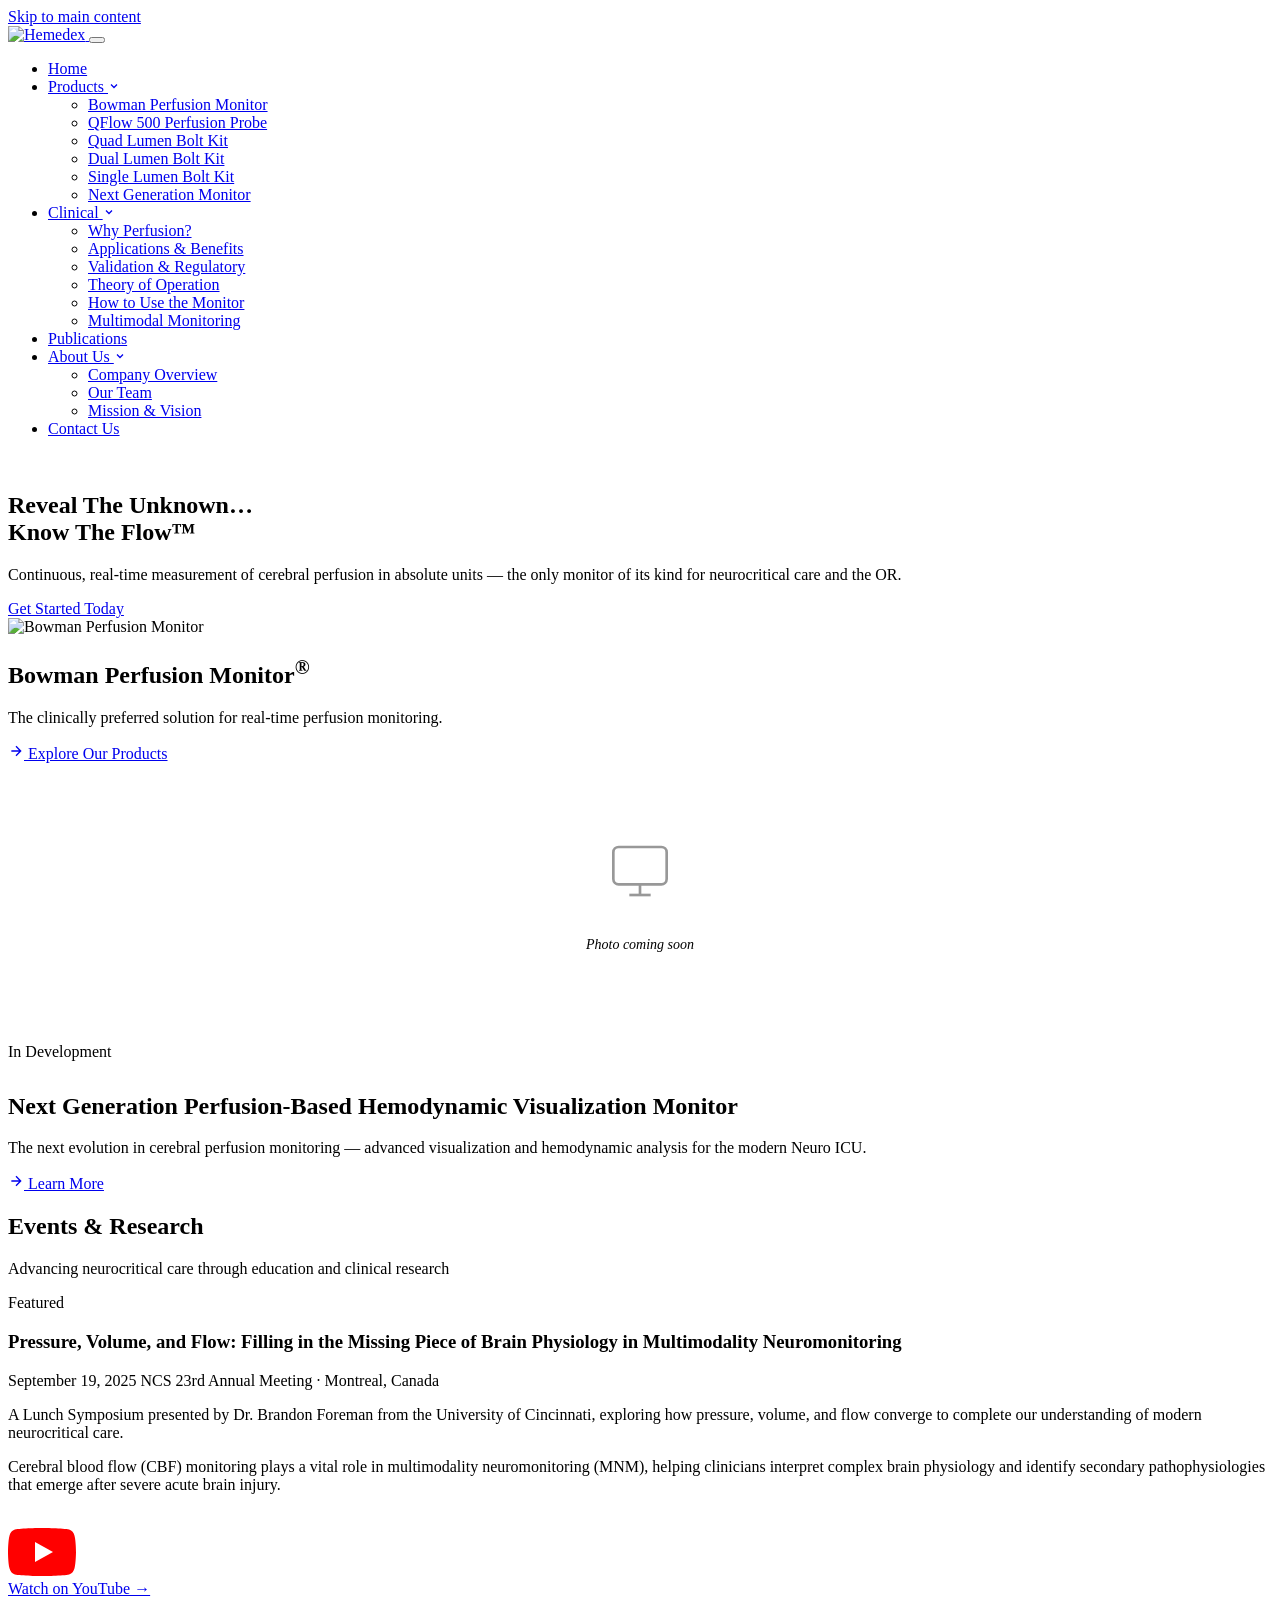
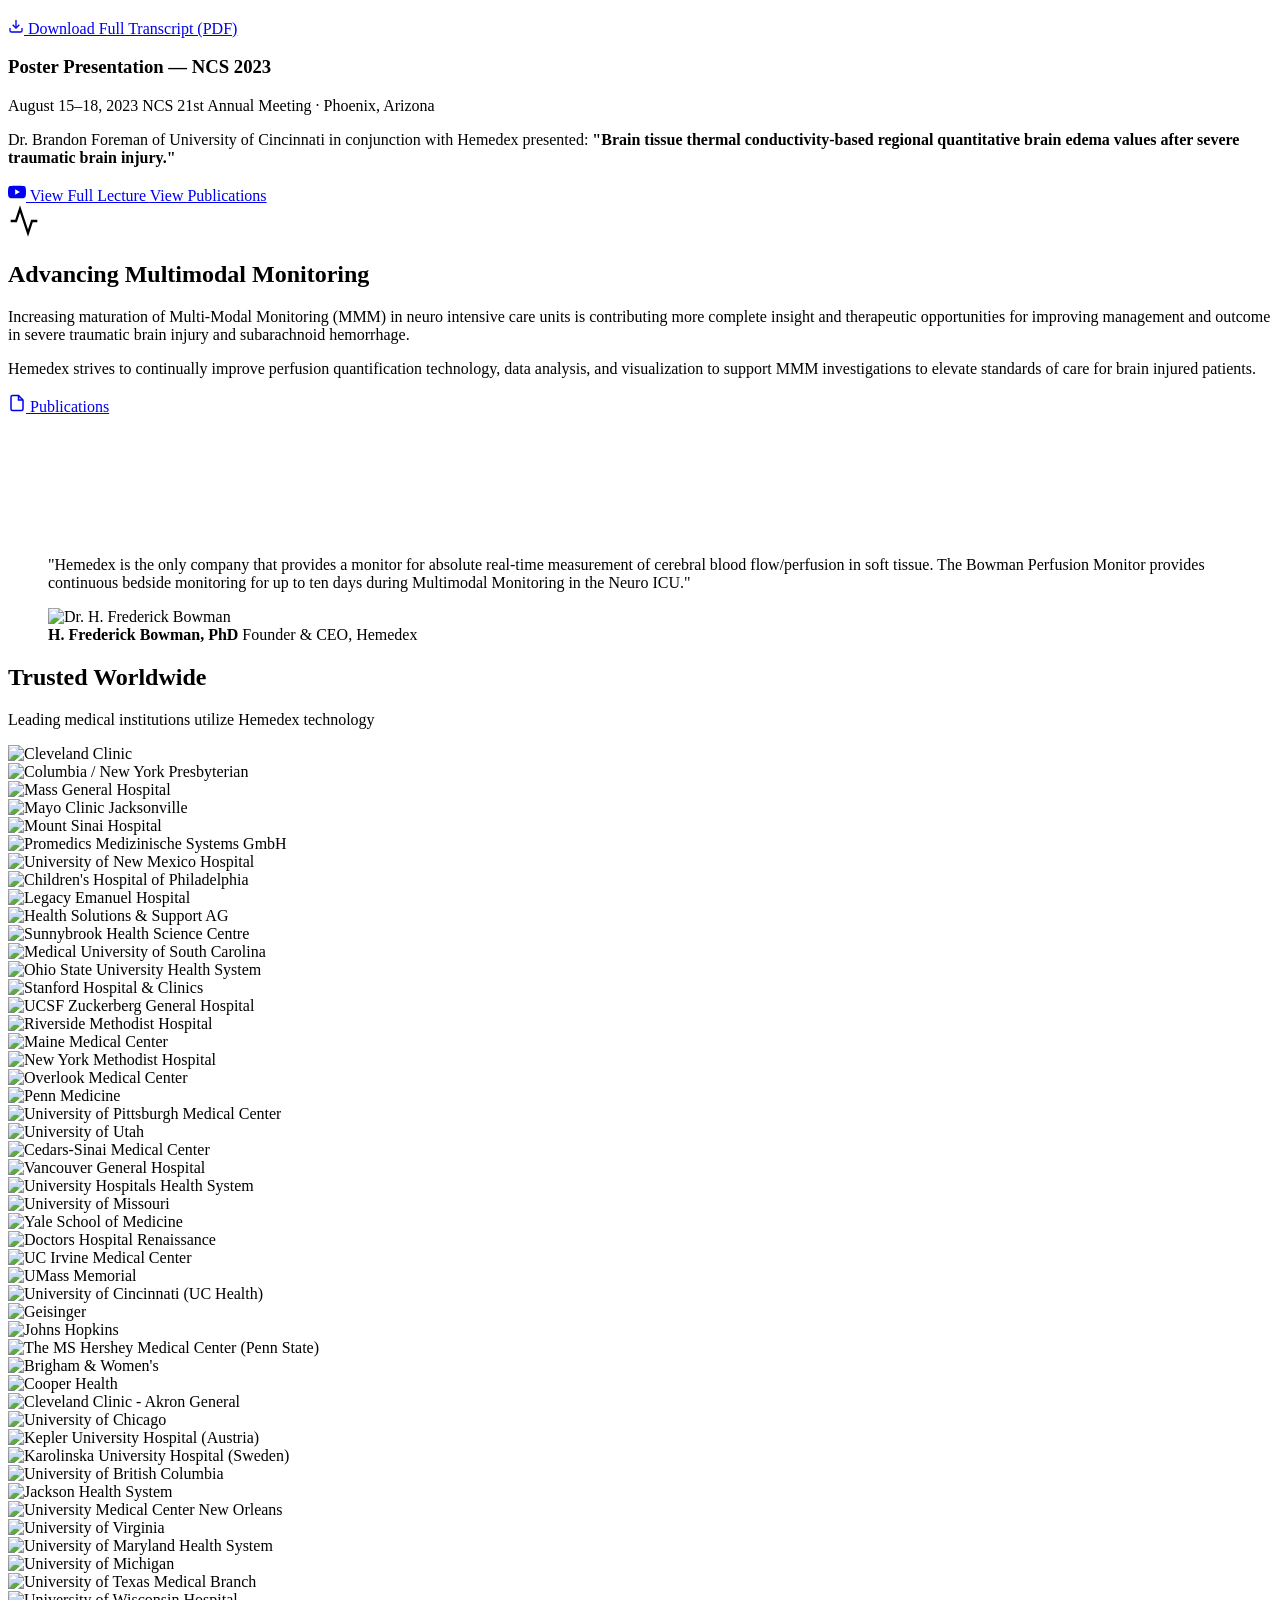
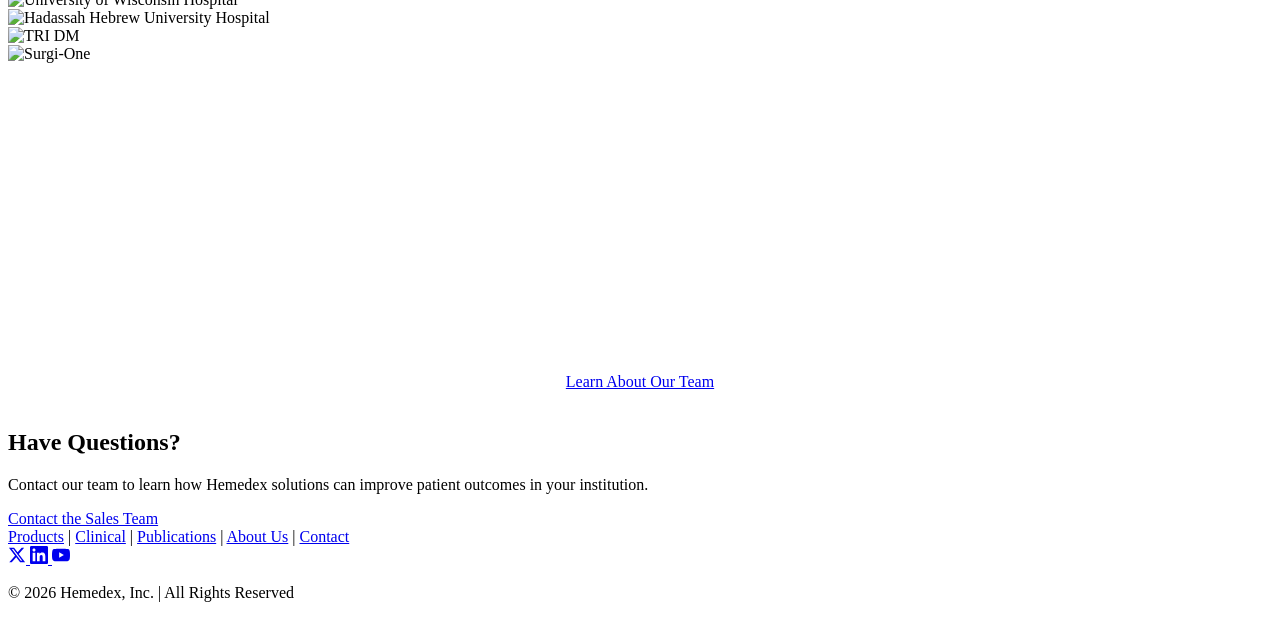
==== index.html @ 2c5766c0 "Add files via upload" ====
<!DOCTYPE html>
<html lang="en">
<head>
    <meta charset="UTF-8">
    <meta name="viewport" content="width=device-width, initial-scale=1.0">
    <meta http-equiv="X-UA-Compatible" content="IE=edge">
    <title>Hemedex — Continuous Cerebral Perfusion Monitoring | Know The Flow™</title>
    <meta name="description" content="The only monitor that continuously measures tissue perfusion in absolute units. Bowman Perfusion Monitor for neurocritical care and multimodal monitoring.">

    <!-- Canonical + social cards (added in v622) -->
    <link rel="canonical" href="https://hemedex.com/index.html">
    <meta name="theme-color" content="#384794">
    <meta property="og:type" content="website">
    <meta property="og:site_name" content="Hemedex">
    <meta property="og:title" content="Hemedex — Continuous Cerebral Perfusion Monitoring | Know The Flow™">
    <meta property="og:description" content="The only monitor that continuously measures tissue perfusion in absolute units. Bowman Perfusion Monitor for neurocritical care and multimodal monitoring.">
    <meta property="og:url" content="https://hemedex.com/index.html">
    <meta property="og:image" content="https://hemedex.com/images/og/hemedex-og.jpg">
    <meta property="og:image:width" content="1200">
    <meta property="og:image:height" content="630">
    <meta name="twitter:card" content="summary_large_image">
    <meta name="twitter:site" content="@HemedexInc">
    <meta name="twitter:title" content="Hemedex — Continuous Cerebral Perfusion Monitoring">
    <meta name="twitter:description" content="The only monitor that continuously measures tissue perfusion in absolute units.">
    <meta name="twitter:image" content="https://hemedex.com/images/og/hemedex-og.jpg">

    <link rel="preconnect" href="https://fonts.googleapis.com">
    <link rel="preconnect" href="https://fonts.gstatic.com" crossorigin>
    <link href="https://fonts.googleapis.com/css2?family=DM+Serif+Display:ital@0;1&family=DM+Sans:ital,opsz,wght@0,9..40,300;0,9..40,400;0,9..40,500;0,9..40,600;0,9..40,700;1,9..40,400&display=swap" rel="stylesheet">
    <link rel="stylesheet" href="styles.css">
    <link rel="icon" type="image/x-icon" href="images/favicon.ico">

    <!-- Organization structured data (AI/Knowledge-Graph keystone) -->
    <script type="application/ld+json">
    {
      "@context": "https://schema.org",
      "@type": "MedicalBusiness",
      "name": "Hemedex, Inc.",
      "url": "https://hemedex.com",
      "logo": "https://hemedex.com/images/logo.jpg",
      "image": "https://hemedex.com/images/og/hemedex-og.jpg",
      "description": "Hemedex manufactures continuous cerebral blood flow (perfusion) monitoring technology for neurocritical care, including the Bowman Perfusion Monitor and QFlow 500 Perfusion Probe.",
      "foundingDate": "2000",
      "slogan": "Know The Flow",
      "address": {
        "@type": "PostalAddress",
        "streetAddress": "564 Main St",
        "addressLocality": "Waltham",
        "addressRegion": "MA",
        "postalCode": "02452",
        "addressCountry": "US"
      },
      "telephone": "+1-617-577-1759",
      "sameAs": [
        "https://www.linkedin.com/company/hemedex-inc./",
        "https://twitter.com/HemedexInc",
        "https://www.youtube.com/channel/UCDMZ3P6b3M8cCwWg7AHebag"
      ]
    }
    </script>
</head>
<body>
    <a href="#main-content" class="skip-link">Skip to main content</a>

    <header class="site-header">
        <div class="container">
            <div class="header-content">
                <a href="index.html" class="logo" aria-label="Hemedex Home">
                    <img src="images/logo.jpg" alt="Hemedex" class="logo-img">
                </a>
                <button class="mobile-menu-toggle" aria-label="Toggle navigation menu" aria-expanded="false">
                    <span></span><span></span><span></span>
                </button>
                                <nav class="main-nav" role="navigation" aria-label="Main navigation">
                    <ul class="nav-list">
                    <li><a href="index.html" class="nav-link active" aria-current="page">Home</a></li>
                    <li class="has-dropdown">
                        <a href="products.html" class="nav-link" aria-haspopup="true" aria-expanded="false">
                            Products
                            <svg class="nav-caret" width="12" height="12" viewBox="0 0 24 24" fill="none" stroke="currentColor" stroke-width="2.5" aria-hidden="true"><polyline points="6 9 12 15 18 9"/></svg>
                        </a>
                        <ul class="nav-dropdown">
                            <li><a href="products.html#bowman-monitor" class="nav-dropdown-link">Bowman Perfusion Monitor</a></li>
                            <li><a href="products.html#qflow-probe" class="nav-dropdown-link">QFlow 500 Perfusion Probe</a></li>
                            <li><a href="products.html#quad-bolt" class="nav-dropdown-link">Quad Lumen Bolt Kit</a></li>
                            <li><a href="products.html#dual-bolt" class="nav-dropdown-link">Dual Lumen Bolt Kit</a></li>
                            <li><a href="products.html#single-bolt" class="nav-dropdown-link">Single Lumen Bolt Kit</a></li>
                            <li><a href="products.html#next-gen-monitor" class="nav-dropdown-link">Next Generation Monitor</a></li>
                        </ul>
                    
                    </li>
                    <li class="has-dropdown">
                        <a href="clinical.html" class="nav-link" aria-haspopup="true" aria-expanded="false">
                            Clinical
                            <svg class="nav-caret" width="12" height="12" viewBox="0 0 24 24" fill="none" stroke="currentColor" stroke-width="2.5" aria-hidden="true"><polyline points="6 9 12 15 18 9"/></svg>
                        </a>
                        <ul class="nav-dropdown">
                            <li><a href="clinical.html#why-perfusion" class="nav-dropdown-link">Why Perfusion?</a></li>
                            <li><a href="clinical.html#applications" class="nav-dropdown-link">Applications & Benefits</a></li>
                            <li><a href="clinical.html#validation" class="nav-dropdown-link">Validation & Regulatory</a></li>
                            <li><a href="clinical.html#theory" class="nav-dropdown-link">Theory of Operation</a></li>
                            <li><a href="clinical.html#how-to-use" class="nav-dropdown-link">How to Use the Monitor</a></li>
                            <li><a href="clinical.html#multimodal" class="nav-dropdown-link">Multimodal Monitoring</a></li>
                        </ul>
                    
                    </li>
                    <li><a href="publications.html" class="nav-link">Publications</a></li>
                    <li class="has-dropdown">
                        <a href="about.html" class="nav-link" aria-haspopup="true" aria-expanded="false">
                            About Us
                            <svg class="nav-caret" width="12" height="12" viewBox="0 0 24 24" fill="none" stroke="currentColor" stroke-width="2.5" aria-hidden="true"><polyline points="6 9 12 15 18 9"/></svg>
                        </a>
                        <ul class="nav-dropdown">
                            <li><a href="about.html#about-overview" class="nav-dropdown-link">Company Overview</a></li>
                            <li><a href="about.html#team" class="nav-dropdown-link">Our Team</a></li>
                            <li><a href="about.html#mission-vision" class="nav-dropdown-link">Mission & Vision</a></li>
                           <!-- <li><a href="about.html#global-reach" class="nav-dropdown-link">Partner Institutions</a></li> -->
                        </ul>
                    
                    </li>
                    <li><a href="contact.html" class="btn btn-nav">Contact Us</a></li>
                </ul>
                </nav>
            </div>
        </div>
    </header>

    <main id="main-content">

        <!-- Hero -->
        <section class="hero" role="banner">
            <div class="hero-background">
                <img src="images/backgrounds/shutterstock_294471983.jpg" alt="" class="hero-bg-img" aria-hidden="true">
            </div>
            <div class="container">
                <div class="hero-content">
                    <h1 class="hero-title">Reveal The Unknown…<br><span class="gradient-text">Know The Flow™</span></h1>
                    <p class="hero-subtitle">Continuous, real-time measurement of cerebral perfusion in absolute units — the only monitor of its kind for neurocritical care and the OR.</p>
                    <a href="contact.html" class="btn btn-hero">Get Started Today</a>
                </div>
            </div>
        </section>

        <!-- Product Showcase -->
        <section class="product-showcase section-padding bg-light">
            <div class="container">
                <div class="showcase-grid">
                    <div class="showcase-image">
                        <img src="images/products/high-res-new-monitor.jpg" alt="Bowman Perfusion Monitor" loading="lazy">
                    </div>
                    <div class="showcase-content">
                        <h2 class="showcase-title">Bowman Perfusion Monitor<sup>®</sup></h2>
                        <p class="showcase-desc">The clinically preferred solution for real-time perfusion monitoring.</p>
                        <a href="products.html" class="btn btn-primary">
                            <svg width="16" height="16" viewBox="0 0 24 24" fill="none" stroke="currentColor" stroke-width="2" class="btn-icon" aria-hidden="true"><path d="M5 12h14M12 5l7 7-7 7"/></svg>
                            Explore Our Products
                        </a>
                    </div>
                </div>
            </div>
        </section>

        <!-- Next Generation Monitor Showcase -->
        <section class="product-showcase section-padding">
            <div class="container">
                <div class="showcase-grid">
                    <div class="showcase-image" style="background:var(--bg-light);border-radius:var(--r-xl);display:flex;align-items:center;justify-content:center;min-height:280px;">
                        <div style="text-align:center;color:var(--text-muted);padding:2rem;">
                            <svg width="64" height="64" viewBox="0 0 24 24" fill="none" stroke="currentColor" stroke-width="1" style="opacity:0.4;margin-bottom:1rem;" aria-hidden="true"><rect x="2" y="3" width="20" height="14" rx="2"/><line x1="8" y1="21" x2="16" y2="21"/><line x1="12" y1="17" x2="12" y2="21"/></svg>
                            <p style="font-size:0.875rem;font-style:italic;">Photo coming soon</p>
                        </div>
                    </div>
                    <div class="showcase-content">
                        <span class="badge badge-dev" style="margin-bottom:0.75rem;display:inline-block;">In Development</span>
                        <h2 class="showcase-title">Next Generation Perfusion-Based Hemodynamic Visualization Monitor</h2>
                        <p class="showcase-desc">The next evolution in cerebral perfusion monitoring — advanced visualization and hemodynamic analysis for the modern Neuro ICU.</p>
                        <a href="products.html#next-gen-monitor" class="btn btn-primary">
                            <svg width="16" height="16" viewBox="0 0 24 24" fill="none" stroke="currentColor" stroke-width="2" class="btn-icon" aria-hidden="true"><path d="M5 12h14M12 5l7 7-7 7"/></svg>
                            Learn More
                        </a>
                    </div>
                </div>
            </div>
        </section>

        <!-- Events -->
        <section class="events-section section-padding">
            <div class="container">
                <h2 class="section-title">Events &amp; Research</h2>
                <p class="section-subtitle">Advancing neurocritical care through education and clinical research</p>

                <article class="event-card featured-event">
                    <span class="event-badge">Featured</span>
                    <h3 class="event-title">Pressure, Volume, and Flow: Filling in the Missing Piece of Brain Physiology in Multimodality Neuromonitoring</h3>
                    <div class="event-meta">
                        <span class="event-date">September 19, 2025</span>
                        <span class="event-location">NCS 23rd Annual Meeting · Montreal, Canada</span>
                    </div>
                    <p class="event-description">A Lunch Symposium presented by Dr. Brandon Foreman from the University of Cincinnati, exploring how pressure, volume, and flow converge to complete our understanding of modern neurocritical care.</p>
                    <p class="event-description">Cerebral blood flow (CBF) monitoring plays a vital role in multimodality neuromonitoring (MNM), helping clinicians interpret complex brain physiology and identify secondary pathophysiologies that emerge after severe acute brain injury.</p>
                    <!-- YouTube lite embed — loads thumbnail instantly, iframe only on click -->
                    <div class="yt-facade" data-videoid="-s-1-FEaRVo" role="button" tabindex="0"
                         aria-label="Play: Pressure, Volume, and Flow — NCS 2025 Symposium, Dr. Brandon Foreman">
                        <img
                            src="https://i.ytimg.com/vi/-s-1-FEaRVo/maxresdefault.jpg"
                            onerror="this.src='https://i.ytimg.com/vi/-s-1-FEaRVo/hqdefault.jpg'"
                            alt="NCS 2025 Symposium thumbnail"
                            loading="lazy">
                        <div class="yt-play-btn" aria-hidden="true">
                            <svg viewBox="0 0 68 48" width="68" height="48">
                                <path d="M66.52 7.74c-.78-2.93-2.49-5.41-5.42-6.19C55.79.13 34 0 34 0S12.21.13 6.9 1.55c-2.93.78-4.63 3.26-5.42 6.19C.06 13.05 0 24 0 24s.06 10.95 1.48 16.26c.78 2.93 2.49 5.41 5.42 6.19C12.21 47.87 34 48 34 48s21.79-.13 27.1-1.55c2.93-.78 4.64-3.26 5.42-6.19C67.94 34.95 68 24 68 24s-.06-10.95-1.48-16.26z" fill="#f00"/>
                                <path d="M45 24L27 14v20" fill="#fff"/>
                            </svg>
                        </div>
                        <div class="yt-fallback-link">
                            <a href="https://www.youtube.com/watch?v=-s-1-FEaRVo" target="_blank" rel="noopener noreferrer">
                                Watch on YouTube →
                            </a>
                        </div>
                    </div>
                    <div class="event-actions" style="margin-top: 1.25rem;">
                        <a href="documents/NCS-2025-Foreman-Transcript.pdf" class="btn btn-secondary" target="_blank" rel="noopener noreferrer">
                            <svg width="16" height="16" viewBox="0 0 24 24" fill="none" stroke="currentColor" stroke-width="2" class="btn-icon" aria-hidden="true"><path d="M21 15v4a2 2 0 01-2 2H5a2 2 0 01-2-2v-4"/><polyline points="7 10 12 15 17 10"/><line x1="12" y1="15" x2="12" y2="3"/></svg>
                            Download Full Transcript (PDF)
                        </a>
                    </div>
                </article>

                <div class="divider-line"></div>

                <article class="event-card">
                    <h3 class="event-title">Poster Presentation — NCS 2023</h3>
                    <div class="event-meta">
                        <span class="event-date">August 15–18, 2023</span>
                        <span class="event-location">NCS 21st Annual Meeting · Phoenix, Arizona</span>
                    </div>
                    <p class="event-description">Dr. Brandon Foreman of University of Cincinnati in conjunction with Hemedex presented: <strong>"Brain tissue thermal conductivity-based regional quantitative brain edema values after severe traumatic brain injury."</strong></p>
                    <div class="event-actions">
                        <a href="https://www.youtube.com/watch?v=FHCCoUPbTdE" class="btn btn-secondary" target="_blank" rel="noopener noreferrer">
                            <svg width="18" height="18" viewBox="0 0 24 24" fill="currentColor" class="btn-icon" aria-hidden="true"><path d="M23.498 6.186a3.016 3.016 0 0 0-2.122-2.136C19.505 3.545 12 3.545 12 3.545s-7.505 0-9.377.505A3.017 3.017 0 0 0 .502 6.186C0 8.07 0 12 0 12s0 3.93.502 5.814a3.016 3.016 0 0 0 2.122 2.136c1.871.505 9.376.505 9.376.505s7.505 0 9.377-.505a3.015 3.015 0 0 0 2.122-2.136C24 15.93 24 12 24 12s0-3.93-.502-5.814zM9.545 15.568V8.432L15.818 12l-6.273 3.568z"/></svg>
                            View Full Lecture
                        </a>
                        <a href="publications.html" class="btn btn-tertiary">View Publications</a>
                    </div>
                </article>
            </div>
        </section>

        <!-- Value Proposition -->
        <section class="value-prop section-padding bg-light">
            <div class="container">
                <div class="value-content">
                    <div class="value-icon" aria-hidden="true">
                        <svg width="32" height="32" viewBox="0 0 24 24" fill="none" stroke="currentColor" stroke-width="1.75"><path d="M22 12h-4l-3 9L9 3l-3 9H2"/></svg>
                    </div>
                    <h2 class="value-title">Advancing Multimodal Monitoring</h2>
                    <p class="lead-text">Increasing maturation of Multi-Modal Monitoring (MMM) in neuro intensive care units is contributing more complete insight and therapeutic opportunities for improving management and outcome in severe traumatic brain injury and subarachnoid hemorrhage.</p>
                    <p class="lead-text">Hemedex strives to continually improve perfusion quantification technology, data analysis, and visualization to support MMM investigations to elevate standards of care for brain injured patients.</p>
                    <a href="publications.html" class="btn btn-primary btn-large">
                        <svg width="18" height="18" viewBox="0 0 24 24" fill="none" stroke="currentColor" stroke-width="2" class="btn-icon" aria-hidden="true"><path d="M14 2H6a2 2 0 00-2 2v16a2 2 0 002 2h12a2 2 0 002-2V8l-6-6z"/><polyline points="14 2 14 8 20 8"/></svg>
                        Publications
                    </a>
                </div>
            </div>
        </section>

        <!-- Testimonial -->
        <section class="testimonial-section section-padding">
            <div class="container">
                <div class="testimonial-wrapper">
                    <div class="quote-icon" aria-hidden="true">
                        <svg width="120" height="120" viewBox="0 0 24 24" fill="white"><path d="M6 17h3l2-4V7H5v6h3zm8 0h3l2-4V7h-6v6h3z"/></svg>
                    </div>
                    <blockquote class="testimonial">
                        <p class="testimonial-text">"Hemedex is the only company that provides a monitor for absolute real-time measurement of cerebral blood flow/perfusion in soft tissue. The Bowman Perfusion Monitor provides continuous bedside monitoring for up to ten days during Multimodal Monitoring in the Neuro ICU."</p>
                        <footer class="testimonial-author">
                            <div class="author-avatar">
                                <img src="images/team/bowman.jpg" alt="Dr. H. Frederick Bowman" loading="lazy">
                            </div>
                            <div class="author-info">
                                <strong>H. Frederick Bowman, PhD</strong>
                                <span>Founder &amp; CEO, Hemedex</span>
                            </div>
                        </footer>
                    </blockquote>
                </div>
            </div>
        </section>

        <!-- Partners Carousel -->
        <section class="partners-section-carousel section-padding bg-light">
            <div class="container">
                <h2 class="section-title">Trusted Worldwide</h2>
                <p class="section-subtitle">Leading medical institutions utilize Hemedex technology</p>

                <div class="carousel-container" aria-label="Partner institutions" role="region">
                    <div class="carousel-track">
                        <!-- Original set — all 48 customer institutions -->
                        <div class="carousel-slide"><img src="images/partners/cleveland-clinic.jpg" alt="Cleveland Clinic"></div>
                        <div class="carousel-slide"><img src="images/partners/nyph.png" alt="Columbia / New York Presbyterian"></div>
                        <div class="carousel-slide"><img src="images/partners/mass-general.png" alt="Mass General Hospital"></div>
                        <div class="carousel-slide"><img src="images/partners/mayo.png" alt="Mayo Clinic Jacksonville"></div>
                        <div class="carousel-slide"><img src="images/partners/mount-sinai.png" alt="Mount Sinai Hospital"></div>
                        <div class="carousel-slide"><img src="images/partners/promedics.png" alt="Promedics Medizinische Systems GmbH"></div>
                        <div class="carousel-slide"><img src="images/partners/unm.png" alt="University of New Mexico Hospital"></div>
                        <div class="carousel-slide"><img src="images/partners/boston-childrens.png" alt="Children's Hospital of Philadelphia"></div>
                        <div class="carousel-slide"><img src="images/partners/legacy-emanuel.png" alt="Legacy Emanuel Hospital"></div>
                        <div class="carousel-slide"><img src="images/partners/Health-Solutions-and-Support-AG.png" alt="Health Solutions & Support AG"></div>
                        <div class="carousel-slide"><img src="images/partners/sunnybrook.png" alt="Sunnybrook Health Science Centre"></div>
                        <div class="carousel-slide"><img src="images/partners/musc.png" alt="Medical University of South Carolina"></div>
                        <div class="carousel-slide"><img src="images/partners/ohio-state.png" alt="Ohio State University Health System"></div>
                        <div class="carousel-slide"><img src="images/partners/stanford.jpeg" alt="Stanford Hospital & Clinics"></div>
                        <div class="carousel-slide"><img src="images/partners/ucsf.jpg" alt="UCSF Zuckerberg General Hospital"></div>
                        <div class="carousel-slide"><img src="images/partners/riverside-methodist.png" alt="Riverside Methodist Hospital"></div>
                        <div class="carousel-slide"><img src="images/partners/maine-medical.png" alt="Maine Medical Center"></div>
                        <div class="carousel-slide"><img src="images/partners/ny-methodist.png" alt="New York Methodist Hospital"></div>
                        <div class="carousel-slide"><img src="images/partners/overlook.jpg" alt="Overlook Medical Center"></div>
                        <div class="carousel-slide"><img src="images/partners/upenn.png" alt="Penn Medicine"></div>
                        <div class="carousel-slide"><img src="images/partners/upmc.png" alt="University of Pittsburgh Medical Center"></div>
                        <div class="carousel-slide"><img src="images/partners/utah.png" alt="University of Utah"></div>
                        <div class="carousel-slide"><img src="images/partners/cedars-sinai.png" alt="Cedars-Sinai Medical Center"></div>
                        <div class="carousel-slide"><img src="images/partners/vancouver-general.png" alt="Vancouver General Hospital"></div>
                        <div class="carousel-slide"><img src="images/partners/uh-health.png" alt="University Hospitals Health System"></div>
                        <div class="carousel-slide"><img src="images/partners/missouri.jpg" alt="University of Missouri"></div>
                        <div class="carousel-slide"><img src="images/partners/yale.jpeg" alt="Yale School of Medicine"></div>
                        <div class="carousel-slide"><img src="images/partners/doctors-renaissance.png" alt="Doctors Hospital Renaissance"></div>
                        <div class="carousel-slide"><img src="images/partners/uc-irvine.png" alt="UC Irvine Medical Center"></div>
                        <div class="carousel-slide"><img src="images/partners/umass.png" alt="UMass Memorial"></div>
                        <div class="carousel-slide"><img src="images/partners/cincinatti.gif" alt="University of Cincinnati (UC Health)"></div>
                        <div class="carousel-slide"><img src="images/partners/geisinger.png" alt="Geisinger"></div>
                        <div class="carousel-slide"><img src="images/partners/johns-hopkins.jpg" alt="Johns Hopkins"></div>
                        <div class="carousel-slide"><img src="images/partners/penn-state.png" alt="The MS Hershey Medical Center (Penn State)"></div>
                        <div class="carousel-slide"><img src="images/partners/brigham.jpg" alt="Brigham & Women's"></div>
                        <div class="carousel-slide"><img src="images/partners/cooper-health.png" alt="Cooper Health"></div>
                        <div class="carousel-slide"><img src="images/partners/cleveland-clinic-akron.jpg" alt="Cleveland Clinic - Akron General"></div>
                        <div class="carousel-slide"><img src="images/partners/u-chicago.png" alt="University of Chicago"></div>
                        <div class="carousel-slide"><img src="images/partners/kepler-austria.png" alt="Kepler University Hospital (Austria)"></div>
                        <div class="carousel-slide"><img src="images/partners/karolinksa-sweden.png" alt="Karolinska University Hospital (Sweden)"></div>
                        <div class="carousel-slide"><img src="images/partners/ubc.jpg" alt="University of British Columbia"></div>
                        <div class="carousel-slide"><img src="images/partners/jackson-health.png" alt="Jackson Health System"></div>
                        <div class="carousel-slide"><img src="images/partners/umcno.png" alt="University Medical Center New Orleans"></div>
                        <div class="carousel-slide"><img src="images/partners/uva.png" alt="University of Virginia"></div>
                        <div class="carousel-slide"><img src="images/partners/maryland.png" alt="University of Maryland Health System"></div>
                        <div class="carousel-slide"><img src="images/partners/michigan.png" alt="University of Michigan"></div>
                        <div class="carousel-slide"><img src="images/partners/utmb.png" alt="University of Texas Medical Branch"></div>
                        <div class="carousel-slide"><img src="images/partners/wisconsin.png" alt="University of Wisconsin Hospital"></div>
                        <div class="carousel-slide"><img src="images/partners/hadassah.png" alt="Hadassah Hebrew University Hospital"></div>
                        <div class="carousel-slide"><img src="images/partners/tri-dm.png" alt="TRI DM"></div>
                        <div class="carousel-slide"><img src="images/partners/surgi-one.jpg" alt="Surgi-One"></div>
                        <!-- Duplicate first 15 for seamless loop -->
                        <div class="carousel-slide" aria-hidden="true"><img src="images/partners/cleveland-clinic.jpg" alt=""></div>
                        <div class="carousel-slide" aria-hidden="true"><img src="images/partners/nyph.png" alt=""></div>
                        <div class="carousel-slide" aria-hidden="true"><img src="images/partners/mass-general.png" alt=""></div>
                        <div class="carousel-slide" aria-hidden="true"><img src="images/partners/mayo.png" alt=""></div>
                        <div class="carousel-slide" aria-hidden="true"><img src="images/partners/mount-sinai.png" alt=""></div>
                        <div class="carousel-slide" aria-hidden="true"><img src="images/partners/promedics.png" alt=""></div>
                        <div class="carousel-slide" aria-hidden="true"><img src="images/partners/unm.png" alt=""></div>
                        <div class="carousel-slide" aria-hidden="true"><img src="images/partners/boston-childrens.png" alt=""></div>
                        <div class="carousel-slide" aria-hidden="true"><img src="images/partners/legacy-emanuel.png" alt=""></div>
                        <div class="carousel-slide" aria-hidden="true"><img src="images/partners/Health-Solutions-and-Support-AG.png" alt=""></div>
                        <div class="carousel-slide" aria-hidden="true"><img src="images/partners/sunnybrook.png" alt=""></div>
                        <div class="carousel-slide" aria-hidden="true"><img src="images/partners/musc.png" alt=""></div>
                        <div class="carousel-slide" aria-hidden="true"><img src="images/partners/ohio-state.png" alt=""></div>
                        <div class="carousel-slide" aria-hidden="true"><img src="images/partners/stanford.jpeg" alt=""></div>
                        <div class="carousel-slide" aria-hidden="true"><img src="images/partners/ucsf.jpg" alt=""></div>
                    </div>
                </div>
                
                <div style="text-align:center; margin-top: 2.5rem; display: flex; justify-content: center; gap: 1rem; flex-wrap: wrap;">
                    <!--<a href="about.html#global-reach" class="btn btn-tertiary">View Partner Institutions →</a>-->
                    <a href="about.html" class="btn btn-tertiary">Learn About Our Team</a>
                </div>
                
            </div>
        </section>

        <!-- CTA -->
        <section class="cta-section-final section-padding">
            <div class="cta-background">
                <img src="images/backgrounds/Webp.net-resizeimage-2-1.jpg" alt="" class="cta-bg-img" aria-hidden="true">
            </div>
            <div class="container">
                <div class="cta-content">
                    <h2 class="cta-title-white">Have Questions?</h2>
                    <p class="cta-text-white">Contact our team to learn how Hemedex solutions can improve patient outcomes in your institution.</p>
                    <a href="contact.html" class="btn btn-outline-white">Contact the Sales Team</a>
                </div>
            </div>
        </section>

    </main>

    <footer class="site-footer">
        <div class="container">
            <div class="footer-content">
                <div class="footer-links">
                    <a href="products.html">Products</a>
                    <span class="footer-separator">|</span>
                    <a href="clinical.html">Clinical</a>
                    <span class="footer-separator">|</span>
                    <a href="publications.html">Publications</a>
                    <span class="footer-separator">|</span>
                    <a href="about.html">About Us</a>
                    <span class="footer-separator">|</span>
                    <a href="contact.html">Contact</a>
                </div>
                <div class="footer-social">
                    <a href="https://twitter.com/HemedexInc" target="_blank" rel="noopener noreferrer" aria-label="Twitter / X" class="social-link">
                        <svg width="18" height="18" viewBox="0 0 24 24" fill="currentColor" aria-hidden="true"><path d="M18.244 2.25h3.308l-7.227 8.26 8.502 11.24H16.17l-5.214-6.817L4.99 21.75H1.68l7.73-8.835L1.254 2.25H8.08l4.713 6.231zm-1.161 17.52h1.833L7.084 4.126H5.117z"/></svg>
                    </a>
                    <a href="https://www.linkedin.com/company/hemedex-inc./" target="_blank" rel="noopener noreferrer" aria-label="LinkedIn" class="social-link">
                        <svg width="18" height="18" viewBox="0 0 24 24" fill="currentColor" aria-hidden="true"><path d="M20.447 20.452h-3.554v-5.569c0-1.328-.027-3.037-1.852-3.037-1.853 0-2.136 1.445-2.136 2.939v5.667H9.351V9h3.414v1.561h.046c.477-.9 1.637-1.85 3.37-1.85 3.601 0 4.267 2.37 4.267 5.455v6.286zM5.337 7.433c-1.144 0-2.063-.926-2.063-2.065 0-1.138.92-2.063 2.063-2.063 1.14 0 2.064.925 2.064 2.063 0 1.139-.925 2.065-2.064 2.065zm1.782 13.019H3.555V9h3.564v11.452zM22.225 0H1.771C.792 0 0 .774 0 1.729v20.542C0 23.227.792 24 1.771 24h20.451C23.2 24 24 23.227 24 22.271V1.729C24 .774 23.2 0 22.222 0h.003z"/></svg>
                    </a>
                    <a href="https://www.youtube.com/channel/UCDMZ3P6b3M8cCwWg7AHebag" target="_blank" rel="noopener noreferrer" aria-label="YouTube" class="social-link">
                        <svg width="18" height="18" viewBox="0 0 24 24" fill="currentColor" aria-hidden="true"><path d="M23.498 6.186a3.016 3.016 0 0 0-2.122-2.136C19.505 3.545 12 3.545 12 3.545s-7.505 0-9.377.505A3.017 3.017 0 0 0 .502 6.186C0 8.07 0 12 0 12s0 3.93.502 5.814a3.016 3.016 0 0 0 2.122 2.136c1.871.505 9.376.505 9.376.505s7.505 0 9.377-.505a3.015 3.015 0 0 0 2.122-2.136C24 15.93 24 12 24 12s0-3.93-.502-5.814zM9.545 15.568V8.432L15.818 12l-6.273 3.568z"/></svg>
                    </a>
                </div>
            </div>
            <div class="footer-bottom">
                <p>&copy; 2026 Hemedex, Inc. | All Rights Reserved</p>
            </div>
        </div>
    </footer>

    <script src="main.js"></script>
</body>
</html>
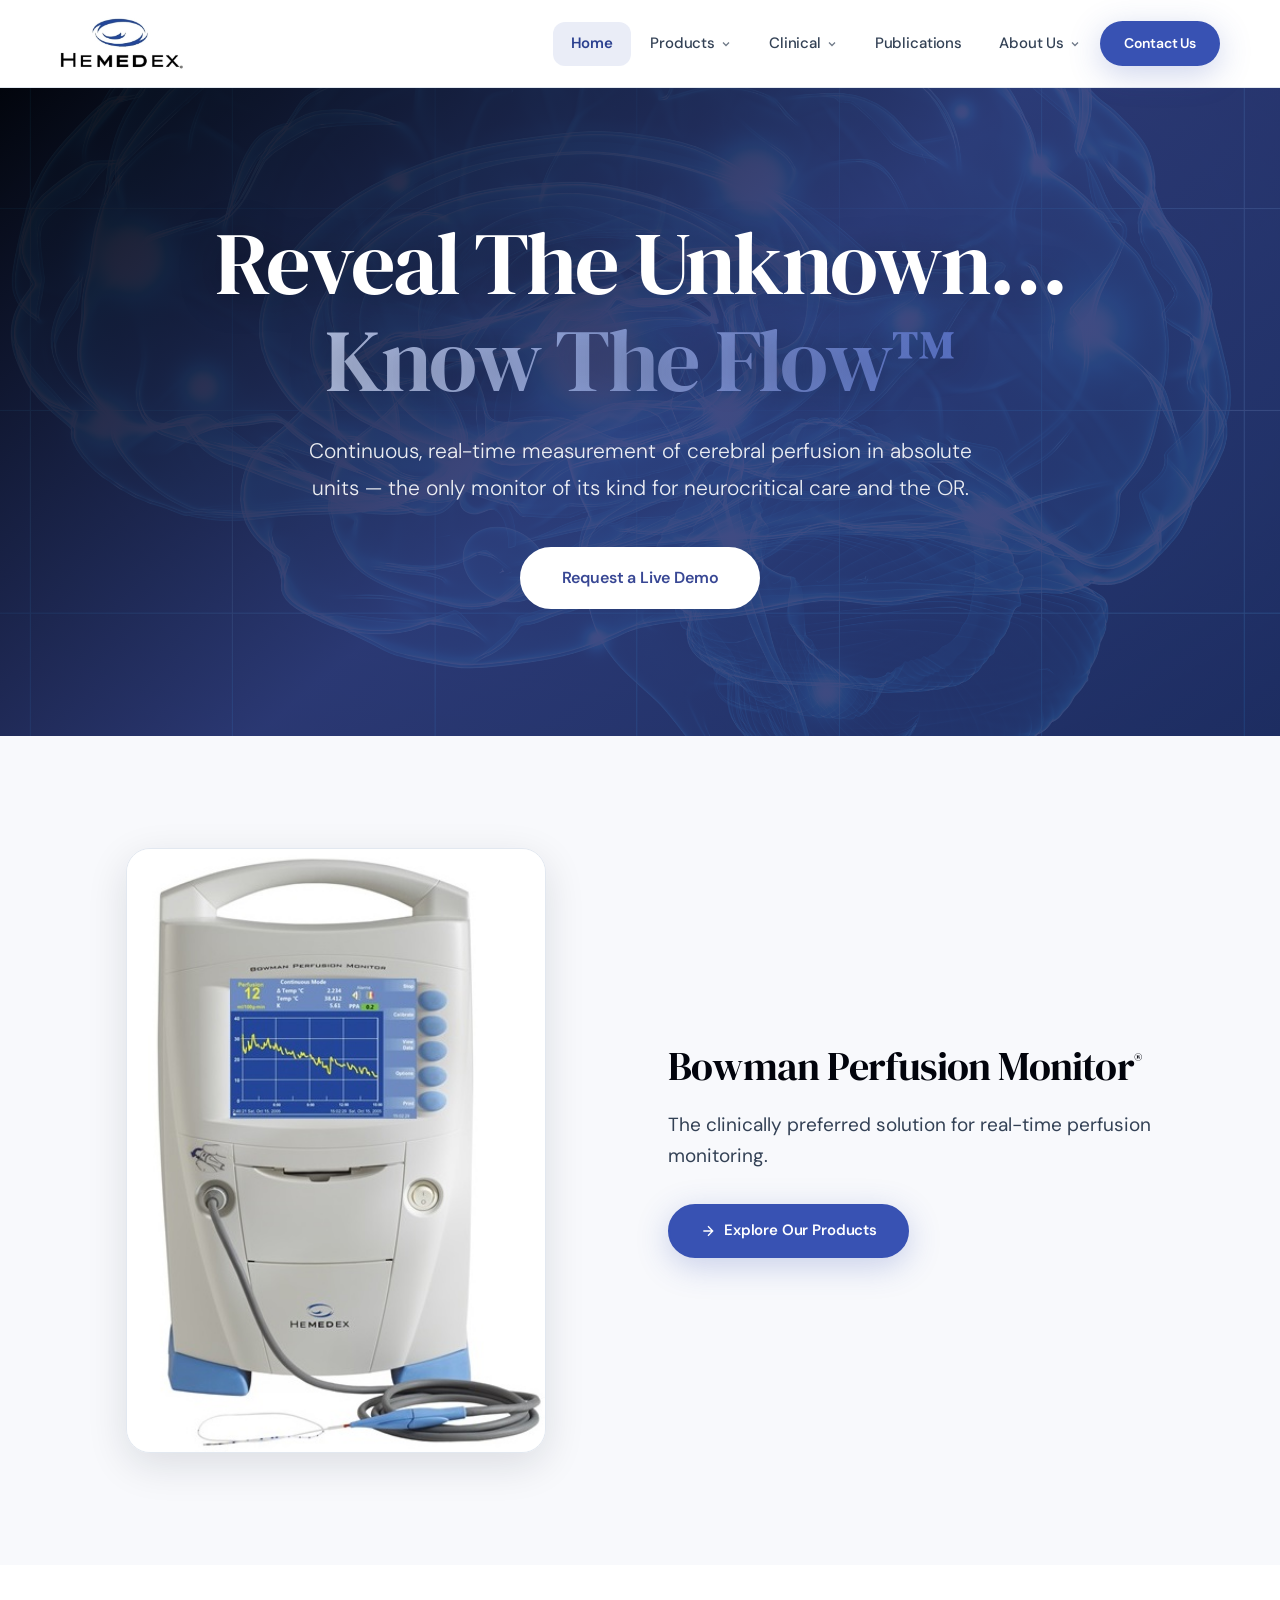
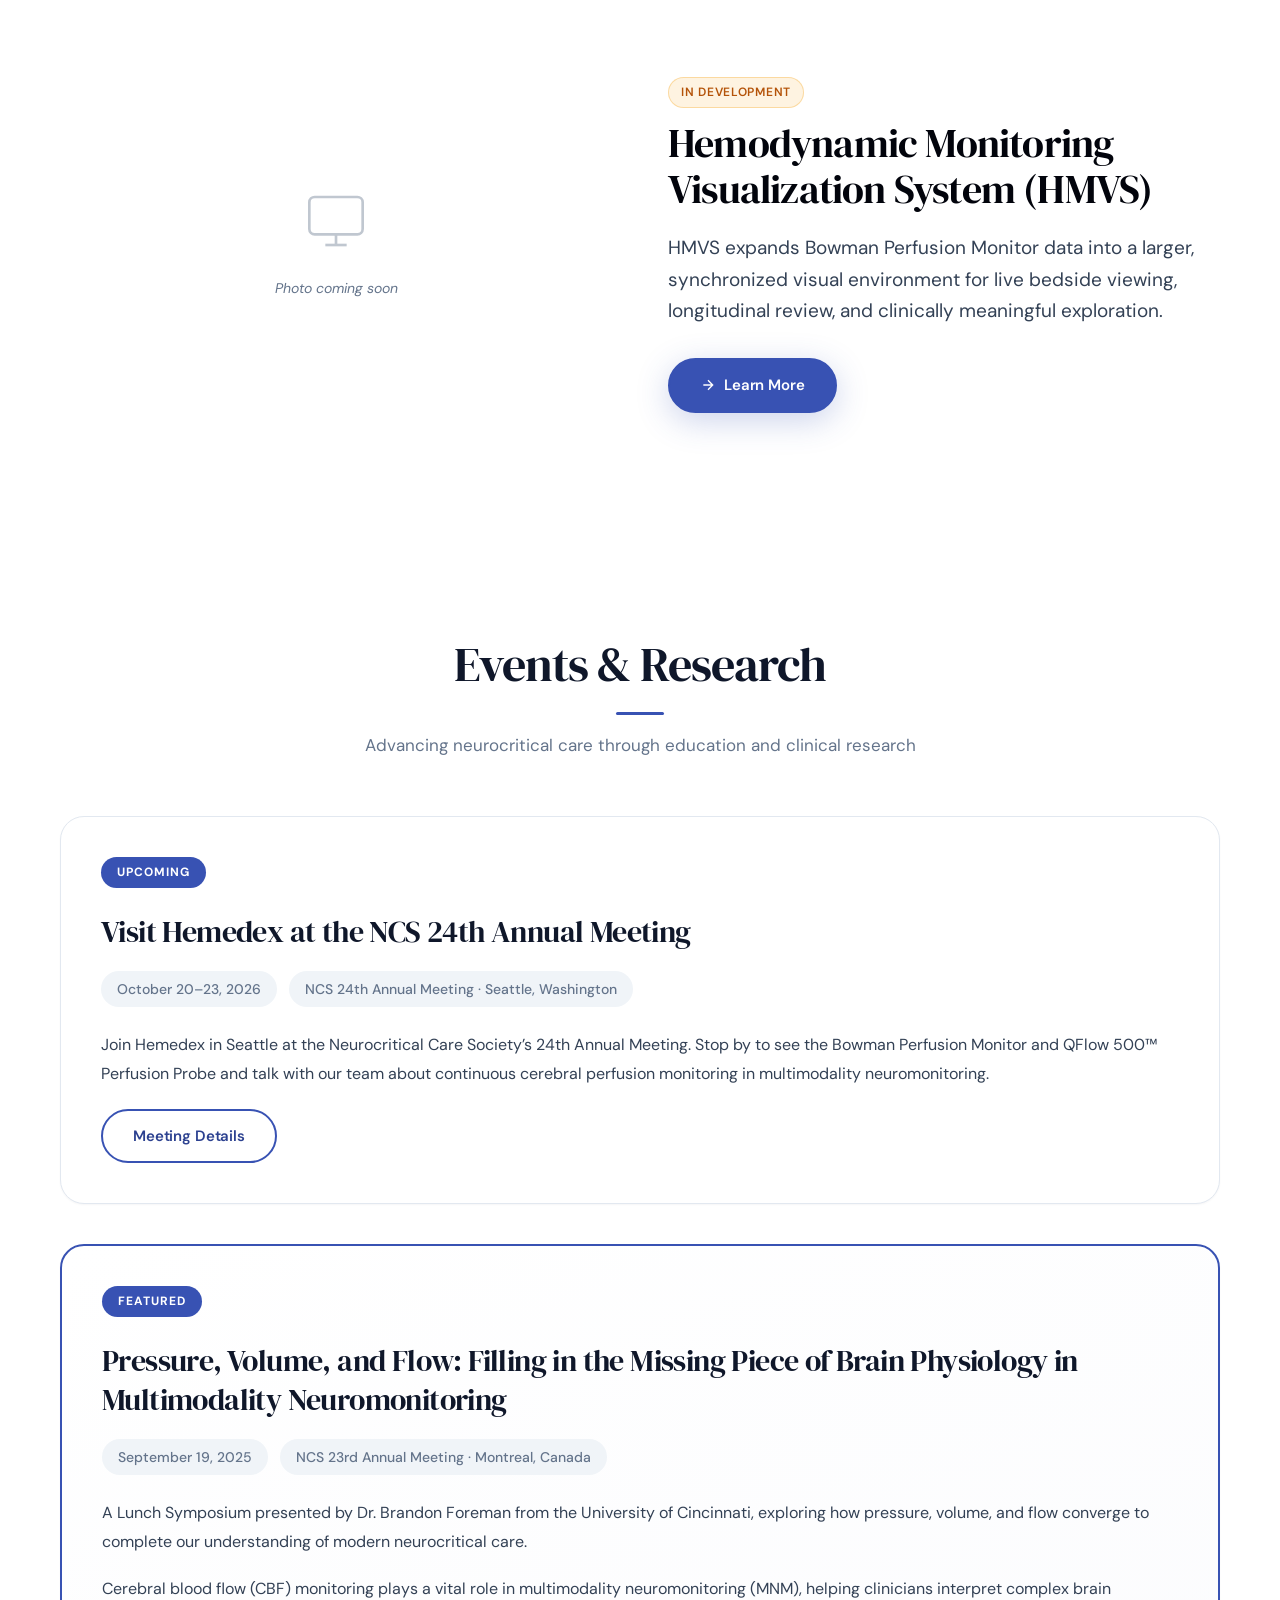
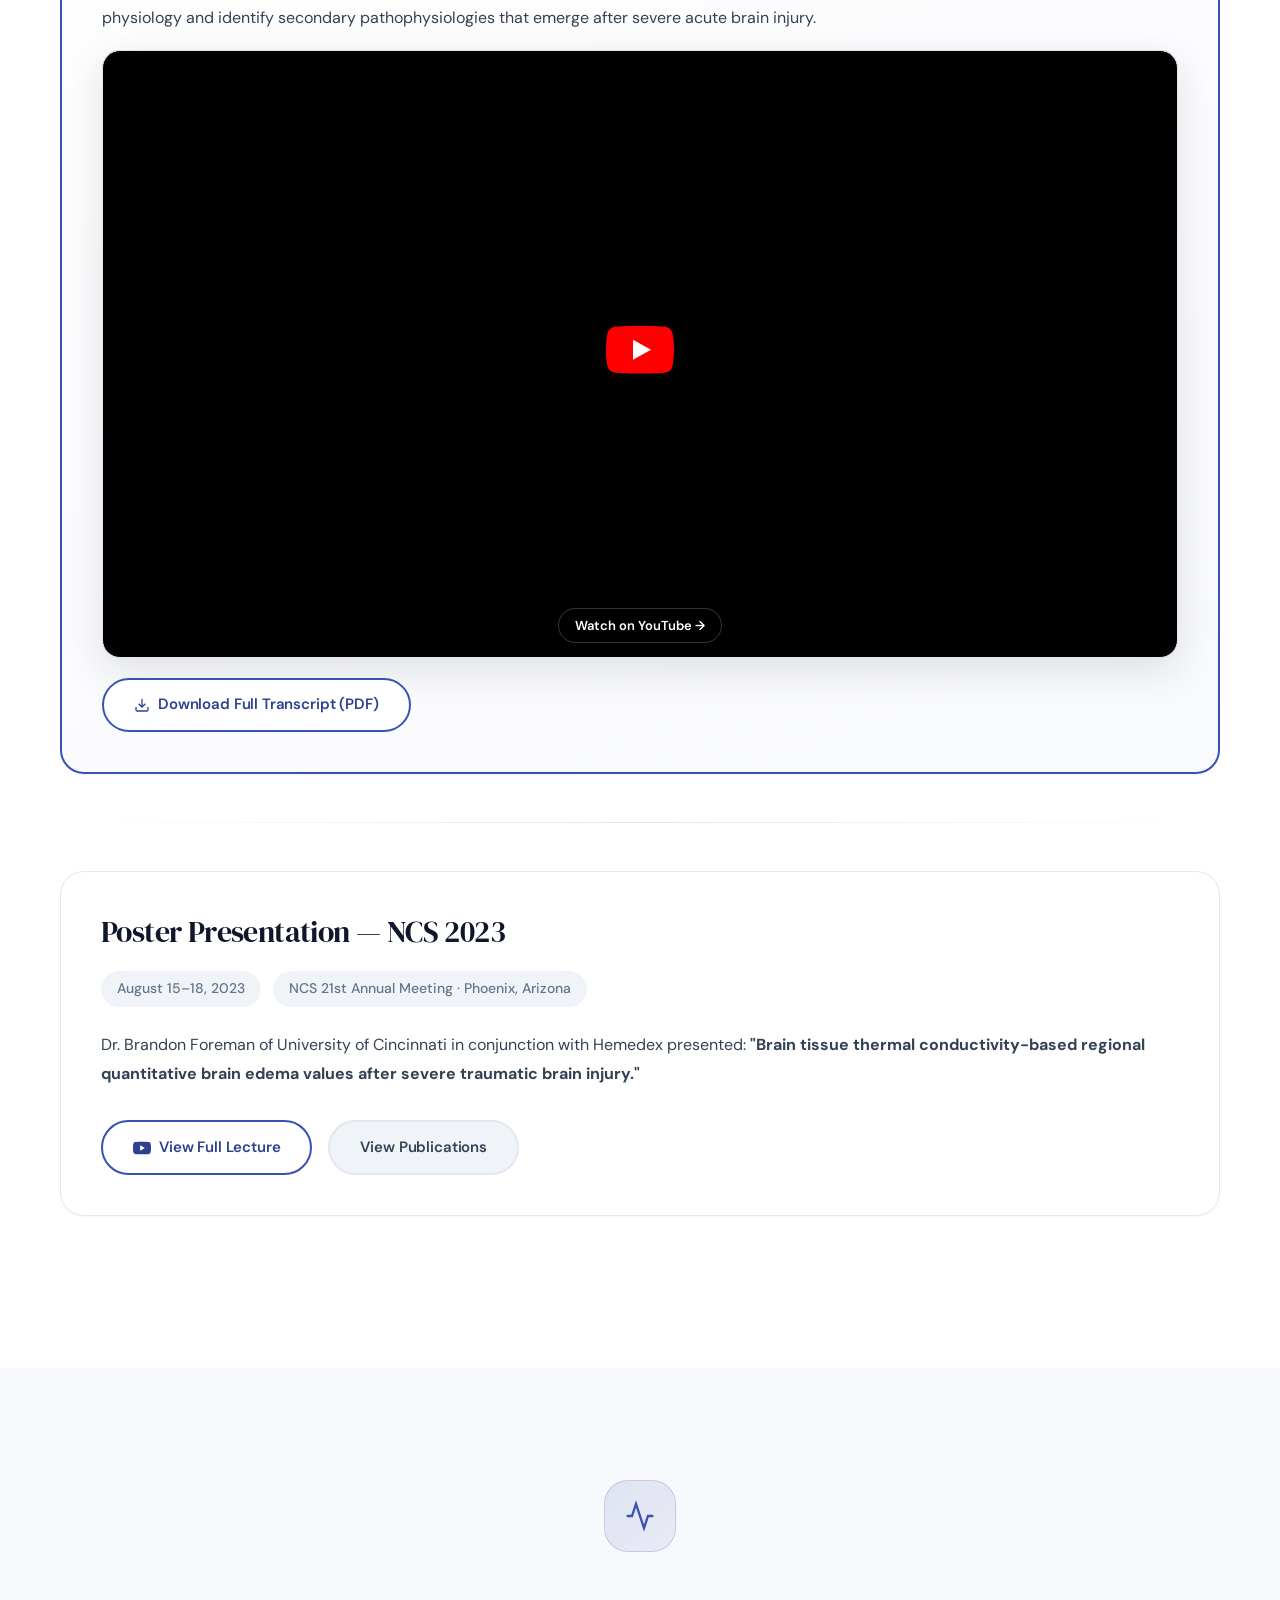
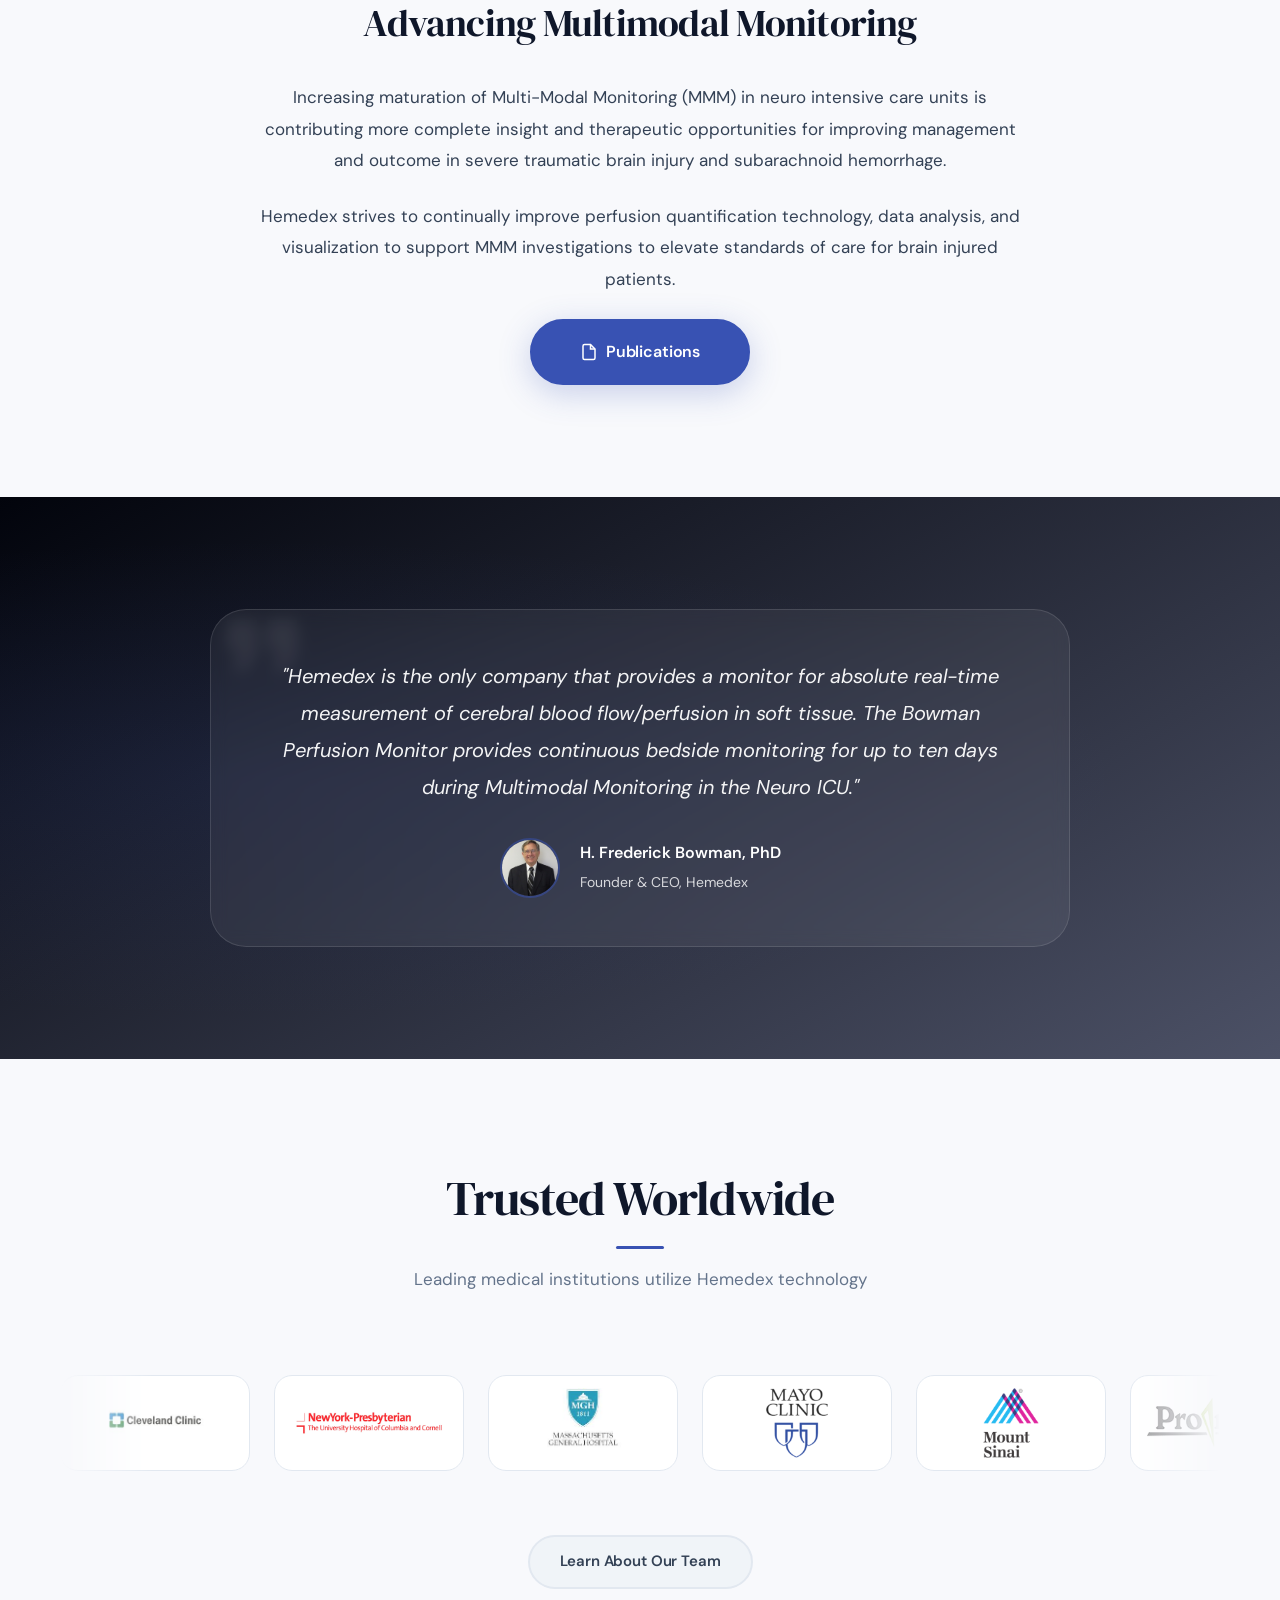
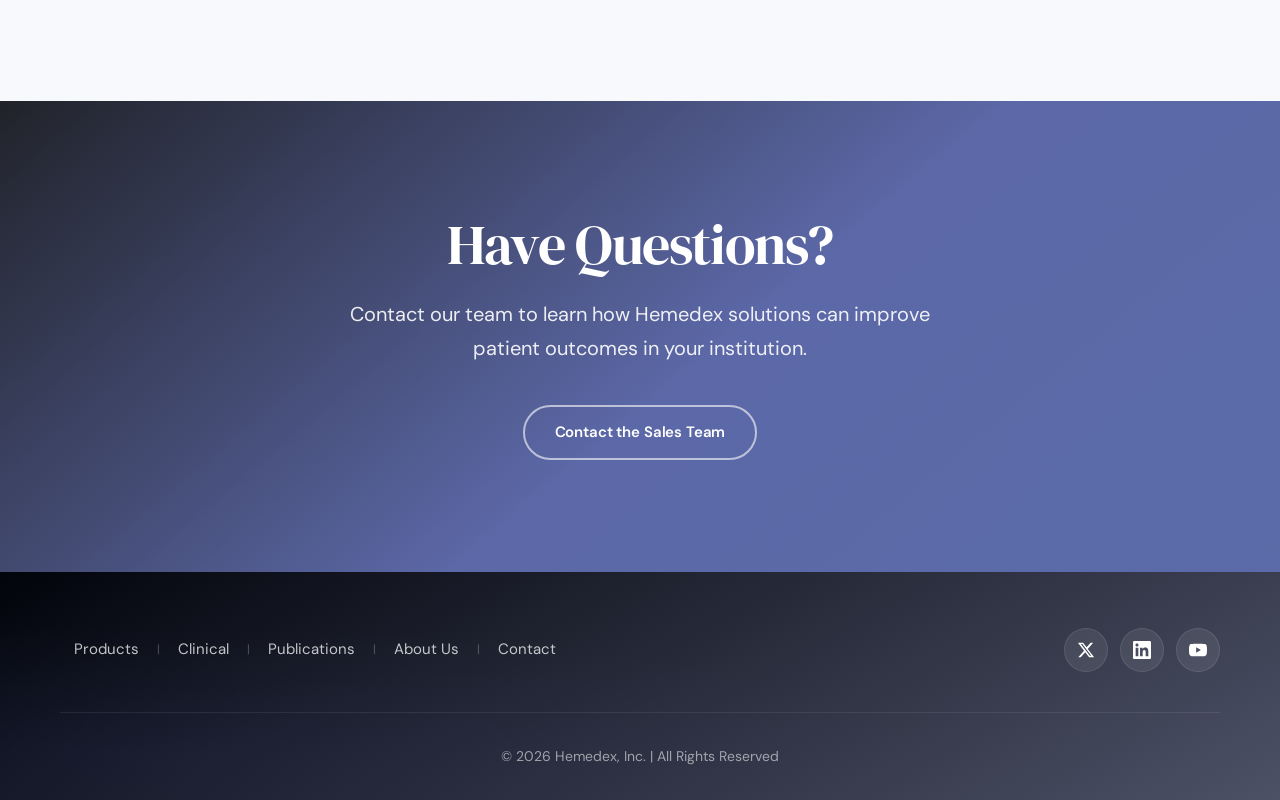
==== commit c5cb47d3: "Apply review corrections from Stefanie + add bolt configurator concept page Corrections (per 8/18 em" ====
--- a/index.html
+++ b/index.html
@@ -136,7 +136,7 @@
                 <div class="hero-content">
                     <h1 class="hero-title">Reveal The Unknown…<br><span class="gradient-text">Know The Flow™</span></h1>
                     <p class="hero-subtitle">Continuous, real-time measurement of cerebral perfusion in absolute units — the only monitor of its kind for neurocritical care and the OR.</p>
-                    <a href="contact.html" class="btn btn-hero">Get Started Today</a>
+                    <a href="contact.html" class="btn btn-hero">Request a Live Demo</a>
                 </div>
             </div>
         </section>
@@ -172,8 +172,8 @@
                     </div>
                     <div class="showcase-content">
                         <span class="badge badge-dev" style="margin-bottom:0.75rem;display:inline-block;">In Development</span>
-                        <h2 class="showcase-title">Next Generation Perfusion-Based Hemodynamic Visualization Monitor</h2>
-                        <p class="showcase-desc">The next evolution in cerebral perfusion monitoring — advanced visualization and hemodynamic analysis for the modern Neuro ICU.</p>
+                        <h2 class="showcase-title">Hemodynamic Monitoring Visualization System (HMVS)</h2>
+                        <p class="showcase-desc">HMVS expands Bowman Perfusion Monitor data into a larger, synchronized visual environment for live bedside viewing, longitudinal review, and clinically meaningful exploration.</p>
                         <a href="products.html#next-gen-monitor" class="btn btn-primary">
                             <svg width="16" height="16" viewBox="0 0 24 24" fill="none" stroke="currentColor" stroke-width="2" class="btn-icon" aria-hidden="true"><path d="M5 12h14M12 5l7 7-7 7"/></svg>
                             Learn More
@@ -188,6 +188,19 @@
             <div class="container">
                 <h2 class="section-title">Events &amp; Research</h2>
                 <p class="section-subtitle">Advancing neurocritical care through education and clinical research</p>
+
+                <article class="event-card">
+                    <span class="event-badge">Upcoming</span>
+                    <h3 class="event-title">Visit Hemedex at the NCS 24th Annual Meeting</h3>
+                    <div class="event-meta">
+                        <span class="event-date">October 20–23, 2026</span>
+                        <span class="event-location">NCS 24th Annual Meeting · Seattle, Washington</span>
+                    </div>
+                    <p class="event-description">Join Hemedex in Seattle at the Neurocritical Care Society’s 24th Annual Meeting. Stop by to see the Bowman Perfusion Monitor and QFlow 500™ Perfusion Probe and talk with our team about continuous cerebral perfusion monitoring in multimodality neuromonitoring.</p>
+                    <div class="event-actions" style="margin-top: 1.25rem;">
+                        <a href="https://www.neurocriticalcare.org/Events/Event-Calendar/Event-Details/ncs-24th-annual-meeting-2026" class="btn btn-secondary" target="_blank" rel="noopener noreferrer">Meeting Details</a>
+                    </div>
+                </article>
 
                 <article class="event-card featured-event">
                     <span class="event-badge">Featured</span>
--- a/styles.css
+++ b/styles.css
@@ -0,0 +1,2959 @@
+/* ========================================
+   HEMEDEX — DESIGN SYSTEM 2025
+   Clinical Precision. Human Care.
+   ======================================== */
+
+@import url('https://fonts.googleapis.com/css2?family=DM+Serif+Display:ital@0;1&family=DM+Sans:ital,opsz,wght@0,9..40,300;0,9..40,400;0,9..40,500;0,9..40,600;0,9..40,700;1,9..40,400&display=swap');
+
+/* ========================================
+   CSS VARIABLES
+   ======================================== */
+:root {
+    /* Brand Colors */
+    --primary:       #3852b3;
+    --primary-light: #5a73c7;
+    --primary-dark:  #2c4190;
+    --navy:          #384794;
+    --navy-deep:     #02040c;
+    --accent-light:  #adbadc;
+    --slate:         #4c5166;
+    --slate-light:   #6b7280;
+
+    /* Surface Colors */
+    --bg-white:      #ffffff;
+    --bg-off:        #f8f9fc;
+    --bg-subtle:     #f0f4f8;
+    --border:        #e2e8f0;
+    --border-light:  #f1f5f9;
+
+    /* Text */
+    --text-heading:  #0f172a;
+    --text-body:     #334155;
+    --text-muted:    #64748b;
+    --text-light:    #94a3b8;
+
+    /* Feedback */
+    --success: #059669;
+    --error:   #dc2626;
+
+    /* Shadows */
+    --shadow-xs:  0 1px 2px rgba(15,23,42,0.04);
+    --shadow-sm:  0 2px 8px rgba(15,23,42,0.07);
+    --shadow-md:  0 4px 20px rgba(15,23,42,0.09);
+    --shadow-lg:  0 12px 40px rgba(15,23,42,0.12);
+    --shadow-xl:  0 24px 64px rgba(15,23,42,0.15);
+    --shadow-teal: 0 8px 32px rgba(56,82,179,0.25);
+
+    /* Layout */
+    --max-w:       1240px;
+    --max-w-prose: 780px;
+
+    /* Typography */
+    --font-display: 'DM Serif Display', Georgia, serif;
+    --font-body:    'DM Sans', system-ui, sans-serif;
+
+    /* Transitions */
+    --ease-out: cubic-bezier(0.16, 1, 0.3, 1);
+    --ease-in:  cubic-bezier(0.4, 0, 1, 1);
+    --t-fast:   0.15s var(--ease-out);
+    --t-base:   0.3s var(--ease-out);
+    --t-slow:   0.55s var(--ease-out);
+
+    /* Radii */
+    --r-sm:   6px;
+    --r-md:   12px;
+    --r-lg:   18px;
+    --r-xl:   24px;
+    --r-2xl:  36px;
+    --r-full: 9999px;
+}
+
+/* ========================================
+   RESET
+   ======================================== */
+*, *::before, *::after { margin: 0; padding: 0; box-sizing: border-box; }
+html { scroll-behavior: smooth; -webkit-font-smoothing: antialiased; text-rendering: optimizeLegibility; }
+body { font-family: var(--font-body); font-size: 16px; line-height: 1.65; color: var(--text-body); background: var(--bg-white); overflow-x: hidden; }
+img { max-width: 100%; height: auto; display: block; }
+a { text-decoration: none; color: inherit; }
+ul { list-style: none; }
+button { font-family: inherit; cursor: pointer; border: none; background: none; }
+input, select, textarea { font-family: inherit; }
+
+/* ========================================
+   ACCESSIBILITY
+   ======================================== */
+.skip-link {
+    position: absolute;
+    top: -100px;
+    left: 1rem;
+    background: var(--navy);
+    color: white;
+    padding: 0.75rem 1.5rem;
+    border-radius: var(--r-md);
+    font-weight: 600;
+    z-index: 10000;
+    transition: top var(--t-fast);
+}
+.skip-link:focus { top: 1rem; outline: 3px solid var(--primary); outline-offset: 2px; }
+
+/* ========================================
+   LAYOUT
+   ======================================== */
+.container {
+    max-width: var(--max-w);
+    margin: 0 auto;
+    padding: 0 clamp(1.25rem, 4vw, 2.5rem);
+}
+.section-padding { padding: clamp(4rem, 9vw, 7rem) 0; }
+.section-padding-sm { padding: clamp(2.5rem, 5vw, 4rem) 0; }
+.bg-light { background: var(--bg-off); }
+
+/* ========================================
+   HEADER
+   ======================================== */
+.site-header {
+    position: sticky;
+    top: 0;
+    z-index: 1000;
+    background: rgba(255,255,255,0.92);
+    backdrop-filter: blur(16px);
+    -webkit-backdrop-filter: blur(16px);
+    border-bottom: 1px solid var(--border);
+    transition: box-shadow var(--t-base), background var(--t-base);
+}
+.site-header.scrolled {
+    background: rgba(255,255,255,0.98);
+    box-shadow: var(--shadow-md);
+}
+
+.header-content {
+    display: flex;
+    align-items: center;
+    justify-content: space-between;
+    padding: 1.1rem 0;
+    transition: padding var(--t-base);
+}
+.site-header.scrolled .header-content { padding: 0.8rem 0; }
+
+.logo { display: inline-block; transition: opacity var(--t-fast); }
+.logo:hover { opacity: 0.85; }
+.logo-img { height: 52px; width: auto; }
+
+/* Nav */
+.nav-list { display: flex; align-items: center; gap: 0.125rem; }
+
+.nav-link {
+    display: block;
+    padding: 0.6rem 1.1rem;
+    border-radius: var(--r-md);
+    font-size: 0.9375rem;
+    font-weight: 500;
+    color: var(--text-body);
+    transition: color var(--t-fast), background var(--t-fast);
+    letter-spacing: -0.01em;
+}
+.nav-link:hover { color: var(--primary-dark); background: rgba(56,82,179,0.07); }
+.nav-link.active { color: var(--primary-dark); font-weight: 600; background: rgba(56,82,179,0.1); }
+
+/* Mobile toggle */
+.mobile-menu-toggle {
+    display: none;
+    flex-direction: column;
+    gap: 5px;
+    padding: 0.5rem;
+    border-radius: var(--r-sm);
+    transition: background var(--t-fast);
+}
+.mobile-menu-toggle:hover { background: var(--bg-subtle); }
+.mobile-menu-toggle span {
+    display: block;
+    width: 22px;
+    height: 2px;
+    background: var(--text-heading);
+    border-radius: 2px;
+    transition: transform var(--t-slow), opacity var(--t-fast);
+}
+.mobile-menu-toggle.active span:nth-child(1) { transform: rotate(45deg) translate(5px, 5px); }
+.mobile-menu-toggle.active span:nth-child(2) { opacity: 0; transform: scaleX(0); }
+.mobile-menu-toggle.active span:nth-child(3) { transform: rotate(-45deg) translate(5px, -5px); }
+
+/* ========================================
+   NAV DROPDOWN (section jump menus)
+   ======================================== */
+.has-dropdown { position: relative; }
+
+/* Top-level link in a dropdown item: align caret with label */
+.has-dropdown > .nav-link {
+    display: inline-flex;
+    align-items: center;
+    gap: 0.3rem;
+}
+.nav-caret {
+    flex-shrink: 0;
+    margin-top: 1px;
+    transition: transform var(--t-base);
+    opacity: 0.7;
+}
+
+/* The dropdown panel */
+.nav-dropdown {
+    position: absolute;
+    top: calc(100% + 0.5rem);
+    left: 50%;
+    transform: translateX(-50%) translateY(8px);
+    min-width: 248px;
+    background: rgba(255,255,255,0.98);
+    backdrop-filter: blur(16px);
+    -webkit-backdrop-filter: blur(16px);
+    border: 1px solid var(--border);
+    border-radius: var(--r-lg);
+    box-shadow: var(--shadow-lg);
+    padding: 0.5rem;
+    opacity: 0;
+    visibility: hidden;
+    pointer-events: none;
+    transition: opacity var(--t-base), transform var(--t-base), visibility var(--t-base);
+    z-index: 1001;
+}
+/* Hover bridge so the menu doesn't close when crossing the gap */
+.nav-dropdown::before {
+    content: '';
+    position: absolute;
+    top: -0.75rem;
+    left: 0;
+    right: 0;
+    height: 0.75rem;
+}
+/* Little pointer arrow */
+.nav-dropdown::after {
+    content: '';
+    position: absolute;
+    top: -6px;
+    left: 50%;
+    transform: translateX(-50%) rotate(45deg);
+    width: 12px;
+    height: 12px;
+    background: rgba(255,255,255,0.98);
+    border-left: 1px solid var(--border);
+    border-top: 1px solid var(--border);
+    border-radius: 2px 0 0 0;
+}
+
+/* Open states: hover, focus-within (keyboard), or JS-set .open */
+.has-dropdown:hover > .nav-dropdown,
+.has-dropdown:focus-within > .nav-dropdown,
+.has-dropdown.open > .nav-dropdown {
+    opacity: 1;
+    visibility: visible;
+    pointer-events: auto;
+    transform: translateX(-50%) translateY(0);
+}
+.has-dropdown:hover > .nav-link .nav-caret,
+.has-dropdown:focus-within > .nav-link .nav-caret,
+.has-dropdown.open > .nav-link .nav-caret {
+    transform: rotate(180deg);
+    opacity: 1;
+}
+
+.nav-dropdown-link {
+    display: block;
+    padding: 0.6rem 0.875rem;
+    border-radius: var(--r-md);
+    font-size: 0.875rem;
+    font-weight: 500;
+    color: var(--text-body);
+    line-height: 1.35;
+    transition: color var(--t-fast), background var(--t-fast), padding-left var(--t-fast);
+}
+.nav-dropdown-link:hover,
+.nav-dropdown-link:focus-visible {
+    color: var(--primary-dark);
+    background: rgba(56,82,179,0.08);
+    padding-left: 1.125rem;
+    outline: none;
+}
+
+/* ========================================
+   BUTTONS
+   ======================================== */
+.btn {
+    display: inline-flex;
+    align-items: center;
+    justify-content: center;
+    gap: 0.5rem;
+    padding: 0.8rem 1.875rem;
+    border-radius: var(--r-full);
+    font-family: var(--font-body);
+    font-weight: 600;
+    font-size: 0.9375rem;
+    letter-spacing: -0.01em;
+    cursor: pointer;
+    border: 2px solid transparent;
+    transition: all var(--t-base);
+    position: relative;
+    overflow: hidden;
+    white-space: nowrap;
+}
+
+.btn-primary {
+    background: var(--primary);
+    color: white;
+    border-color: var(--primary);
+    box-shadow: var(--shadow-teal);
+}
+.btn-primary:hover {
+    background: var(--primary-dark);
+    border-color: var(--primary-dark);
+    transform: translateY(-2px);
+    box-shadow: 0 12px 40px rgba(56,82,179,0.35);
+}
+
+.btn-secondary {
+    background: white;
+    color: var(--primary-dark);
+    border-color: var(--primary);
+}
+.btn-secondary:hover {
+    background: var(--primary);
+    color: white;
+    transform: translateY(-2px);
+    box-shadow: var(--shadow-teal);
+}
+
+.btn-tertiary {
+    background: var(--bg-subtle);
+    color: var(--text-body);
+    border-color: var(--border);
+}
+.btn-tertiary:hover {
+    background: white;
+    color: var(--primary-dark);
+    border-color: var(--primary);
+    transform: translateY(-1px);
+    box-shadow: var(--shadow-sm);
+}
+
+.btn-nav {
+    background: var(--primary) !important;
+    color: white !important;
+    padding: 0.55rem 1.375rem !important;
+    font-size: 0.875rem !important;
+    box-shadow: var(--shadow-teal);
+}
+.btn-nav:hover {
+    background: var(--primary-dark) !important;
+    transform: translateY(-1px) !important;
+}
+
+.btn-hero {
+    background: white;
+    color: var(--navy);
+    border-color: white;
+    padding: 1rem 2.5rem;
+    font-size: 1rem;
+}
+.btn-hero:hover {
+    background: transparent;
+    color: white;
+    transform: translateY(-2px);
+    box-shadow: 0 8px 30px rgba(255,255,255,0.2);
+}
+
+.btn-outline-white {
+    background: transparent;
+    color: white;
+    border-color: rgba(255,255,255,0.6);
+}
+.btn-outline-white:hover {
+    background: white;
+    color: var(--navy);
+    transform: translateY(-2px);
+}
+
+.btn-large { padding: 1.1rem 3rem; font-size: 1rem; }
+.btn-full-width { width: 100%; }
+.btn-icon { flex-shrink: 0; }
+
+/* ========================================
+   TYPOGRAPHY — HEADINGS
+   ======================================== */
+.section-title {
+    font-family: var(--font-display);
+    font-size: clamp(2rem, 4.5vw, 3rem);
+    font-weight: 400;
+    color: var(--text-heading);
+    text-align: center;
+    margin-bottom: 1rem;
+    line-height: 1.15;
+    letter-spacing: -0.02em;
+}
+.section-title::after {
+    content: '';
+    display: block;
+    width: 48px;
+    height: 3px;
+    background: var(--primary);
+    border-radius: var(--r-full);
+    margin: 1.25rem auto 0;
+}
+
+.section-subtitle {
+    font-size: 1.0625rem;
+    color: var(--text-muted);
+    text-align: center;
+    max-width: 600px;
+    margin: 0 auto 3.5rem;
+    line-height: 1.75;
+}
+
+.lead-text {
+    font-size: 1.0625rem;
+    line-height: 1.85;
+    color: var(--text-body);
+    margin-bottom: 1.5rem;
+}
+
+/* ========================================
+   PAGE HEADER
+   ======================================== */
+.page-header {
+    background: linear-gradient(140deg, var(--navy-deep) 0%, var(--navy) 45%, var(--primary-dark) 100%);
+    color: white;
+    padding: clamp(3.5rem, 8vw, 6rem) 0;
+    text-align: center;
+    position: relative;
+    overflow: hidden;
+}
+.page-header::before {
+    content: '';
+    position: absolute;
+    inset: 0;
+    background-image: radial-gradient(circle at 15% 50%, rgba(56,82,179,0.18) 0%, transparent 55%),
+                      radial-gradient(circle at 85% 20%, rgba(255,255,255,0.05) 0%, transparent 45%);
+    pointer-events: none;
+}
+.page-header .container { position: relative; z-index: 1; }
+.page-header h1 {
+    font-family: var(--font-display);
+    font-size: clamp(2.5rem, 6vw, 4.5rem);
+    font-weight: 400;
+    letter-spacing: -0.03em;
+    margin-bottom: 0.875rem;
+    line-height: 1.1;
+}
+.page-subtitle {
+    font-size: clamp(1rem, 2vw, 1.25rem);
+    opacity: 0.85;
+    max-width: 600px;
+    margin: 0 auto;
+    line-height: 1.7;
+}
+
+/* ========================================
+   HERO
+   ======================================== */
+.hero {
+    position: relative;
+    min-height: clamp(520px, 72vh, 740px);
+    display: flex;
+    align-items: center;
+    text-align: center;
+    color: white;
+    overflow: hidden;
+}
+.hero-background { position: absolute; inset: 0; }
+.hero-bg-img { width: 100%; height: 100%; object-fit: cover; filter: brightness(0.35); }
+.hero::before {
+    content: '';
+    position: absolute;
+    inset: 0;
+    background: linear-gradient(140deg, rgba(2,4,12,0.85) 0%, rgba(56,71,148,0.75) 50%, rgba(44,65,144,0.65) 100%);
+    z-index: 1;
+}
+.hero .container { position: relative; z-index: 2; }
+.hero-content { animation: fadeUp 0.9s var(--ease-out) both; }
+
+.hero-title {
+    font-family: var(--font-display);
+    font-size: clamp(2.75rem, 7vw, 5.5rem);
+    font-weight: 400;
+    line-height: 1.1;
+    letter-spacing: -0.03em;
+    margin-bottom: 1.5rem;
+    text-shadow: 0 2px 40px rgba(0,0,0,0.3);
+}
+.gradient-text {
+    background: linear-gradient(90deg, #adbadc 0%, var(--primary-light) 50%, #ffffff 100%);
+    background-size: 200% auto;
+    -webkit-background-clip: text;
+    -webkit-text-fill-color: transparent;
+    background-clip: text;
+    animation: shimmer 4s linear infinite;
+}
+@keyframes shimmer { 0% { background-position: 0% center; } 100% { background-position: 200% center; } }
+
+.hero-subtitle {
+    font-size: clamp(1.0625rem, 2.5vw, 1.3125rem);
+    opacity: 0.9;
+    max-width: 680px;
+    margin: 0 auto 2.5rem;
+    line-height: 1.75;
+    font-weight: 300;
+}
+
+/* ========================================
+   ANIMATIONS
+   ======================================== */
+@keyframes fadeUp {
+    from { opacity: 0; transform: translateY(32px); }
+    to   { opacity: 1; transform: translateY(0); }
+}
+@keyframes fadeIn {
+    from { opacity: 0; }
+    to   { opacity: 1; }
+}
+
+/* ========================================
+   EVENTS SECTION
+   ======================================== */
+.event-card {
+    background: white;
+    border: 1px solid var(--border);
+    border-radius: var(--r-xl);
+    padding: 2.5rem;
+    margin-bottom: 2.5rem;
+    box-shadow: var(--shadow-xs);
+    transition: box-shadow var(--t-base);
+}
+.event-card:hover { box-shadow: var(--shadow-md); }
+
+.featured-event {
+    border-color: var(--primary);
+    border-width: 2px;
+    background: linear-gradient(160deg, #ffffff 0%, rgba(56,82,179,0.03) 100%);
+}
+
+.event-badge {
+    display: inline-flex;
+    align-items: center;
+    gap: 0.375rem;
+    background: var(--primary);
+    color: white;
+    padding: 0.35rem 1rem;
+    border-radius: var(--r-full);
+    font-size: 0.75rem;
+    font-weight: 700;
+    text-transform: uppercase;
+    letter-spacing: 0.08em;
+    margin-bottom: 1.5rem;
+}
+
+.event-title {
+    font-family: var(--font-display);
+    font-size: clamp(1.375rem, 3vw, 1.875rem);
+    font-weight: 400;
+    color: var(--text-heading);
+    margin-bottom: 1.25rem;
+    line-height: 1.3;
+    letter-spacing: -0.02em;
+}
+
+.event-meta {
+    display: flex;
+    flex-wrap: wrap;
+    gap: 0.75rem;
+    margin-bottom: 1.5rem;
+}
+.event-date, .event-location {
+    display: inline-flex;
+    align-items: center;
+    gap: 0.375rem;
+    padding: 0.4rem 1rem;
+    background: var(--bg-subtle);
+    border-radius: var(--r-full);
+    font-size: 0.875rem;
+    font-weight: 500;
+    color: var(--text-muted);
+}
+
+.event-description { margin-bottom: 1.125rem; line-height: 1.8; }
+.event-actions { display: flex; gap: 1rem; flex-wrap: wrap; margin-top: 2rem; }
+
+.divider-line {
+    border: none;
+    height: 1px;
+    background: linear-gradient(90deg, transparent, var(--border), transparent);
+    margin: 3rem 0;
+}
+
+/* ========================================
+   VALUE PROPOSITION
+   ======================================== */
+/* Product Showcase (Home) */
+.showcase-grid {
+    display: flex;
+    align-items: center;
+    gap: 3.5rem;
+}
+.showcase-image {
+    flex: 1;
+    min-width: 0;
+    display: flex;
+    justify-content: center;
+}
+.showcase-image img {
+    width: 100%;
+    max-width: 420px;
+    border-radius: var(--r-xl);
+    box-shadow: var(--shadow-lg);
+    border: 1px solid var(--border);
+}
+.showcase-content {
+    flex: 1;
+    min-width: 0;
+}
+.showcase-title {
+    font-family: var(--font-display);
+    font-size: 2.5rem;
+    font-weight: 400;
+    color: var(--navy-deep);
+    line-height: 1.15;
+    letter-spacing: -0.02em;
+    margin-bottom: 1.25rem;
+}
+.showcase-title sup {
+    font-size: 0.45em;
+    vertical-align: super;
+}
+.showcase-desc {
+    font-size: 1.1875rem;
+    color: var(--text-body);
+    line-height: 1.65;
+    margin-bottom: 2rem;
+    font-weight: 400;
+}
+@media (max-width: 768px) {
+    .showcase-grid {
+        flex-direction: column;
+        gap: 2rem;
+    }
+    .showcase-title { font-size: 1.875rem; }
+    .showcase-content { text-align: center; }
+    .showcase-content .btn { margin: 0 auto; }
+}
+
+.value-prop { text-align: center; }
+.value-content { max-width: var(--max-w-prose); margin: 0 auto; }
+.value-icon {
+    width: 72px;
+    height: 72px;
+    background: linear-gradient(135deg, rgba(56,82,179,0.12) 0%, rgba(56,71,148,0.08) 100%);
+    border-radius: var(--r-xl);
+    display: flex;
+    align-items: center;
+    justify-content: center;
+    margin: 0 auto 2.5rem;
+    color: var(--primary);
+    border: 1px solid rgba(56,82,179,0.2);
+}
+.value-title {
+    font-family: var(--font-display);
+    font-size: clamp(1.625rem, 3.5vw, 2.375rem);
+    font-weight: 400;
+    color: var(--text-heading);
+    margin-bottom: 1.75rem;
+    letter-spacing: -0.02em;
+}
+
+/* ========================================
+   TESTIMONIAL
+   ======================================== */
+.testimonial-section {
+    background: linear-gradient(150deg, var(--navy-deep) 0%, var(--slate) 100%);
+    color: white;
+    position: relative;
+    overflow: hidden;
+}
+.testimonial-section::before {
+    content: '';
+    position: absolute;
+    inset: 0;
+    background: radial-gradient(ellipse at 20% 50%, rgba(56,82,179,0.12) 0%, transparent 60%);
+    pointer-events: none;
+}
+.testimonial-wrapper { position: relative; max-width: 860px; margin: 0 auto; z-index: 1; }
+.quote-icon { position: absolute; top: -1.5rem; left: -0.5rem; opacity: 0.07; pointer-events: none; }
+.testimonial {
+    padding: 3rem;
+    border: 1px solid rgba(255,255,255,0.12);
+    border-radius: var(--r-2xl);
+    background: rgba(255,255,255,0.06);
+    backdrop-filter: blur(8px);
+    text-align: center;
+}
+.testimonial-text {
+    font-size: clamp(1.0625rem, 2vw, 1.25rem);
+    line-height: 1.85;
+    margin-bottom: 2rem;
+    font-style: italic;
+    opacity: 0.95;
+}
+.testimonial-author {
+    display: flex;
+    align-items: center;
+    justify-content: center;
+    gap: 1.25rem;
+    font-style: normal;
+}
+.author-avatar img {
+    width: 60px;
+    height: 60px;
+    border-radius: 50%;
+    border: 2px solid rgba(56,82,179,0.5);
+    object-fit: cover;
+}
+.author-info { text-align: left; }
+.author-info strong { display: block; font-size: 1rem; font-weight: 600; margin-bottom: 0.2rem; }
+.author-info span { font-size: 0.875rem; opacity: 0.8; }
+
+/* Products page testimonial */
+.clinical-validation {
+    background: linear-gradient(150deg, var(--navy-deep) 0%, var(--slate) 100%);
+    color: white;
+    position: relative;
+    overflow: hidden;
+}
+.clinical-validation::before {
+    content: '';
+    position: absolute;
+    inset: 0;
+    background: radial-gradient(ellipse at 80% 50%, rgba(56,82,179,0.1) 0%, transparent 60%);
+    pointer-events: none;
+}
+.clinical-validation .testimonial-wrapper { z-index: 1; }
+.clinical-validation .testimonial { text-align: left; }
+.citation {
+    font-size: 0.875rem;
+    opacity: 0.8;
+    line-height: 1.7;
+    margin-top: 1.75rem;
+    padding-top: 1.75rem;
+    border-top: 1px solid rgba(255,255,255,0.15);
+}
+.citation-link { color: var(--primary-light); transition: color var(--t-fast); }
+.citation-link:hover { color: white; text-decoration: underline; }
+
+/* ========================================
+   PARTNER CAROUSEL — CSS Only
+   ======================================== */
+.partners-section-carousel { overflow: hidden; }
+
+.carousel-container {
+    overflow: hidden;
+    position: relative;
+    padding: 1.5rem 0;
+    /* Fade edges */
+    mask-image: linear-gradient(to right, transparent 0%, black 8%, black 92%, transparent 100%);
+    -webkit-mask-image: linear-gradient(to right, transparent 0%, black 8%, black 92%, transparent 100%);
+}
+
+.carousel-track {
+    display: flex;
+    gap: 1.5rem;
+    width: max-content;
+    animation: carouselScroll 160s linear infinite;
+}
+
+@keyframes carouselScroll {
+    from { transform: translateX(0); }
+    to   { transform: translateX(-76.19%); }
+}
+
+.carousel-slide {
+    flex-shrink: 0;
+    width: 190px;
+    height: 96px;
+    display: flex;
+    align-items: center;
+    justify-content: center;
+    background: white;
+    border: 1px solid var(--border);
+    border-radius: var(--r-lg);
+    padding: 0.75rem 1rem;
+    transition: box-shadow var(--t-base), border-color var(--t-base), transform var(--t-base);
+    position: relative;
+    overflow: hidden;
+}
+.carousel-slide:hover {
+    box-shadow: var(--shadow-lg);
+    border-color: rgba(56,82,179,0.4);
+    transform: scale(1.1);
+    z-index: 2;
+}
+.carousel-slide img {
+    display: block;
+    height: 100%;
+    width: auto;
+    max-width: 100%;
+    max-height: 100%;
+    object-fit: contain;
+    filter: none;
+    opacity: 0.85;
+    transition: opacity var(--t-base);
+}
+.carousel-slide:hover img {
+    opacity: 1;
+}
+
+/* ========================================
+   CTA SECTIONS
+   ======================================== */
+.cta-section-final, .social-cta, .mmm-cta {
+    position: relative;
+    color: white;
+    text-align: center;
+    overflow: hidden;
+}
+.cta-background { position: absolute; inset: 0; }
+.cta-bg-img { width: 100%; height: 100%; object-fit: cover; filter: brightness(0.25); }
+.cta-section-final::before, .social-cta::before {
+    content: '';
+    position: absolute;
+    inset: 0;
+    background: linear-gradient(140deg, rgba(2,4,12,0.88) 0%, rgba(56,71,148,0.82) 55%, rgba(44,65,144,0.78) 100%);
+    z-index: 1;
+}
+.mmm-cta {
+    background: linear-gradient(135deg, var(--navy) 0%, var(--primary-dark) 100%);
+}
+.mmm-cta::before { display: none; }
+.cta-content { position: relative; z-index: 2; max-width: 800px; margin: 0 auto; }
+.cta-title-white {
+    font-family: var(--font-display);
+    font-size: clamp(2rem, 5vw, 3.5rem);
+    font-weight: 400;
+    color: white;
+    margin-bottom: 1.25rem;
+    letter-spacing: -0.025em;
+    line-height: 1.15;
+}
+.cta-text-white {
+    font-size: clamp(1rem, 2vw, 1.25rem);
+    color: white;
+    opacity: 0.9;
+    margin-bottom: 2.5rem;
+    line-height: 1.7;
+    max-width: 600px;
+    margin-left: auto;
+    margin-right: auto;
+}
+
+/* ========================================
+   PRODUCTS PAGE
+   ======================================== */
+.products-grid {
+    display: grid;
+    grid-template-columns: repeat(auto-fit, minmax(300px, 1fr));
+    gap: 2rem;
+    margin-top: 3rem;
+}
+
+.product-card {
+    background: white;
+    border: 1px solid var(--border);
+    border-radius: var(--r-xl);
+    padding: 0;
+    overflow: hidden;
+    box-shadow: var(--shadow-xs);
+    transition: transform var(--t-base), box-shadow var(--t-base), border-color var(--t-base);
+}
+.product-card:hover {
+    transform: translateY(-6px);
+    box-shadow: var(--shadow-lg);
+    border-color: rgba(56,82,179,0.3);
+}
+
+.product-image {
+    width: 100%;
+    height: 240px;
+    display: flex;
+    align-items: center;
+    justify-content: center;
+    background: var(--bg-off);
+    border-bottom: 1px solid var(--border-light);
+    overflow: hidden;
+}
+.product-image img {
+    max-width: 80%;
+    max-height: 80%;
+    object-fit: contain;
+    transition: transform var(--t-slow);
+    filter: drop-shadow(0 4px 16px rgba(0,0,0,0.1));
+}
+.product-card:hover .product-image img { transform: scale(1.06); }
+
+.product-card-body { padding: 1.75rem; }
+.product-name {
+    font-family: var(--font-display);
+    font-size: 1.3125rem;
+    font-weight: 400;
+    color: var(--text-heading);
+    margin-bottom: 0.75rem;
+    letter-spacing: -0.015em;
+    transition: color var(--t-fast);
+}
+.product-card:hover .product-name { color: var(--primary-dark); }
+.product-description { color: var(--text-muted); margin-bottom: 1.5rem; font-size: 0.9375rem; line-height: 1.7; }
+
+/* Product Detail Sections */
+.product-detail {
+    padding: clamp(4rem, 8vw, 6rem) 0;
+    border-top: 1px solid var(--border);
+    scroll-margin-top: 90px;
+}
+.product-detail:nth-child(odd) { background: var(--bg-off); }
+
+.product-detail-grid {
+    display: grid;
+    grid-template-columns: 1fr 1fr;
+    gap: 4rem;
+    align-items: center;
+}
+.product-detail-grid.reverse { direction: rtl; }
+.product-detail-grid.reverse > * { direction: ltr; }
+
+.product-detail-image {
+    background: white;
+    border: 1px solid var(--border);
+    border-radius: var(--r-xl);
+    padding: 3rem;
+    display: flex;
+    align-items: center;
+    justify-content: center;
+    min-height: 320px;
+    box-shadow: var(--shadow-sm);
+}
+.product-detail-image img {
+    max-height: 280px;
+    width: auto;
+    max-width: 100%;
+    object-fit: contain;
+    filter: drop-shadow(0 8px 24px rgba(0,0,0,0.1));
+}
+
+/* Product Inline Image Grids — height-matched */
+.product-inline-images {
+    display: grid;
+    grid-template-columns: repeat(auto-fit, minmax(220px, 1fr));
+    gap: 1.25rem;
+    margin: 2rem 0;
+    align-items: start;
+}
+.product-inline-images--trio {
+    grid-template-columns: repeat(auto-fit, minmax(200px, 1fr));
+}
+.product-inline-img-wrap {
+    display: flex;
+    flex-direction: column;
+    align-items: center;
+}
+.product-inline-img-wrap img {
+    height: 220px;
+    width: auto;
+    max-width: 100%;
+    object-fit: contain;
+    border-radius: var(--r-lg);
+    border: 1px solid var(--border);
+    box-shadow: var(--shadow-sm);
+    background: white;
+}
+/* Compatibility charts: taller allowance, height-locked */
+.product-inline-images--compat .product-inline-img-wrap img {
+    height: 280px;
+}
+.product-inline-caption {
+    font-size: 0.8125rem;
+    color: var(--text-muted);
+    margin-top: 0.5rem;
+    text-align: center;
+}
+
+.product-detail-tag {
+    display: inline-block;
+    background: rgba(56,82,179,0.1);
+    color: var(--primary-dark);
+    padding: 0.3rem 1rem;
+    border-radius: var(--r-full);
+    font-size: 0.8125rem;
+    font-weight: 600;
+    text-transform: uppercase;
+    letter-spacing: 0.06em;
+    margin-bottom: 1rem;
+    border: 1px solid rgba(56,82,179,0.2);
+}
+.product-detail-title {
+    font-family: var(--font-display);
+    font-size: clamp(1.75rem, 3.5vw, 2.5rem);
+    font-weight: 400;
+    color: var(--text-heading);
+    margin-bottom: 1.25rem;
+    letter-spacing: -0.025em;
+    line-height: 1.2;
+}
+.product-detail-desc {
+    color: var(--text-body);
+    line-height: 1.8;
+    margin-bottom: 1.75rem;
+    font-size: 1.0625rem;
+}
+
+.spec-list { margin-bottom: 2rem; }
+.spec-item {
+    display: flex;
+    align-items: flex-start;
+    gap: 0.875rem;
+    padding: 0.875rem 0;
+    border-bottom: 1px solid var(--border-light);
+}
+.spec-item:last-child { border-bottom: none; }
+.spec-icon {
+    width: 28px;
+    height: 28px;
+    background: rgba(56,82,179,0.1);
+    border-radius: 50%;
+    display: flex;
+    align-items: center;
+    justify-content: center;
+    flex-shrink: 0;
+    margin-top: 0.1rem;
+    color: var(--primary-dark);
+}
+.spec-text { font-size: 0.9375rem; color: var(--text-body); line-height: 1.6; }
+.spec-text strong { color: var(--text-heading); display: block; font-weight: 600; font-size: 0.875rem; margin-bottom: 0.1rem; }
+
+.clearance-badges { display: flex; flex-wrap: wrap; gap: 0.625rem; margin-top: 0.5rem; }
+.badge {
+    display: inline-flex;
+    align-items: center;
+    gap: 0.375rem;
+    padding: 0.35rem 0.875rem;
+    border-radius: var(--r-full);
+    font-size: 0.8125rem;
+    font-weight: 600;
+}
+.badge-fda { background: rgba(5,150,105,0.1); color: var(--success); border: 1px solid rgba(5,150,105,0.25); }
+.badge-ce  { background: rgba(56,71,148,0.1); color: var(--navy); border: 1px solid rgba(56,71,148,0.2); }
+
+/* ========================================
+   CLINICAL PAGE
+   ======================================== */
+.topics-grid {
+    display: grid;
+    grid-template-columns: repeat(auto-fit, minmax(280px, 1fr));
+    gap: 1.75rem;
+    margin-top: 3rem;
+}
+.topic-card {
+    background: white;
+    border: 1px solid var(--border);
+    border-radius: var(--r-xl);
+    padding: 2.25rem;
+    box-shadow: var(--shadow-xs);
+    transition: transform var(--t-base), box-shadow var(--t-base), border-color var(--t-base);
+    text-align: center;
+}
+.topic-card:hover {
+    transform: translateY(-5px);
+    box-shadow: var(--shadow-md);
+    border-color: rgba(56,82,179,0.3);
+}
+.topic-icon {
+    width: 80px;
+    height: 80px;
+    background: linear-gradient(135deg, rgba(56,82,179,0.1) 0%, rgba(56,71,148,0.06) 100%);
+    border: 1px solid rgba(56,82,179,0.15);
+    border-radius: var(--r-lg);
+    display: flex;
+    align-items: center;
+    justify-content: center;
+    margin: 0 auto 1.5rem;
+    color: var(--primary-dark);
+    transition: background var(--t-base), color var(--t-base), box-shadow var(--t-base);
+}
+.topic-card:hover .topic-icon {
+    background: var(--primary);
+    color: white;
+    box-shadow: var(--shadow-teal);
+    border-color: var(--primary);
+}
+.topic-title {
+    font-family: var(--font-display);
+    font-size: 1.25rem;
+    font-weight: 400;
+    color: var(--text-heading);
+    margin-bottom: 0.75rem;
+    letter-spacing: -0.01em;
+    transition: color var(--t-fast);
+}
+.topic-card:hover .topic-title { color: var(--primary-dark); }
+.topic-description { color: var(--text-muted); font-size: 0.9375rem; line-height: 1.7; margin-bottom: 1.5rem; }
+
+/* Clinical content sections */
+.clinical-section {
+    padding: clamp(4rem, 8vw, 6rem) 0;
+    border-top: 1px solid var(--border);
+    scroll-margin-top: 90px;
+}
+.clinical-section:nth-child(odd) { background: var(--bg-off); }
+
+.clinical-section-inner {
+    max-width: var(--max-w-prose);
+    margin: 0 auto;
+}
+.clinical-section-inner.wide { max-width: var(--max-w); }
+
+.clinical-section h2 {
+    font-family: var(--font-display);
+    font-size: clamp(1.75rem, 4vw, 2.75rem);
+    font-weight: 400;
+    color: var(--text-heading);
+    margin-bottom: 1.5rem;
+    letter-spacing: -0.025em;
+    line-height: 1.2;
+    text-align: center;
+}
+.clinical-section h2 span { color: var(--primary-dark); }
+
+.clinical-section p {
+    font-size: 1.0625rem;
+    line-height: 1.85;
+    color: var(--text-body);
+    margin-bottom: 1.25rem;
+}
+
+
+
+/* ── Two-Column Clinical Layout ──
+   All .info-panel children MUST be direct children of the grid (no wrapper divs).
+   Grid auto-rows ensure each row's boxes match the tallest item automatically. */
+.clinical-two-col {
+    display: grid;
+    grid-template-columns: 1fr 1fr;
+    gap: 2rem 2.5rem;
+    margin: 2rem 0;
+}
+
+/* Quad variant (4 panels in 2×2) */
+.clinical-two-col--quad {
+    margin-top: 2.5rem;
+}
+
+/* Keep prose elements narrow and centered inside .wide containers that hold grids */
+.clinical-section-inner.wide > h2,
+.clinical-section-inner.wide > p,
+.clinical-section-inner.wide > .highlight-box {
+    max-width: var(--max-w-prose);
+    margin-left: auto;
+    margin-right: auto;
+}
+
+
+.info-panel {
+    background: white;
+    border: 1px solid var(--border);
+    border-radius: var(--r-xl);
+    padding: 2rem;
+    box-shadow: var(--shadow-sm);
+}
+.info-panel h3 {
+    font-family: var(--font-display);
+    font-size: 1.1875rem;
+    font-weight: 400;
+    color: var(--text-heading);
+    margin-bottom: 1rem;
+    padding-bottom: 0.875rem;
+    border-bottom: 2px solid rgba(56,82,179,0.2);
+}
+.info-panel ul {
+    list-style: none;
+    padding-left: 0;
+}
+.info-panel ul li {
+    position: relative;
+    padding: 0.625rem 0 0.625rem 1.25rem;
+    border-bottom: 1px solid var(--border-light);
+    font-size: 0.9375rem;
+    color: var(--text-body);
+    line-height: 1.6;
+}
+.info-panel ul li:last-child { border-bottom: none; }
+.info-panel ul li::before {
+    content: '';
+    position: absolute;
+    left: 0;
+    top: 1.05rem;
+    width: 7px;
+    height: 7px;
+    background: var(--primary);
+    border-radius: 50%;
+}
+
+.highlight-box {
+    background: linear-gradient(135deg, rgba(56,82,179,0.08) 0%, rgba(56,71,148,0.05) 100%);
+    border: 1px solid rgba(56,82,179,0.2);
+    border-left: 4px solid var(--primary);
+    border-radius: 0 var(--r-md) var(--r-md) 0;
+    padding: 1.5rem 1.75rem;
+    margin: 2rem 0;
+}
+.highlight-box p { margin: 0; font-size: 1rem; line-height: 1.75; }
+.highlight-box strong { color: var(--primary-dark); }
+
+.theory-diagram {
+    background: white;
+    border: 1px solid var(--border);
+    border-radius: var(--r-xl);
+    padding: 2.5rem;
+    text-align: center;
+    margin: 2rem 0;
+    box-shadow: var(--shadow-sm);
+}
+.theory-diagram svg { margin: 0 auto; }
+.theory-diagram p {
+    margin: 1rem 0 0;
+    font-size: 0.875rem;
+    color: var(--text-muted);
+    font-style: italic;
+}
+
+.video-grid {
+    display: grid;
+    grid-template-columns: repeat(auto-fit, minmax(280px, 1fr));
+    gap: 1.5rem;
+    margin: 2rem 0;
+}
+.video-thumb {
+    background: white;
+    border: 1px solid var(--border);
+    border-radius: var(--r-lg);
+    overflow: hidden;
+    box-shadow: var(--shadow-sm);
+    transition: transform var(--t-base), box-shadow var(--t-base);
+}
+.video-thumb:hover { transform: translateY(-3px); box-shadow: var(--shadow-md); }
+.video-thumb-label { padding: 1rem 1.25rem; font-size: 0.875rem; font-weight: 600; color: var(--text-body); }
+
+.mmm-params {
+    display: grid;
+    grid-template-columns: repeat(auto-fill, minmax(220px, 1fr));
+    gap: 1.25rem;
+    margin: 2rem 0;
+    justify-items: center;
+}
+.mmm-param-card {
+    background: white;
+    border: 1px solid var(--border);
+    border-radius: var(--r-lg);
+    padding: 1.5rem;
+    border-top: 3px solid var(--primary);
+    transition: transform var(--t-base), box-shadow var(--t-base);
+}
+.mmm-param-card:hover { transform: translateY(-3px); box-shadow: var(--shadow-md); }
+.mmm-param-card h4 { font-weight: 700; color: var(--text-heading); margin-bottom: 0.375rem; font-size: 0.9375rem; }
+.mmm-param-card p { font-size: 0.875rem; color: var(--text-muted); line-height: 1.6; margin: 0; }
+.mmm-param-card.featured { border-top-color: var(--navy); background: rgba(56,71,148,0.03); }
+.mmm-param-card.featured h4 { color: var(--navy); }
+
+/* ========================================
+   PRODUCT DETAIL — EXPANDED SECTIONS
+   ======================================== */
+
+/* Feature Grid */
+.feature-grid {
+    display: grid;
+    grid-template-columns: repeat(auto-fill, minmax(280px, 1fr));
+    gap: 1rem;
+    margin: 2rem 0;
+}
+.feature-item {
+    display: flex;
+    align-items: flex-start;
+    gap: 0.75rem;
+    padding: 0.875rem 1rem;
+    background: var(--bg-off);
+    border-radius: var(--r-md);
+    font-size: 0.9375rem;
+    color: var(--text-body);
+    line-height: 1.5;
+    border: 1px solid var(--border-light);
+}
+.feature-item .feat-icon {
+    flex-shrink: 0;
+    width: 20px;
+    height: 20px;
+    color: var(--primary);
+    margin-top: 1px;
+}
+
+/* FAQ Accordion */
+.product-faq {
+    margin: 2.5rem 0 1rem;
+}
+.product-faq h3 {
+    font-family: var(--font-display);
+    font-size: 1.25rem;
+    font-weight: 400;
+    color: var(--text-heading);
+    margin-bottom: 1.25rem;
+}
+.faq-item {
+    border: 1px solid var(--border);
+    border-radius: var(--r-md);
+    margin-bottom: 0.5rem;
+    overflow: hidden;
+    transition: box-shadow var(--t-base);
+}
+.faq-item:hover { box-shadow: var(--shadow-xs); }
+.faq-question {
+    width: 100%;
+    text-align: left;
+    padding: 1rem 1.25rem;
+    font-size: 0.9375rem;
+    font-weight: 600;
+    color: var(--text-heading);
+    background: var(--bg-off);
+    display: flex;
+    justify-content: space-between;
+    align-items: center;
+    gap: 1rem;
+    cursor: pointer;
+    border: none;
+    font-family: var(--font-body);
+    transition: background var(--t-fast);
+}
+.faq-question:hover { background: var(--bg-subtle); }
+.faq-chevron {
+    flex-shrink: 0;
+    width: 18px;
+    height: 18px;
+    color: var(--text-muted);
+    transition: transform 0.3s var(--ease-out);
+}
+.faq-item.open .faq-chevron { transform: rotate(180deg); }
+.faq-answer {
+    max-height: 0;
+    overflow: hidden;
+    transition: max-height 0.35s var(--ease-out), padding 0.35s var(--ease-out);
+    padding: 0 1.25rem;
+}
+.faq-item.open .faq-answer {
+    max-height: 600px;
+    padding: 1rem 1.25rem 1.25rem;
+}
+.faq-answer p,
+.faq-answer ul {
+    font-size: 0.9375rem;
+    color: var(--text-body);
+    line-height: 1.7;
+    margin-bottom: 0.75rem;
+}
+.faq-answer p:last-child,
+.faq-answer ul:last-child { margin-bottom: 0; }
+.faq-answer ul {
+    list-style: disc;
+    padding-left: 1.25rem;
+}
+.faq-answer li { margin-bottom: 0.35rem; }
+
+/* Sensor Compatibility Table */
+.sensor-table-wrapper {
+    margin: 2rem 0;
+    overflow-x: auto;
+    -webkit-overflow-scrolling: touch;
+}
+.sensor-table-wrapper h3 {
+    font-family: var(--font-display);
+    font-size: 1.25rem;
+    font-weight: 400;
+    color: var(--text-heading);
+    margin-bottom: 1rem;
+}
+.sensor-table {
+    width: 100%;
+    border-collapse: collapse;
+    font-size: 0.875rem;
+    border: 1px solid var(--border);
+    border-radius: var(--r-md);
+    overflow: hidden;
+}
+.sensor-table thead th {
+    background: var(--navy);
+    color: white;
+    font-weight: 600;
+    padding: 0.875rem 1rem;
+    text-align: left;
+    white-space: nowrap;
+}
+.sensor-table tbody td {
+    padding: 0.75rem 1rem;
+    border-bottom: 1px solid var(--border-light);
+    color: var(--text-body);
+    vertical-align: top;
+}
+.sensor-table tbody tr:nth-child(even) { background: var(--bg-off); }
+.sensor-table tbody tr:hover { background: rgba(56,82,179,0.04); }
+
+/* Warranty Section */
+.warranty-section {
+    margin: 2.5rem 0 1rem;
+    padding: 1.75rem;
+    background: var(--bg-off);
+    border: 1px solid var(--border);
+    border-radius: var(--r-lg);
+    border-left: 4px solid var(--primary);
+}
+.warranty-section h3 {
+    font-family: var(--font-display);
+    font-size: 1.125rem;
+    font-weight: 400;
+    color: var(--text-heading);
+    margin-bottom: 0.75rem;
+}
+.warranty-section p {
+    font-size: 0.9375rem;
+    color: var(--text-body);
+    line-height: 1.7;
+    margin-bottom: 0.75rem;
+}
+.warranty-section p:last-child { margin-bottom: 0; }
+
+/* MRI Safety Box */
+.mri-safety-box {
+    margin: 2rem 0;
+    padding: 1.5rem;
+    background: rgba(56,82,179,0.04);
+    border: 1px solid rgba(56,82,179,0.15);
+    border-radius: var(--r-lg);
+}
+.mri-safety-box h4 {
+    font-weight: 700;
+    font-size: 0.9375rem;
+    color: var(--navy);
+    margin-bottom: 0.75rem;
+}
+.mri-safety-box p,
+.mri-safety-box ul {
+    font-size: 0.875rem;
+    color: var(--text-body);
+    line-height: 1.7;
+    margin-bottom: 0.75rem;
+}
+.mri-safety-box ul { list-style: disc; padding-left: 1.25rem; }
+.mri-safety-box li { margin-bottom: 0.25rem; }
+.mri-safety-box .safety-note {
+    font-weight: 600;
+    color: var(--navy);
+    font-size: 0.8125rem;
+    text-transform: uppercase;
+    letter-spacing: 0.03em;
+}
+
+/* Product section divider */
+.product-detail-expanded {
+    border-top: 1px solid var(--border);
+    padding-top: 2rem;
+    margin-top: 1.5rem;
+}
+
+/* ========================================
+   PUBLICATIONS PAGE
+   ======================================== */
+.publications-layout {
+    display: grid;
+    grid-template-columns: 300px 1fr;
+    gap: 1.75rem;
+    align-items: start;
+}
+.publications-sidebar {
+    position: sticky;
+    top: 110px;
+    background: white;
+    border: 1px solid var(--border);
+    border-radius: var(--r-xl);
+    padding: 2rem;
+    box-shadow: var(--shadow-sm);
+}
+.publications-sidebar h3 {
+    font-family: var(--font-display);
+    font-size: 1.125rem;
+    font-weight: 400;
+    color: var(--text-heading);
+    margin-bottom: 1.25rem;
+    padding-bottom: 1rem;
+    border-bottom: 1px solid var(--border);
+}
+.pub-search-wrapper {
+    margin-bottom: 1.5rem;
+    padding-bottom: 1.25rem;
+    border-bottom: 1px solid var(--border);
+}
+.pub-search-box {
+    position: relative;
+    display: flex;
+    align-items: center;
+}
+.pub-search-icon {
+    position: absolute;
+    left: 0.875rem;
+    color: var(--text-muted);
+    pointer-events: none;
+}
+.pub-search-input {
+    width: 100%;
+    padding: 0.65rem 0.625rem 0.65rem 2.25rem;
+    font-size: 0.8125rem;
+    border: 1px solid var(--border);
+    border-radius: var(--r-md);
+    background: var(--bg-off);
+    color: var(--text-body);
+    transition: border-color var(--t-fast), box-shadow var(--t-fast);
+}
+.pub-search-input::placeholder { color: var(--text-light); }
+.pub-search-input:focus {
+    outline: none;
+    border-color: var(--primary);
+    box-shadow: 0 0 0 3px rgba(56,82,179,0.12);
+    background: white;
+}
+.pub-search-count {
+    font-size: 0.8125rem;
+    color: var(--text-muted);
+    margin-top: 0.5rem;
+    min-height: 1.2em;
+}
+.visually-hidden {
+    position: absolute;
+    width: 1px;
+    height: 1px;
+    padding: 0;
+    margin: -1px;
+    overflow: hidden;
+    clip: rect(0,0,0,0);
+    border: 0;
+}
+/* Results summary bar (sits above the layout) */
+.pub-results-bar {
+    display: flex;
+    align-items: center;
+    justify-content: space-between;
+    gap: 1rem 1.5rem;
+    flex-wrap: wrap;
+    margin-bottom: 2rem;
+    padding-bottom: 1.25rem;
+    border-bottom: 1px solid var(--border);
+}
+.pub-results-count {
+    font-size: 1rem;
+    color: var(--text-muted);
+    margin: 0;
+}
+.pub-results-count strong {
+    color: var(--text-heading);
+    font-weight: 700;
+}
+/* Sort control */
+.pub-sort {
+    display: flex;
+    align-items: center;
+    gap: 0.5rem;
+}
+.pub-sort-label {
+    font-size: 0.875rem;
+    font-weight: 500;
+    color: var(--text-muted);
+    white-space: nowrap;
+}
+.pub-sort-select {
+    font: inherit;
+    font-size: 0.875rem;
+    font-weight: 500;
+    color: var(--text-heading);
+    background: var(--white, #fff);
+    border: 1px solid var(--border);
+    border-radius: var(--r-sm);
+    padding: 0.45rem 2rem 0.45rem 0.75rem;
+    cursor: pointer;
+    appearance: none;
+    -webkit-appearance: none;
+    background-image: url("data:image/svg+xml,%3Csvg xmlns='http://www.w3.org/2000/svg' width='12' height='12' viewBox='0 0 24 24' fill='none' stroke='%2364748b' stroke-width='2.5'%3E%3Cpolyline points='6 9 12 15 18 9'/%3E%3C/svg%3E");
+    background-repeat: no-repeat;
+    background-position: right 0.6rem center;
+    transition: border-color 0.15s ease, box-shadow 0.15s ease;
+}
+.pub-sort-select:hover { border-color: var(--primary-light); }
+.pub-sort-select:focus-visible {
+    outline: none;
+    border-color: var(--primary);
+    box-shadow: 0 0 0 3px rgba(56,82,179,0.15);
+}
+/* Results-bar control group (Selected toggle + Sort) */
+.pub-results-controls {
+    display: flex;
+    align-items: center;
+    gap: 0.75rem 1rem;
+    flex-wrap: wrap;
+}
+/* Selected Literature toggle */
+.pub-selected-toggle {
+    display: inline-flex;
+    align-items: center;
+    gap: 0.4rem;
+    font: inherit;
+    font-size: 0.875rem;
+    font-weight: 600;
+    color: var(--primary-dark);
+    background: var(--white, #fff);
+    border: 1px solid var(--border);
+    border-radius: var(--r-full);
+    padding: 0.45rem 0.95rem;
+    cursor: pointer;
+    white-space: nowrap;
+    transition: background 0.15s ease, border-color 0.15s ease, color 0.15s ease;
+}
+.pub-selected-toggle .pub-selected-star { transition: fill 0.15s ease; }
+.pub-selected-toggle:hover {
+    border-color: var(--primary-light);
+    background: rgba(56,82,179,0.06);
+}
+.pub-selected-toggle[aria-pressed="true"] {
+    color: #fff;
+    background: var(--primary);
+    border-color: var(--primary);
+}
+.pub-selected-toggle[aria-pressed="true"] .pub-selected-star { fill: #fff; }
+.pub-selected-toggle:focus-visible {
+    outline: none;
+    box-shadow: 0 0 0 3px rgba(56,82,179,0.25);
+}
+/* "Selected" badge on curated publication cards */
+.pub-selected-badge {
+    display: inline-flex;
+    align-items: center;
+    gap: 0.25rem;
+    font-size: 0.7rem;
+    font-weight: 700;
+    letter-spacing: 0.02em;
+    text-transform: uppercase;
+    color: var(--primary-dark);
+    background: rgba(56,82,179,0.08);
+    border: 1px solid rgba(56,82,179,0.2);
+    border-radius: var(--r-full);
+    padding: 0.15rem 0.55rem;
+    margin-left: 0.5rem;
+    white-space: nowrap;
+}
+/* Online-citation count badge (Crossref times-cited), shown beside the year */
+.pub-citations {
+    display: inline-flex;
+    align-items: center;
+    gap: 0.3rem;
+    font-size: 0.7rem;
+    font-weight: 600;
+    color: var(--text-secondary, #5a6270);
+    background: rgba(0,0,0,0.04);
+    border: 1px solid rgba(0,0,0,0.08);
+    border-radius: var(--r-full);
+    padding: 0.15rem 0.55rem;
+    white-space: nowrap;
+    cursor: help;
+}
+.pub-citations svg { flex-shrink: 0; opacity: 0.75; }
+.pub-citations-n { font-weight: 700; color: var(--primary-dark); }
+/* Per-keyword mention counts (the keyword-driven relevance signal) */
+.pub-mentions {
+    display: flex;
+    flex-wrap: wrap;
+    align-items: center;
+    gap: 0.4rem;
+    margin: 0.7rem 0 0;
+}
+.pub-mentions-label {
+    font-size: 0.68rem;
+    font-weight: 700;
+    text-transform: uppercase;
+    letter-spacing: 0.04em;
+    color: var(--text-muted);
+    margin-right: 0.1rem;
+}
+.pub-mention {
+    display: inline-flex;
+    align-items: center;
+    gap: 0.4rem;
+    font-size: 0.75rem;
+    background: var(--bg-light, #f5f7fb);
+    border: 1px solid var(--border);
+    border-radius: var(--r-full);
+    padding: 0.12rem 0.22rem 0.12rem 0.6rem;
+}
+.pub-mention-kw { color: var(--text-heading); font-weight: 500; }
+.pub-mention-n {
+    display: inline-flex;
+    align-items: center;
+    justify-content: center;
+    min-width: 1.45rem;
+    height: 1.4rem;
+    padding: 0 0.4rem;
+    background: var(--primary);
+    color: #fff;
+    font-weight: 700;
+    border-radius: var(--r-full);
+}
+.pub-mention-total { border-color: var(--primary-light); background: rgba(56,82,179,0.06); }
+.pub-mention-total .pub-mention-kw { font-weight: 700; }
+.pub-mention-total .pub-mention-n { background: var(--navy, #384794); }
+.pub-sort-select:disabled {
+    opacity: 0.6;
+    cursor: not-allowed;
+    background-color: var(--bg-light, #f5f7fb);
+}
+
+/* No-results message */
+.pub-no-results {
+    padding: 2.5rem 1rem;
+    text-align: center;
+    color: var(--text-muted);
+    font-size: 0.95rem;
+    background: var(--bg-off);
+    border: 1px dashed var(--border);
+    border-radius: var(--r-lg);
+}
+
+/* Keyword Checkbox Filters */
+.pub-keyword-filters {
+    margin-top: 1.5rem;
+    padding-top: 1.5rem;
+    border-top: 1px solid var(--border);
+}
+.pub-keyword-header {
+    display: flex;
+    align-items: baseline;
+    justify-content: space-between;
+    gap: 0.75rem;
+    margin-bottom: 0.5rem;
+}
+.pub-keyword-filters h3 {
+    font-family: var(--font-display);
+    font-size: 1rem;
+    font-weight: 400;
+    color: var(--text-heading);
+    margin: 0;
+}
+.pub-keyword-hint {
+    font-size: 0.75rem;
+    line-height: 1.5;
+    color: var(--text-muted);
+    margin: 0 0 1rem;
+}
+.pub-keyword-hint em { font-style: italic; }
+
+/* Keyword groups (Topics vs Combined Concepts) */
+.keyword-group + .keyword-group {
+    margin-top: 1.5rem;
+    padding-top: 1.25rem;
+    border-top: 1px dashed var(--border);
+}
+.keyword-group-title {
+    font-size: 0.6875rem;
+    font-weight: 700;
+    text-transform: uppercase;
+    letter-spacing: 0.06em;
+    color: var(--text-muted);
+    margin: 0 0 0.625rem;
+}
+.keyword-group-note {
+    font-size: 0.6875rem;
+    line-height: 1.5;
+    color: var(--text-light);
+    margin: -0.25rem 0 0.625rem;
+}
+.keyword-checkboxes {
+    display: flex;
+    flex-direction: column;
+    gap: 0.375rem;
+    max-height: 320px;
+    overflow-y: auto;
+    padding-right: 0.25rem;
+}
+/* Slim scrollbar for the keyword lists */
+.keyword-checkboxes::-webkit-scrollbar { width: 6px; }
+.keyword-checkboxes::-webkit-scrollbar-thumb {
+    background: var(--border);
+    border-radius: var(--r-full);
+}
+.keyword-checkboxes { scrollbar-width: thin; scrollbar-color: var(--border) transparent; }
+.keyword-chip {
+    display: flex;
+    align-items: center;
+    gap: 0.5rem;
+    padding: 0.4rem 0.625rem;
+    border-radius: var(--r-md);
+    cursor: pointer;
+    transition: background var(--t-fast), color var(--t-fast);
+    font-size: 0.8125rem;
+    color: var(--text-body);
+    line-height: 1.3;
+}
+.keyword-chip:hover {
+    background: var(--bg-subtle);
+}
+.keyword-chip input[type="checkbox"] {
+    width: 15px;
+    height: 15px;
+    accent-color: var(--primary-dark);
+    flex-shrink: 0;
+    cursor: pointer;
+    margin: 0;
+}
+.keyword-chip .kw-label {
+    flex: 1;
+}
+.keyword-chip .kw-count {
+    font-size: 0.6875rem;
+    color: var(--text-light);
+    background: var(--bg-subtle);
+    padding: 0.125rem 0.5rem;
+    border-radius: var(--r-full);
+    font-weight: 600;
+    flex-shrink: 0;
+}
+.keyword-chip:has(input:checked) {
+    background: rgba(56,82,179,0.1);
+    color: var(--primary-dark);
+    font-weight: 500;
+}
+.keyword-chip:has(input:checked) .kw-count {
+    background: var(--primary-dark);
+    color: white;
+}
+.keyword-chip.is-empty {
+    opacity: 0.4;
+    cursor: not-allowed;
+}
+.keyword-chip.is-empty:hover {
+    background: none;
+}
+.keyword-chip.is-empty input[type="checkbox"] {
+    cursor: not-allowed;
+}
+.keyword-clear-btn {
+    background: none;
+    border: none;
+    color: var(--primary-dark);
+    font-size: 0.8125rem;
+    font-weight: 600;
+    cursor: pointer;
+    padding: 0;
+    font-family: inherit;
+    white-space: nowrap;
+}
+.keyword-clear-btn[hidden] { display: none; }
+.keyword-clear-btn:hover { text-decoration: underline; }
+
+/* Validation Badge Grid (clinical page) */
+.validation-badges-grid {
+    display: flex;
+    flex-wrap: wrap;
+    gap: 1.25rem;
+    margin: 2rem 0;
+}
+.validation-badge-card {
+    background: white;
+    border: 1px solid var(--border);
+    border-radius: var(--r-xl);
+    padding: 1.75rem 2rem;
+    flex: 1;
+    min-width: 220px;
+    box-shadow: var(--shadow-sm);
+    transition: transform var(--t-base), box-shadow var(--t-base);
+}
+.validation-badge-card:hover {
+    transform: translateY(-3px);
+    box-shadow: var(--shadow-md);
+}
+.validation-badge-card h3 {
+    font-size: 1rem;
+    font-weight: 700;
+    color: var(--text-heading);
+    margin-bottom: 0.5rem;
+}
+.validation-badge-card p {
+    font-size: 0.9rem;
+    color: var(--text-muted);
+    line-height: 1.6;
+    margin: 0;
+}
+
+.publication-item {
+    display: block;
+    padding: 1.25rem 1.5rem;
+    background: white;
+    border: 1px solid var(--border);
+    border-radius: var(--r-xl);
+    margin-bottom: 1rem;
+    box-shadow: var(--shadow-xs);
+    transition: transform var(--t-base), box-shadow var(--t-base), border-color var(--t-base);
+}
+.publication-item:hover {
+    transform: translateX(6px);
+    box-shadow: var(--shadow-md);
+    border-color: rgba(56,82,179,0.3);
+    border-left-color: var(--primary);
+    border-left-width: 3px;
+}
+.publication-item[data-keywords] { transition: opacity 0.3s ease, transform 0.3s ease; }
+.publication-item.hidden { display: none; }
+.publication-item[hidden] { display: none; }
+
+.pub-load-more-wrapper {
+    text-align: center;
+    padding: 2.5rem 0 1rem;
+}
+.pub-load-more-wrapper[hidden] { display: none; }
+
+.pub-meta {
+    display: flex;
+    align-items: center;
+    gap: 0.625rem;
+    margin-bottom: 0.5rem;
+}
+.pub-icon { flex-shrink: 0; color: var(--primary); transition: transform var(--t-base); line-height: 0; }
+.publication-item:hover .pub-icon { transform: scale(1.15); }
+.pub-year {
+    display: inline-block;
+    background: var(--primary);
+    color: white;
+    padding: 0.25rem 0.75rem;
+    border-radius: var(--r-full);
+    font-size: 0.75rem;
+    font-weight: 700;
+    margin-bottom: 0;
+    letter-spacing: 0.03em;
+}
+.pub-title {
+    font-family: var(--font-display);
+    font-size: 1.05rem;
+    font-weight: 400;
+    color: var(--text-heading);
+    margin-bottom: 0.4rem;
+    line-height: 1.4;
+    letter-spacing: -0.01em;
+    transition: color var(--t-fast);
+}
+.publication-item:hover .pub-title { color: var(--primary-dark); }
+.pub-citation { color: var(--text-muted); font-size: 0.875rem; margin-bottom: 0.6rem; line-height: 1.6; }
+/* Author names lead the reference line and are what readers scan for, so lift
+   them out of the muted grey rather than letting them blend into the journal
+   and DOI that follow. */
+.pub-authors { color: var(--text-body); font-weight: 600; }
+.pub-link {
+    color: var(--primary-dark);
+    font-weight: 600;
+    font-size: 0.875rem;
+    display: inline-flex;
+    align-items: center;
+    gap: 0.375rem;
+    transition: color var(--t-fast);
+}
+.pub-link::after { content: '→'; transition: transform var(--t-fast); }
+.pub-link:hover::after { transform: translateX(4px); }
+.pub-link:hover { color: var(--primary); }
+
+/* ========================================
+   ABOUT PAGE
+   ======================================== */
+.about-content { max-width: var(--max-w-prose); margin: 0 auto; }
+.about-intro .about-content p strong { color: var(--primary-dark); }
+
+.team-grid {
+    display: grid;
+    grid-template-columns: repeat(auto-fill, minmax(300px, 1fr));
+    gap: 2rem;
+    margin-top: 3rem;
+}
+.team-member {
+    background: white;
+    border: 1px solid var(--border);
+    border-radius: var(--r-2xl);
+    padding: 2.25rem;
+    text-align: center;
+    box-shadow: var(--shadow-xs);
+    transition: transform var(--t-base), box-shadow var(--t-base), border-color var(--t-base);
+}
+.team-member:hover {
+    transform: translateY(-6px);
+    box-shadow: var(--shadow-lg);
+    border-color: rgba(56,82,179,0.25);
+}
+
+.member-photo {
+    width: 120px;
+    height: 120px;
+    margin: 0 auto 1.75rem;
+    position: relative;
+}
+.member-photo img {
+    width: 100%;
+    height: 100%;
+    border-radius: 50%;
+    object-fit: cover;
+    border: 3px solid var(--border);
+    transition: border-color var(--t-base);
+    box-shadow: var(--shadow-sm);
+}
+.team-member:hover .member-photo img { border-color: var(--primary); }
+.photo-placeholder {
+    width: 100%;
+    height: 100%;
+    background: linear-gradient(135deg, var(--navy) 0%, var(--primary-dark) 100%);
+    color: white;
+    display: flex;
+    align-items: center;
+    justify-content: center;
+    border-radius: 50%;
+    font-family: var(--font-display);
+    font-size: 2rem;
+    border: 3px solid var(--border);
+    box-shadow: var(--shadow-sm);
+}
+
+.member-name {
+    font-family: var(--font-display);
+    font-size: 1.25rem;
+    font-weight: 400;
+    color: var(--text-heading);
+    margin-bottom: 0.375rem;
+    letter-spacing: -0.01em;
+}
+.member-title { color: var(--text-muted); font-size: 0.875rem; font-weight: 500; margin-bottom: 1.25rem; }
+.member-social { display: flex; justify-content: center; gap: 0.625rem; margin-bottom: 1.5rem; }
+.member-social a {
+    width: 38px;
+    height: 38px;
+    background: var(--bg-subtle);
+    border: 1px solid var(--border);
+    border-radius: 50%;
+    display: flex;
+    align-items: center;
+    justify-content: center;
+    color: var(--text-muted);
+    transition: all var(--t-base);
+}
+.member-social a:hover {
+    background: var(--primary);
+    color: white;
+    border-color: var(--primary);
+    transform: translateY(-2px);
+    box-shadow: var(--shadow-teal);
+}
+
+/* Bio details */
+.member-bio { margin-top: 1.25rem; text-align: left; }
+.bio-toggle {
+    width: 100%;
+    display: flex;
+    align-items: center;
+    justify-content: space-between;
+    padding: 0.875rem 1.25rem;
+    background: var(--bg-subtle);
+    border: 1px solid var(--border);
+    border-radius: var(--r-md);
+    font-size: 0.875rem;
+    font-weight: 600;
+    color: var(--primary-dark);
+    cursor: pointer;
+    transition: background var(--t-fast), color var(--t-fast);
+    list-style: none;
+}
+.bio-toggle::after { content: '↓'; transition: transform var(--t-base); font-size: 1rem; }
+details[open] .bio-toggle::after { transform: rotate(180deg); }
+.bio-toggle:hover { background: rgba(56,82,179,0.08); color: var(--primary-dark); }
+.member-bio p { margin-top: 1.125rem; font-size: 0.9rem; line-height: 1.8; color: var(--text-muted); }
+
+.mission-vision-grid {
+    display: grid;
+    grid-template-columns: 1fr 1fr;
+    gap: 2rem;
+    margin-top: 3rem;
+}
+.mv-card {
+    background: linear-gradient(150deg, var(--navy) 0%, var(--primary-dark) 100%);
+    color: white;
+    padding: 3.5rem 3rem;
+    border-radius: var(--r-2xl);
+    text-align: center;
+    box-shadow: var(--shadow-xl);
+    transition: transform var(--t-base), box-shadow var(--t-base);
+    position: relative;
+    overflow: hidden;
+}
+.mv-card::before {
+    content: '';
+    position: absolute;
+    inset: 0;
+    background: radial-gradient(ellipse at 30% 40%, rgba(255,255,255,0.1) 0%, transparent 65%);
+    pointer-events: none;
+}
+.mv-card:hover { transform: translateY(-6px); box-shadow: var(--shadow-xl), var(--shadow-teal); }
+.mv-title {
+    font-family: var(--font-display);
+    font-size: 2rem;
+    font-weight: 400;
+    margin-bottom: 1.5rem;
+    position: relative;
+}
+.mv-title::after {
+    content: '';
+    display: block;
+    width: 48px;
+    height: 3px;
+    background: rgba(255,255,255,0.5);
+    border-radius: var(--r-full);
+    margin: 1.125rem auto 0;
+}
+.mv-text { font-size: 1.0625rem; line-height: 1.8; opacity: 0.95; position: relative; }
+
+/* ========================================
+   CONTACT PAGE — Hero Map Layout
+   ======================================== */
+/* ========================================
+   CONTACT PAGE — Layout (form left, sidebar right)
+   ======================================== */
+.contact-page-title {
+    font-family: var(--font-display);
+    font-size: clamp(2rem, 3vw, 2.75rem);
+    font-weight: 400;
+    color: var(--text-heading);
+    letter-spacing: -0.025em;
+    line-height: 1.1;
+    margin-bottom: 0.625rem;
+}
+.contact-page-subtitle {
+    font-size: 1.0625rem;
+    color: var(--text-muted);
+    line-height: 1.6;
+    margin-bottom: 2.5rem;
+    max-width: 52ch;
+}
+
+/* Map bubble card (soft card treatment) */
+.contact-map-card {
+    position: relative;
+    overflow: hidden;
+    border-radius: var(--r-lg);
+    border: 1px solid var(--border);
+    box-shadow: var(--shadow-lg);
+    background: var(--bg-subtle);
+    transition: transform var(--t-base), box-shadow var(--t-base);
+}
+.contact-map-card:hover {
+    transform: translateY(-3px);
+    box-shadow: var(--shadow-xl);
+}
+.contact-map-card iframe {
+    width: 100%;
+    height: 320px;
+    display: block;
+    border: 0;
+}
+
+/* Full-width page header */
+.contact-header {
+    text-align: center;
+    max-width: 640px;
+    margin: 0 auto 2.5rem;
+}
+.contact-header .contact-page-subtitle {
+    margin-left: auto;
+    margin-right: auto;
+    margin-bottom: 0;
+}
+
+/* Contact methods strip (full-width row of light chips) */
+.contact-strip {
+    display: grid;
+    grid-template-columns: repeat(5, 1fr);
+    gap: 1rem;
+    margin-bottom: 3rem;
+}
+.contact-chip {
+    display: flex;
+    flex-direction: column;
+    align-items: center;
+    text-align: center;
+    gap: 0.625rem;
+    padding: 1.125rem 1rem;
+    background: var(--primary);
+    border: 1px solid var(--primary);
+    border-radius: var(--r-lg);
+    box-shadow: var(--shadow-sm);
+    text-decoration: none;
+    color: white;
+    transition: transform var(--t-base), box-shadow var(--t-base), background var(--t-base);
+    min-width: 0;
+}
+.contact-chip:hover {
+    transform: translateY(-3px);
+    box-shadow: var(--shadow-lg);
+    background: var(--primary-dark);
+}
+.contact-chip-icon {
+    width: 40px;
+    height: 40px;
+    flex-shrink: 0;
+    background: rgba(255,255,255,0.18);
+    border-radius: var(--r-md);
+    display: flex;
+    align-items: center;
+    justify-content: center;
+    color: white;
+    transition: background var(--t-base);
+}
+.contact-chip:hover .contact-chip-icon {
+    background: rgba(255,255,255,0.28);
+}
+.contact-chip-text { min-width: 0; width: 100%; }
+.contact-chip-label {
+    display: block;
+    font-size: 0.6875rem;
+    font-weight: 700;
+    text-transform: uppercase;
+    letter-spacing: 0.07em;
+    color: rgba(255,255,255,0.75);
+    margin-bottom: 0.2rem;
+}
+.contact-chip-value {
+    display: block;
+    font-size: 0.8125rem;
+    font-weight: 700;
+    color: white;
+    line-height: 1.3;
+    letter-spacing: -0.01em;
+    overflow-wrap: anywhere;
+}
+/* Narrow 5-column band: shrink values + chip padding so email addresses stay on one line */
+@media (min-width: 1101px) and (max-width: 1300px) {
+    .contact-chip { padding-left: 0.5rem; padding-right: 0.5rem; }
+    .contact-chip-value { font-size: 0.71875rem; }
+}
+.contact-chip-static { cursor: default; }
+.contact-chip-static:hover {
+    transform: none;
+    box-shadow: var(--shadow-sm);
+    background: var(--primary);
+}
+.contact-chip-static:hover .contact-chip-icon {
+    background: rgba(255,255,255,0.18);
+    color: white;
+}
+
+/* Sidebar container */
+.contact-sidebar { align-self: stretch; }
+.contact-sidebar-sticky {
+    position: sticky;
+    top: 110px;
+    display: flex;
+    flex-direction: column;
+    gap: 1.5rem;
+}
+
+/* Office building photo card */
+.contact-photo-card {
+    position: relative;
+    overflow: hidden;
+    margin: 0;
+    border-radius: var(--r-lg);
+    border: 1px solid var(--border);
+    box-shadow: var(--shadow-lg);
+    background: var(--bg-subtle);
+    transition: transform var(--t-base), box-shadow var(--t-base);
+}
+.contact-photo-card:hover {
+    transform: translateY(-3px);
+    box-shadow: var(--shadow-xl);
+}
+.contact-photo-card img {
+    display: block;
+    width: 100%;
+    height: 190px;
+    object-fit: cover;
+    object-position: center 62%;
+}
+.contact-photo-caption {
+    position: absolute;
+    left: 0;
+    right: 0;
+    top: 0;
+    padding: 0.9rem 1.125rem 1.75rem;
+    background: linear-gradient(to bottom, rgba(15,23,42,0.82), rgba(15,23,42,0.4) 55%, rgba(15,23,42,0));
+    color: white;
+    display: flex;
+    flex-direction: column;
+    gap: 0.15rem;
+}
+.contact-photo-caption-title {
+    font-weight: 700;
+    font-size: 0.95rem;
+    letter-spacing: -0.01em;
+    line-height: 1.2;
+}
+.contact-photo-caption-sub {
+    font-size: 0.8125rem;
+    opacity: 0.88;
+}
+
+/* "What happens next" card */
+.contact-card {
+    background: white;
+    border: 1px solid var(--border);
+    border-radius: var(--r-xl);
+    padding: 2rem;
+    box-shadow: var(--shadow-sm);
+}
+.contact-card-title {
+    font-family: var(--font-display);
+    font-size: 1.25rem;
+    font-weight: 400;
+    color: var(--text-heading);
+    margin-bottom: 1.25rem;
+    letter-spacing: -0.01em;
+}
+.contact-steps { display: flex; flex-direction: column; gap: 1.125rem; }
+.contact-step { display: flex; gap: 0.875rem; align-items: flex-start; }
+.contact-step-num {
+    width: 30px;
+    height: 30px;
+    background: rgba(56,82,179,0.1);
+    border-radius: 50%;
+    display: flex;
+    align-items: center;
+    justify-content: center;
+    flex-shrink: 0;
+    color: var(--primary-dark);
+    font-weight: 700;
+    font-size: 0.875rem;
+}
+.contact-step-title {
+    display: block;
+    font-size: 0.9375rem;
+    color: var(--text-heading);
+    margin-bottom: 0.2rem;
+}
+.contact-step-desc {
+    font-size: 0.875rem;
+    color: var(--text-muted);
+    line-height: 1.6;
+}
+
+/* Urgent support card */
+.contact-urgent-card {
+    background: linear-gradient(135deg, var(--navy-deep), var(--navy));
+    border-radius: var(--r-xl);
+    padding: 2rem;
+    color: white;
+}
+.contact-urgent-head {
+    display: flex;
+    align-items: center;
+    gap: 0.75rem;
+    margin-bottom: 0.875rem;
+}
+.contact-urgent-icon {
+    width: 34px;
+    height: 34px;
+    background: rgba(56,82,179,0.25);
+    border-radius: 50%;
+    display: flex;
+    align-items: center;
+    justify-content: center;
+    flex-shrink: 0;
+}
+.contact-urgent-title { font-size: 1rem; }
+.contact-urgent-text {
+    font-size: 0.875rem;
+    opacity: 0.85;
+    line-height: 1.65;
+    margin-bottom: 1.25rem;
+}
+.contact-urgent-btn { width: 100%; justify-content: center; }
+
+/* Directions link under map */
+.contact-directions {
+    position: absolute;
+    bottom: 0.875rem;
+    left: 0.875rem;
+    right: 0.875rem;
+    background: white;
+    border-radius: var(--r-md);
+    padding: 0.7rem 0.95rem;
+    box-shadow: var(--shadow-lg);
+    display: flex;
+    align-items: center;
+    gap: 0.6rem;
+    font-size: 0.8125rem;
+    font-weight: 600;
+    color: var(--text-heading);
+    text-decoration: none;
+    transition: box-shadow var(--t-base), transform var(--t-base);
+    z-index: 10;
+}
+.contact-directions:hover {
+    box-shadow: var(--shadow-xl);
+    transform: translateY(-2px);
+    color: var(--primary-dark);
+}
+.contact-directions svg { color: var(--primary); flex-shrink: 0; }
+
+/* Contact form setup note */
+.form-setup-note {
+    background: rgba(56,82,179,0.08);
+    border: 1px solid rgba(56,82,179,0.2);
+    border-radius: var(--r-md);
+    padding: 0.875rem 1.125rem;
+    font-size: 0.875rem;
+    color: var(--text-muted);
+    line-height: 1.6;
+    margin-bottom: 1.75rem;
+    display: flex;
+    align-items: flex-start;
+    gap: 0.625rem;
+}
+.form-setup-note svg { color: var(--primary); flex-shrink: 0; margin-top: 0.1rem; }
+.form-setup-note a { color: var(--primary-dark); font-weight: 600; }
+
+/* Contact strip: responsive column counts */
+@media (max-width: 1100px) {
+    .contact-strip { grid-template-columns: repeat(3, 1fr); }
+}
+@media (max-width: 768px) {
+    .contact-sidebar-sticky { position: static; }
+    .contact-strip { grid-template-columns: repeat(2, 1fr); gap: 0.75rem; margin-bottom: 2rem; }
+    .contact-page-subtitle { margin-bottom: 1.75rem; }
+}
+@media (max-width: 420px) {
+    .contact-strip { grid-template-columns: 1fr; }
+}
+
+/* ========================================
+   CONTACT PAGE — Form Section
+   ======================================== */
+.contact-layout {
+    display: grid;
+    grid-template-columns: 1.1fr 0.9fr;
+    gap: 3rem;
+    align-items: start;
+}
+.form-container h2 {
+    font-family: var(--font-display);
+    font-size: 2rem;
+    font-weight: 400;
+    color: var(--text-heading);
+    margin-bottom: 0.75rem;
+    letter-spacing: -0.025em;
+}
+.form-heading {
+    font-size: 1.875rem !important;
+    margin-bottom: 1.75rem !important;
+    text-align: center;
+}
+.form-intro { color: var(--text-muted); margin-bottom: 2rem; font-size: 1rem; line-height: 1.6; }
+
+.contact-form {
+    background: white;
+    border: 1px solid var(--border);
+    border-radius: var(--r-2xl);
+    padding: 2.5rem;
+    box-shadow: var(--shadow-md);
+}
+.form-row { display: grid; grid-template-columns: 1fr 1fr; gap: 1.25rem; }
+.form-group { margin-bottom: 1.5rem; }
+.form-group label { display: block; font-weight: 600; font-size: 0.875rem; color: var(--text-heading); margin-bottom: 0.5rem; }
+.required { color: var(--primary); }
+.form-group input, .form-group select, .form-group textarea {
+    width: 100%;
+    padding: 0.875rem 1.125rem;
+    border: 2px solid var(--border);
+    border-radius: var(--r-md);
+    font-size: 0.9375rem;
+    color: var(--text-body);
+    background: white;
+    transition: border-color var(--t-fast), box-shadow var(--t-fast);
+}
+.form-group input:hover, .form-group select:hover, .form-group textarea:hover { border-color: var(--primary-light); }
+.form-group input:focus, .form-group select:focus, .form-group textarea:focus {
+    outline: none;
+    border-color: var(--primary);
+    box-shadow: 0 0 0 4px rgba(56,82,179,0.12);
+}
+
+.social-links-large {
+    display: flex;
+    justify-content: center;
+    gap: 1.25rem;
+    margin-top: 2.5rem;
+    flex-wrap: wrap;
+}
+.social-btn {
+    display: inline-flex;
+    align-items: center;
+    gap: 0.875rem;
+    background: white;
+    color: var(--navy);
+    padding: 1.125rem 2.5rem;
+    border-radius: var(--r-xl);
+    font-weight: 700;
+    font-size: 1rem;
+    box-shadow: var(--shadow-md);
+    border: 1px solid rgba(255,255,255,0.2);
+    transition: all var(--t-base);
+}
+.social-btn:hover {
+    background: var(--navy);
+    color: white;
+    transform: translateY(-4px);
+    box-shadow: var(--shadow-xl);
+}
+
+/* ========================================
+   FOOTER
+   ======================================== */
+.site-footer {
+    background: linear-gradient(150deg, var(--navy-deep) 0%, var(--slate) 100%);
+    color: white;
+    padding: 3.5rem 0 2rem;
+    position: relative;
+    overflow: hidden;
+}
+.site-footer::before {
+    content: '';
+    position: absolute;
+    inset: 0;
+    background: radial-gradient(ellipse at 10% 80%, rgba(56,82,179,0.08) 0%, transparent 50%);
+    pointer-events: none;
+}
+.footer-content {
+    display: flex;
+    justify-content: space-between;
+    align-items: center;
+    flex-wrap: wrap;
+    gap: 2rem;
+    padding-bottom: 2.5rem;
+    border-bottom: 1px solid rgba(255,255,255,0.08);
+    position: relative;
+    z-index: 1;
+}
+.footer-links { display: flex; flex-wrap: wrap; align-items: center; gap: 0.25rem; }
+.footer-links a {
+    color: rgba(255,255,255,0.75);
+    padding: 0.4rem 0.875rem;
+    border-radius: var(--r-md);
+    font-size: 0.9375rem;
+    transition: color var(--t-fast), background var(--t-fast);
+}
+.footer-links a:hover { color: white; background: rgba(56,82,179,0.15); }
+.footer-separator { opacity: 0.25; font-size: 0.75rem; }
+
+.footer-social { display: flex; gap: 0.75rem; }
+.social-link {
+    width: 44px;
+    height: 44px;
+    background: rgba(255,255,255,0.08);
+    border: 1px solid rgba(255,255,255,0.1);
+    border-radius: 50%;
+    display: flex;
+    align-items: center;
+    justify-content: center;
+    color: white;
+    transition: all var(--t-base);
+}
+.social-link:hover {
+    background: var(--primary);
+    border-color: var(--primary);
+    transform: translateY(-3px);
+    box-shadow: var(--shadow-teal);
+}
+.footer-bottom {
+    text-align: center;
+    padding-top: 2rem;
+    opacity: 0.55;
+    font-size: 0.875rem;
+    position: relative;
+    z-index: 1;
+}
+
+/* ========================================
+   RESPONSIVE
+   ======================================== */
+@media (max-width: 1024px) {
+    .publications-layout {
+        grid-template-columns: 1fr;
+    }
+    .publications-sidebar {
+        position: static;
+        background: var(--bg-off);
+    }
+    .pub-search-wrapper { margin-bottom: 1rem; padding-bottom: 1rem; }
+    .pub-keyword-filters { padding-top: 0; margin-top: 0; border-top: none; }
+    .keyword-checkboxes { flex-direction: row; flex-wrap: wrap; gap: 0.375rem; max-height: none; overflow: visible; padding-right: 0; }
+    .keyword-chip { padding: 0.3rem 0.5rem; font-size: 0.75rem; border: 1px solid var(--border); border-radius: var(--r-full); }
+    .keyword-chip:has(input:checked) { border-color: var(--primary-dark); }
+    .keyword-chip .kw-label { flex: initial; }
+
+    .product-detail-grid { grid-template-columns: 1fr; gap: 2rem; }
+    .product-detail-grid.reverse { direction: ltr; }
+    .product-detail-image { min-height: 240px; }
+
+    .clinical-two-col { grid-template-columns: 1fr; gap: 1.5rem; }
+    .mission-vision-grid { grid-template-columns: 1fr; }
+}
+
+@media (max-width: 768px) {
+    .main-nav {
+        position: fixed;
+        top: 74px;
+        left: 0;
+        right: 0;
+        background: var(--bg-white);
+        backdrop-filter: blur(16px);
+        border-top: 1px solid var(--border);
+        box-shadow: var(--shadow-xl);
+        max-height: 0;
+        overflow: hidden;
+        transition: max-height var(--t-slow);
+        border-radius: 0 0 var(--r-xl) var(--r-xl);
+    }
+    .main-nav.active { max-height: min(80vh, 720px); overflow-y: auto; }
+    .nav-list { flex-direction: column; padding: 1.25rem; gap: 0.25rem; align-items: stretch; }
+    .nav-link { padding: 0.875rem 1.25rem; border-radius: var(--r-md); width: 100%; }
+    .mobile-menu-toggle { display: flex; }
+
+    /* Dropdowns become inline accordions on mobile */
+    .has-dropdown { position: static; }
+    .has-dropdown > .nav-link { justify-content: space-between; width: 100%; }
+    .nav-dropdown {
+        position: static;
+        transform: none;
+        opacity: 1;
+        visibility: visible;
+        pointer-events: auto;
+        min-width: 0;
+        width: 100%;
+        box-shadow: none;
+        border: none;
+        border-left: 2px solid var(--border);
+        border-radius: 0;
+        background: transparent;
+        backdrop-filter: none;
+        -webkit-backdrop-filter: none;
+        padding: 0.25rem 0 0.25rem 0.75rem;
+        margin: 0.125rem 0 0.25rem 1.25rem;
+        max-height: 0;
+        overflow: hidden;
+        transition: max-height var(--t-base);
+    }
+    .nav-dropdown::before,
+    .nav-dropdown::after { display: none; }
+    /* On mobile, hover/focus must NOT open the panel — only the .open class (set by tap) does */
+    .has-dropdown:hover > .nav-dropdown,
+    .has-dropdown:focus-within > .nav-dropdown {
+        max-height: 0;
+    }
+    .has-dropdown.open > .nav-dropdown { max-height: 420px; }
+    .nav-dropdown-link { padding: 0.65rem 0.875rem; font-size: 0.9375rem; }
+
+    .contact-layout { grid-template-columns: 1fr; }
+    .form-row { grid-template-columns: 1fr; }
+    .products-grid { grid-template-columns: 1fr; }
+    .topics-grid { grid-template-columns: 1fr; }
+    .mmm-params { grid-template-columns: 1fr 1fr; }
+    .social-links-large { flex-direction: column; }
+    .social-btn { width: 100%; justify-content: center; }
+    .testimonial { padding: 2rem 1.5rem; }
+}
+
+@media (max-width: 640px) {
+    .footer-content { flex-direction: column; text-align: center; }
+    .footer-links { flex-direction: column; width: 100%; align-items: center; }
+    .footer-separator { display: none; }
+    .team-grid { grid-template-columns: 1fr; }
+    .mission-vision-grid { grid-template-columns: 1fr; }
+    .mmm-params { grid-template-columns: 1fr; }
+    .carousel-slide { width: 150px; height: 75px; padding: 0.5rem 0.75rem; }
+    .product-inline-images { grid-template-columns: 1fr; }
+    .product-inline-img-wrap img { height: 180px; }
+    .product-inline-images--compat .product-inline-img-wrap img { height: 200px; }
+}
+
+/* ========================================
+   ACCESSIBILITY — Reduced Motion
+   ======================================== */
+@media (prefers-reduced-motion: reduce) {
+    *, *::before, *::after {
+        animation-duration: 0.01ms !important;
+        transition-duration: 0.01ms !important;
+        animation-iteration-count: 1 !important;
+    }
+    html { scroll-behavior: auto; }
+    .carousel-track { animation: none; }
+}
+
+/* ========================================
+   PRINT
+   ======================================== */
+@media print {
+    .site-header, .site-footer, .btn,
+    .mobile-menu-toggle, .carousel-container { display: none; }
+    body { color: black; background: white; }
+}
+
+/* ========================================
+   YOUTUBE LITE FACADE
+   ======================================== */
+.yt-facade {
+    position: relative;
+    display: block;
+    width: 100%;
+    padding-bottom: 56.25%;
+    background: #000;
+    border-radius: var(--r-lg);
+    overflow: hidden;
+    cursor: pointer;
+    box-shadow: var(--shadow-lg);
+    border: 1px solid var(--border);
+}
+.yt-facade img {
+    position: absolute;
+    inset: 0;
+    width: 100%;
+    height: 100%;
+    object-fit: cover;
+    filter: brightness(0.85);
+    transition: filter var(--t-base), transform var(--t-slow);
+}
+.yt-facade:hover img { filter: brightness(0.7); transform: scale(1.03); }
+.yt-facade:focus { outline: 3px solid var(--primary); outline-offset: 3px; }
+
+.yt-play-btn {
+    position: absolute;
+    top: 50%;
+    left: 50%;
+    transform: translate(-50%, -50%);
+    pointer-events: none;
+    z-index: 2;
+    transition: transform var(--t-base);
+    filter: drop-shadow(0 4px 16px rgba(0,0,0,0.5));
+}
+.yt-facade:hover .yt-play-btn { transform: translate(-50%, -50%) scale(1.12); }
+
+/* "Watch on YouTube" fallback link — shown below button */
+.yt-fallback-link {
+    position: absolute;
+    bottom: 0.875rem;
+    left: 0;
+    right: 0;
+    text-align: center;
+    z-index: 3;
+    pointer-events: none;
+}
+.yt-fallback-link a {
+    display: inline-block;
+    background: rgba(0,0,0,0.72);
+    color: white;
+    font-size: 0.8125rem;
+    font-weight: 600;
+    padding: 0.35rem 1rem;
+    border-radius: var(--r-full);
+    border: 1px solid rgba(255,255,255,0.2);
+    pointer-events: auto;
+    transition: background var(--t-fast);
+    text-decoration: none;
+}
+.yt-fallback-link a:hover { background: rgba(255,0,0,0.8); }
+
+/* Active state after click — shows iframe */
+.yt-facade.playing {
+    cursor: default;
+}
+.yt-facade.playing img,
+.yt-facade.playing .yt-play-btn,
+.yt-facade.playing .yt-fallback-link { display: none; }
+.yt-facade.playing iframe {
+    position: absolute;
+    inset: 0;
+    width: 100%;
+    height: 100%;
+    border: 0;
+}
+
+/* Inside video-thumb card */
+.video-thumb .yt-facade {
+    border-radius: 0;
+    border: none;
+    box-shadow: none;
+}
+
+
+/* ========================================
+   LIGHTBOX — Click to expand images
+   ======================================== */
+.product-inline-img-wrap {
+    position: relative;
+    cursor: pointer;
+}
+.product-inline-img-wrap::after {
+    content: '';
+    position: absolute;
+    top: 8px;
+    right: 8px;
+    width: 32px;
+    height: 32px;
+    background: rgba(0,0,0,0.55);
+    border-radius: 8px;
+    background-image: url("data:image/svg+xml,%3Csvg xmlns='http://www.w3.org/2000/svg' width='18' height='18' viewBox='0 0 24 24' fill='none' stroke='white' stroke-width='2'%3E%3Cpolyline points='15 3 21 3 21 9'/%3E%3Cpolyline points='9 21 3 21 3 15'/%3E%3Cline x1='21' y1='3' x2='14' y2='10'/%3E%3Cline x1='3' y1='21' x2='10' y2='14'/%3E%3C/svg%3E");
+    background-repeat: no-repeat;
+    background-position: center;
+    opacity: 0;
+    transition: opacity 0.25s ease;
+    pointer-events: none;
+    z-index: 2;
+}
+.product-inline-img-wrap:hover::after {
+    opacity: 1;
+}
+.product-inline-img-wrap:hover img {
+    box-shadow: var(--shadow-lg);
+    border-color: var(--primary);
+    transition: box-shadow 0.25s ease, border-color 0.25s ease;
+}
+
+/* Lightbox overlay */
+.lightbox-overlay {
+    position: fixed;
+    inset: 0;
+    z-index: 10000;
+    background: rgba(0, 0, 0, 0.85);
+    backdrop-filter: blur(8px);
+    -webkit-backdrop-filter: blur(8px);
+    display: flex;
+    align-items: center;
+    justify-content: center;
+    padding: 2rem;
+    opacity: 0;
+    transition: opacity 0.3s ease;
+    cursor: zoom-out;
+}
+.lightbox-overlay.active {
+    opacity: 1;
+}
+.lightbox-overlay img {
+    max-width: 90vw;
+    max-height: 85vh;
+    object-fit: contain;
+    border-radius: var(--r-lg);
+    box-shadow: 0 24px 80px rgba(0,0,0,0.5);
+    transform: scale(0.92);
+    transition: transform 0.35s cubic-bezier(0.16, 1, 0.3, 1);
+}
+.lightbox-overlay.active img {
+    transform: scale(1);
+}
+.lightbox-caption {
+    position: absolute;
+    bottom: 1.5rem;
+    left: 50%;
+    transform: translateX(-50%);
+    color: white;
+    font-size: 0.9375rem;
+    font-weight: 500;
+    text-align: center;
+    background: rgba(0,0,0,0.6);
+    padding: 0.5rem 1.5rem;
+    border-radius: var(--r-full);
+    max-width: 80vw;
+    white-space: nowrap;
+    overflow: hidden;
+    text-overflow: ellipsis;
+}
+.lightbox-close {
+    position: absolute;
+    top: 1.25rem;
+    right: 1.5rem;
+    width: 44px;
+    height: 44px;
+    background: rgba(255,255,255,0.15);
+    border: none;
+    border-radius: 50%;
+    cursor: pointer;
+    display: flex;
+    align-items: center;
+    justify-content: center;
+    transition: background 0.2s ease;
+}
+.lightbox-close:hover {
+    background: rgba(255,255,255,0.3);
+}
+.lightbox-close svg {
+    stroke: white;
+    width: 22px;
+    height: 22px;
+}
+/* ── In Development Badge ── */
+.badge-dev {
+    display: inline-block;
+    background: rgba(245, 158, 11, 0.12);
+    color: #b45309;
+    border: 1px solid rgba(245, 158, 11, 0.3);
+    font-size: 0.75rem;
+    font-weight: 600;
+    text-transform: uppercase;
+    letter-spacing: 0.06em;
+    padding: 0.3rem 0.75rem;
+    border-radius: 999px;
+}
+
+/* ── Centering Fixes (Change 6) ── */
+/* Center standalone info-panels/highlight-boxes that are NOT inside a grid layout */
+.clinical-section-inner > .info-panel,
+.clinical-section-inner > .highlight-box {
+    margin-left: auto;
+    margin-right: auto;
+}
+
+/* Inside grid layouts, panels must NOT have any margins (breaks grid alignment) */
+.clinical-two-col > .info-panel {
+    margin: 0;
+}
+
+/* Bullet text inside info-panels: always left-aligned */
+.info-panel ul {
+    text-align: left;
+}
+
+/* Consistent spacing between stacked standalone boxes (not inside grids) */
+.clinical-section-inner > .info-panel + .info-panel,
+.clinical-section-inner > .highlight-box + .info-panel,
+.clinical-section-inner > .info-panel + .highlight-box {
+    margin-top: 1.5rem;
+}
+
+/* ========================================
+   ANCHOR SCROLL OFFSET (for nav dropdown jumps)
+   Ensures section headings clear the sticky header
+   when navigated to via in-page #anchor links.
+   ======================================== */
+#about-overview,
+#team,
+#mission-vision,
+#global-reach {
+    scroll-margin-top: 90px;
+}
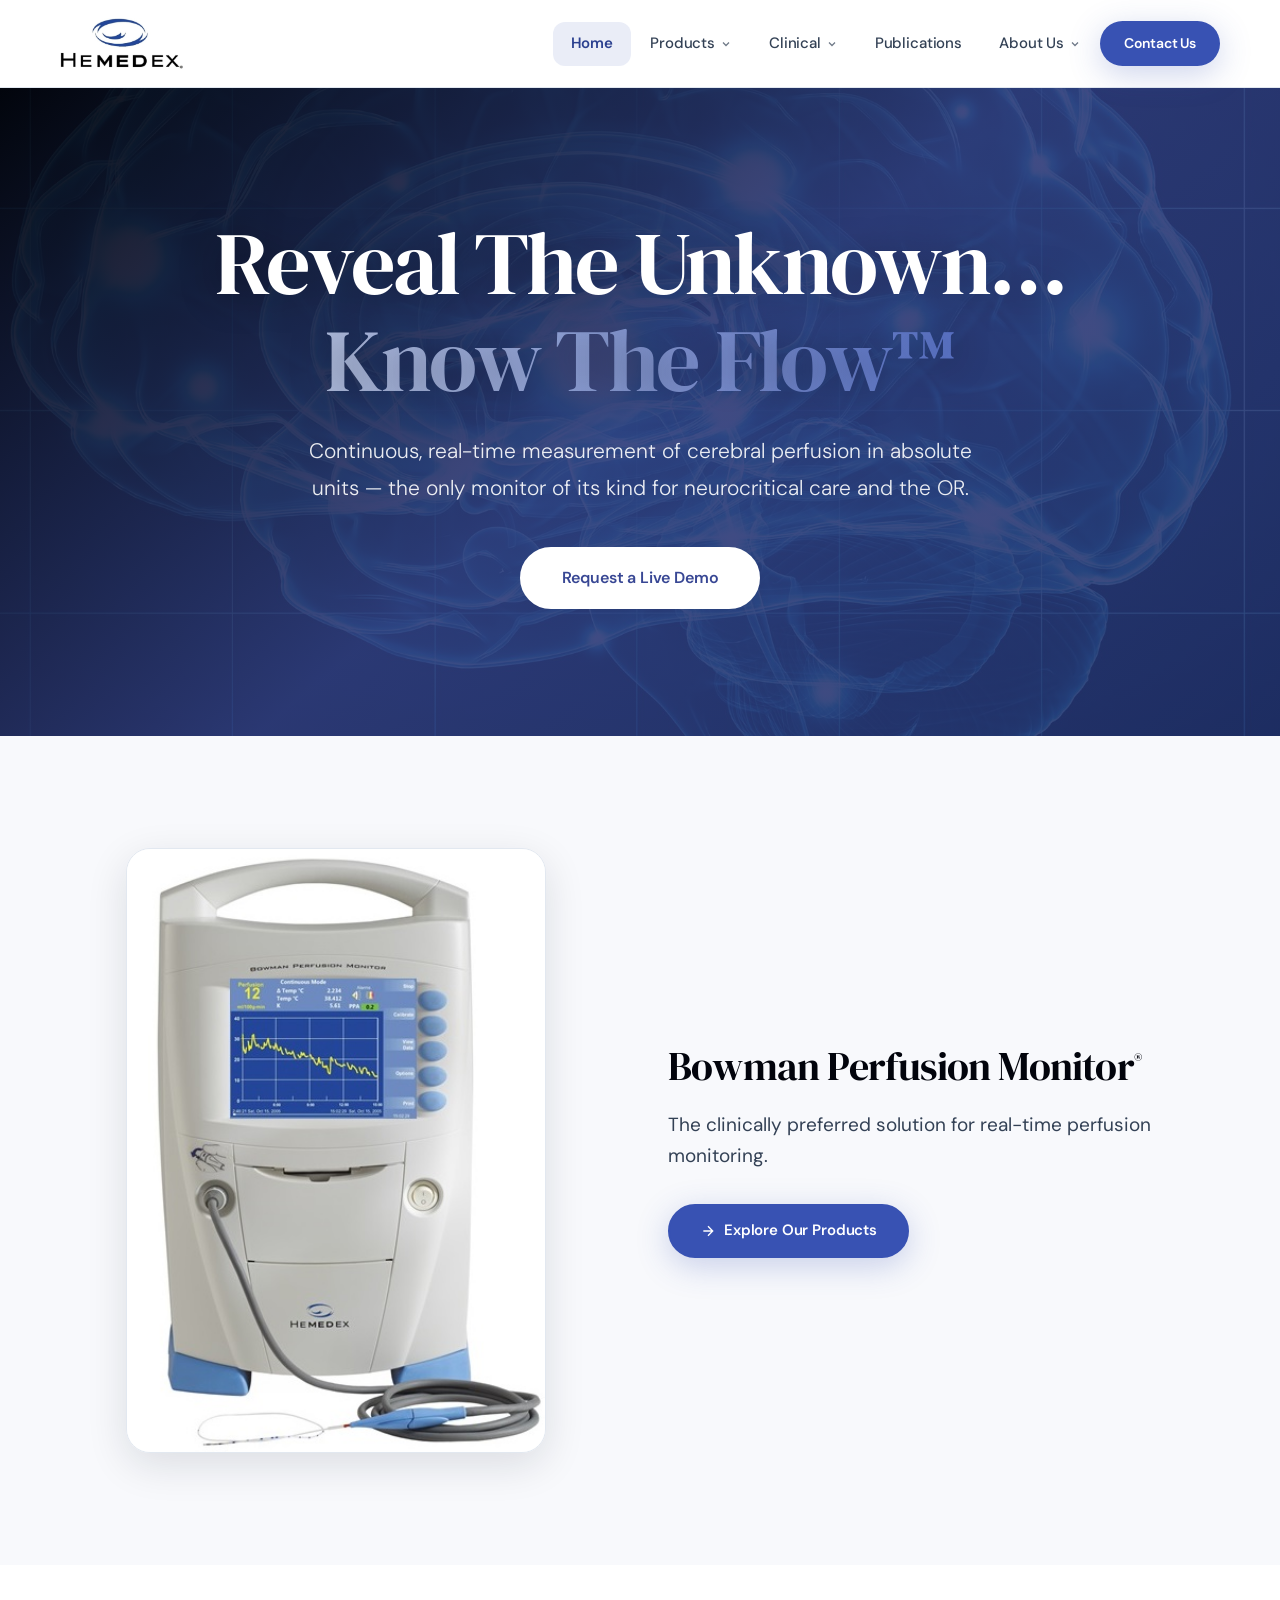
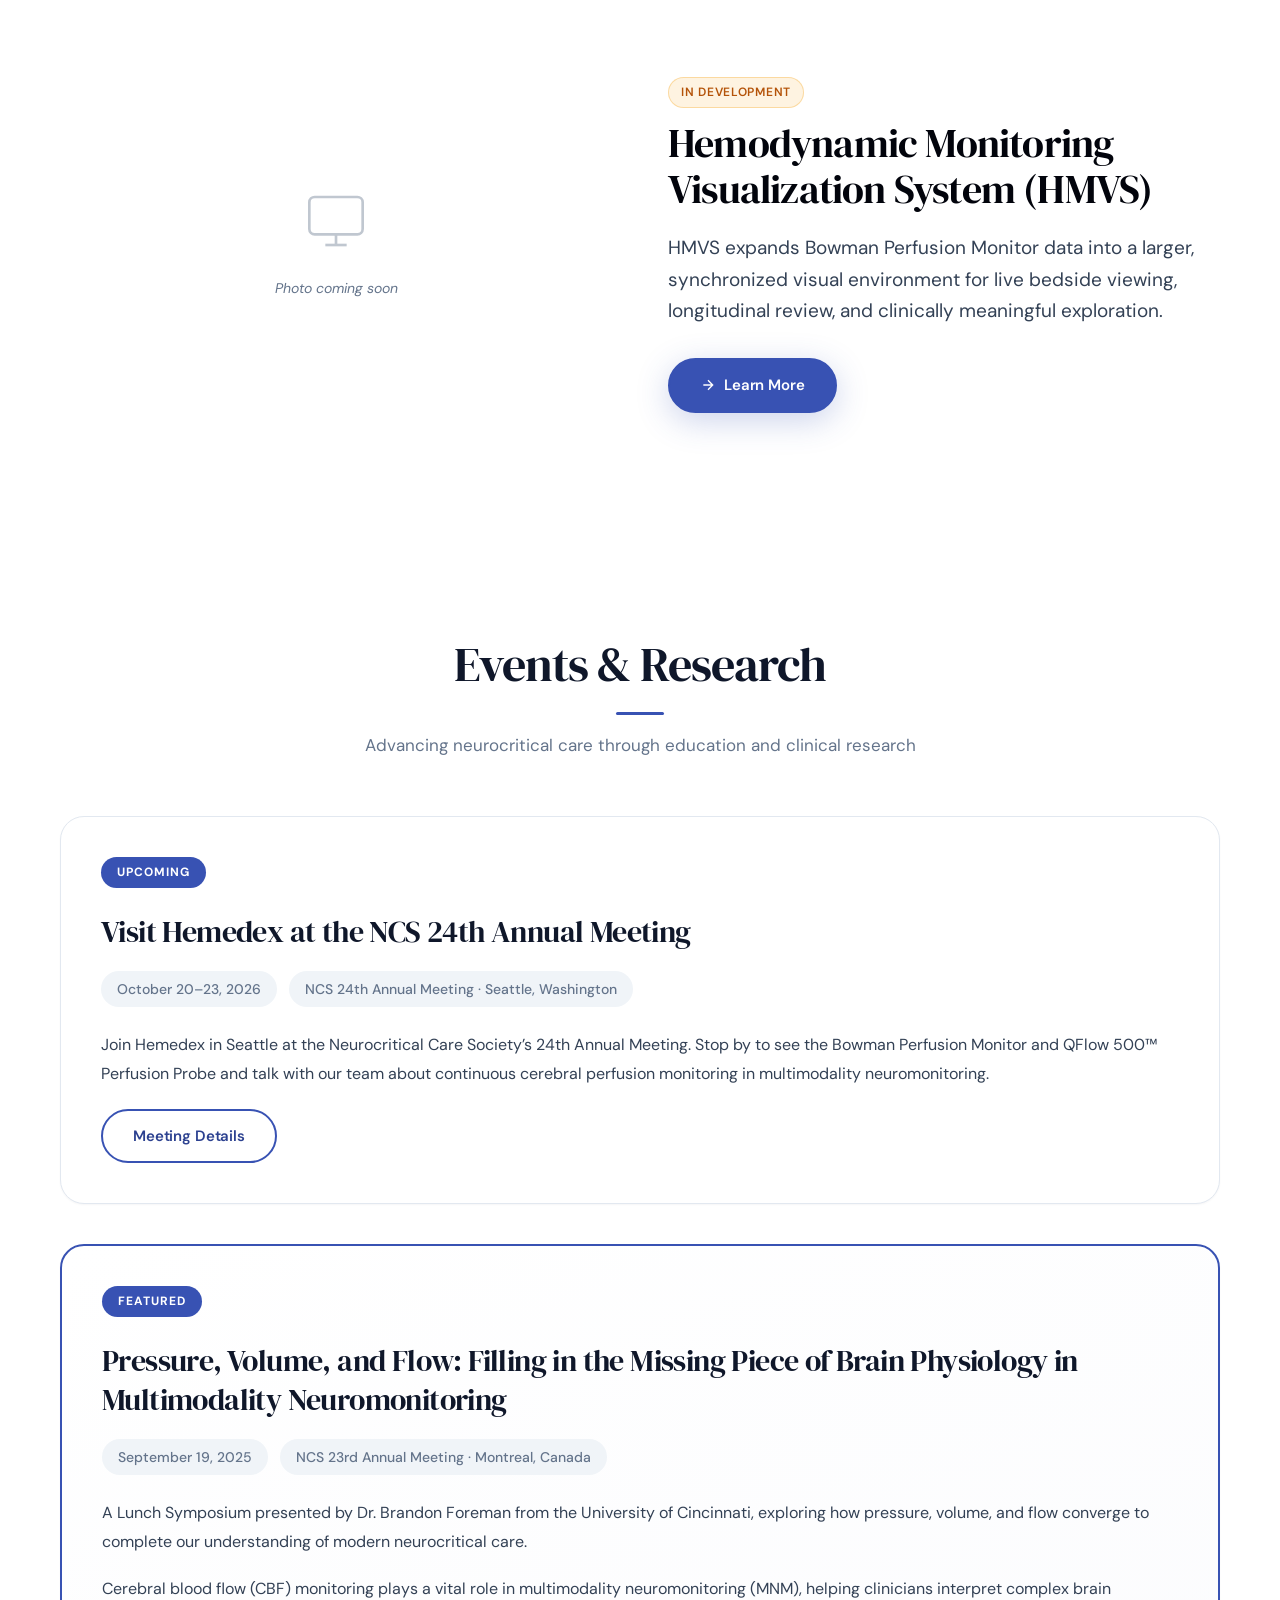
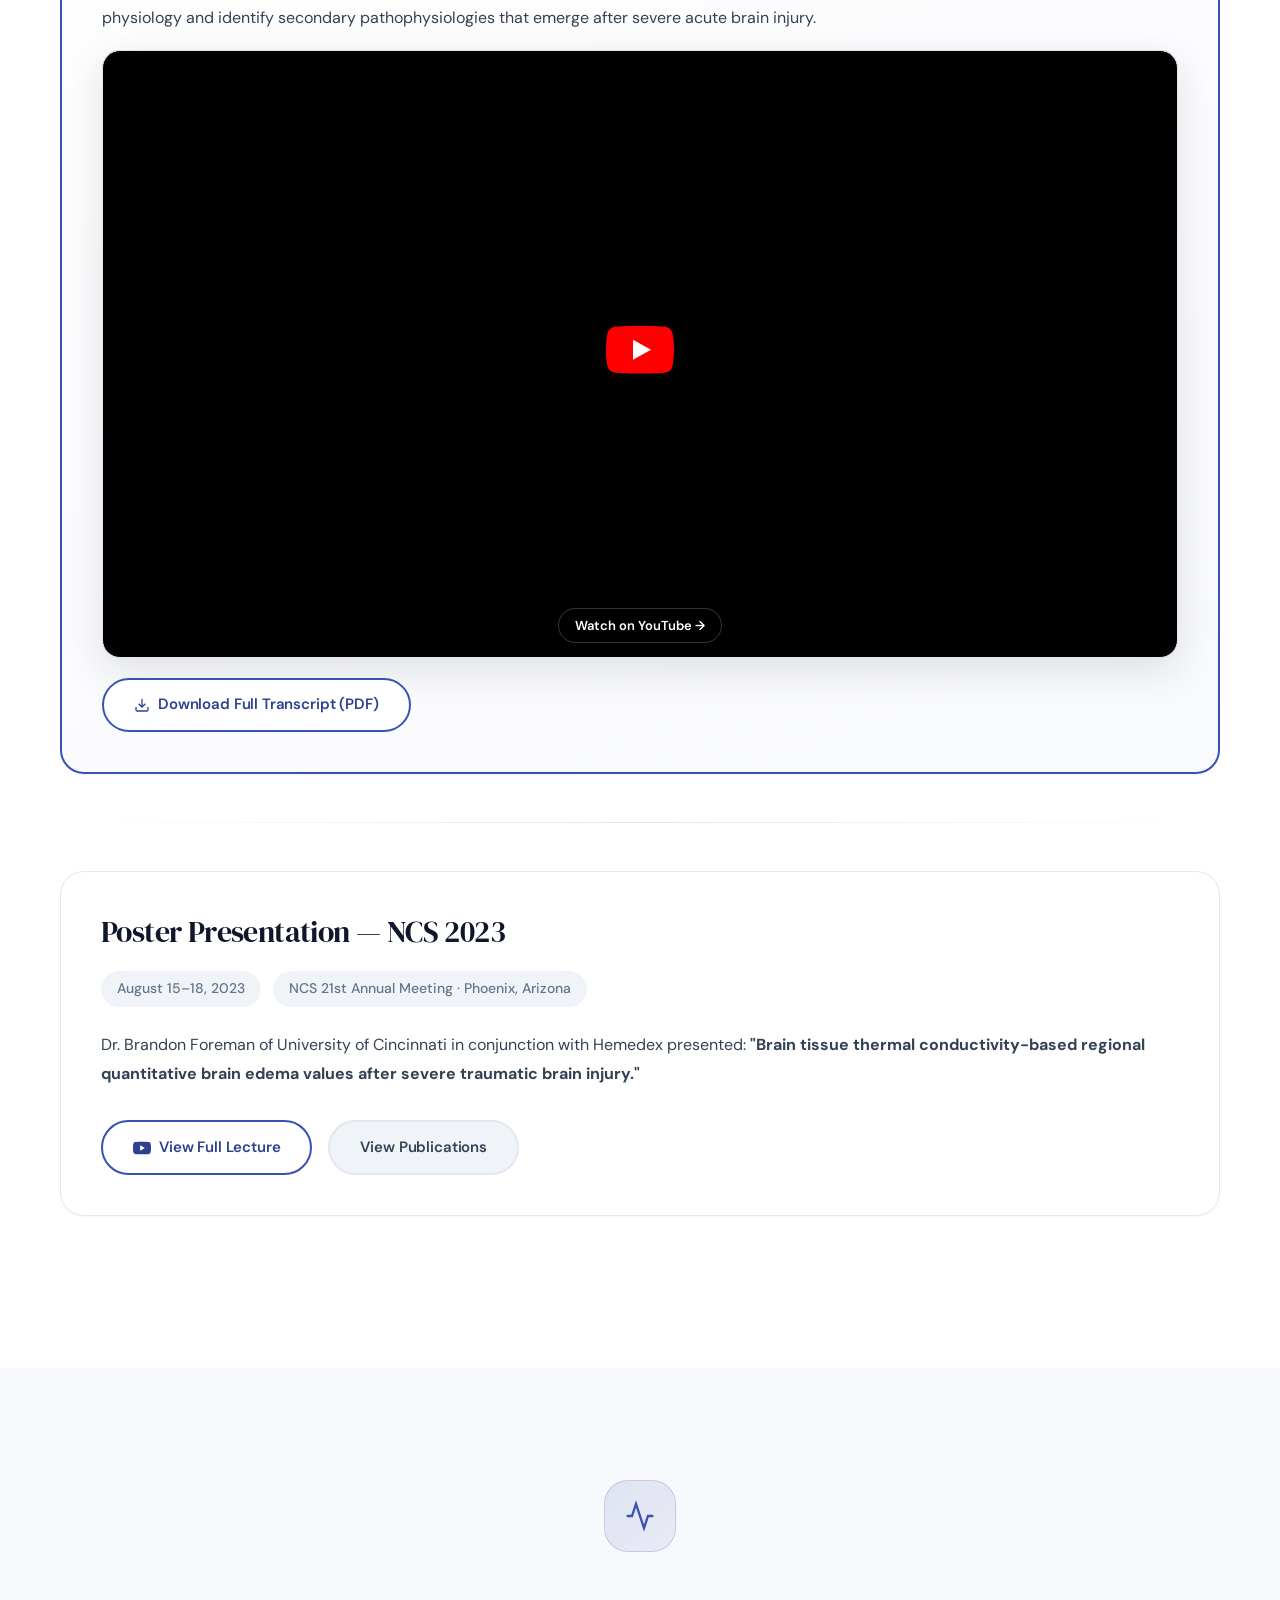
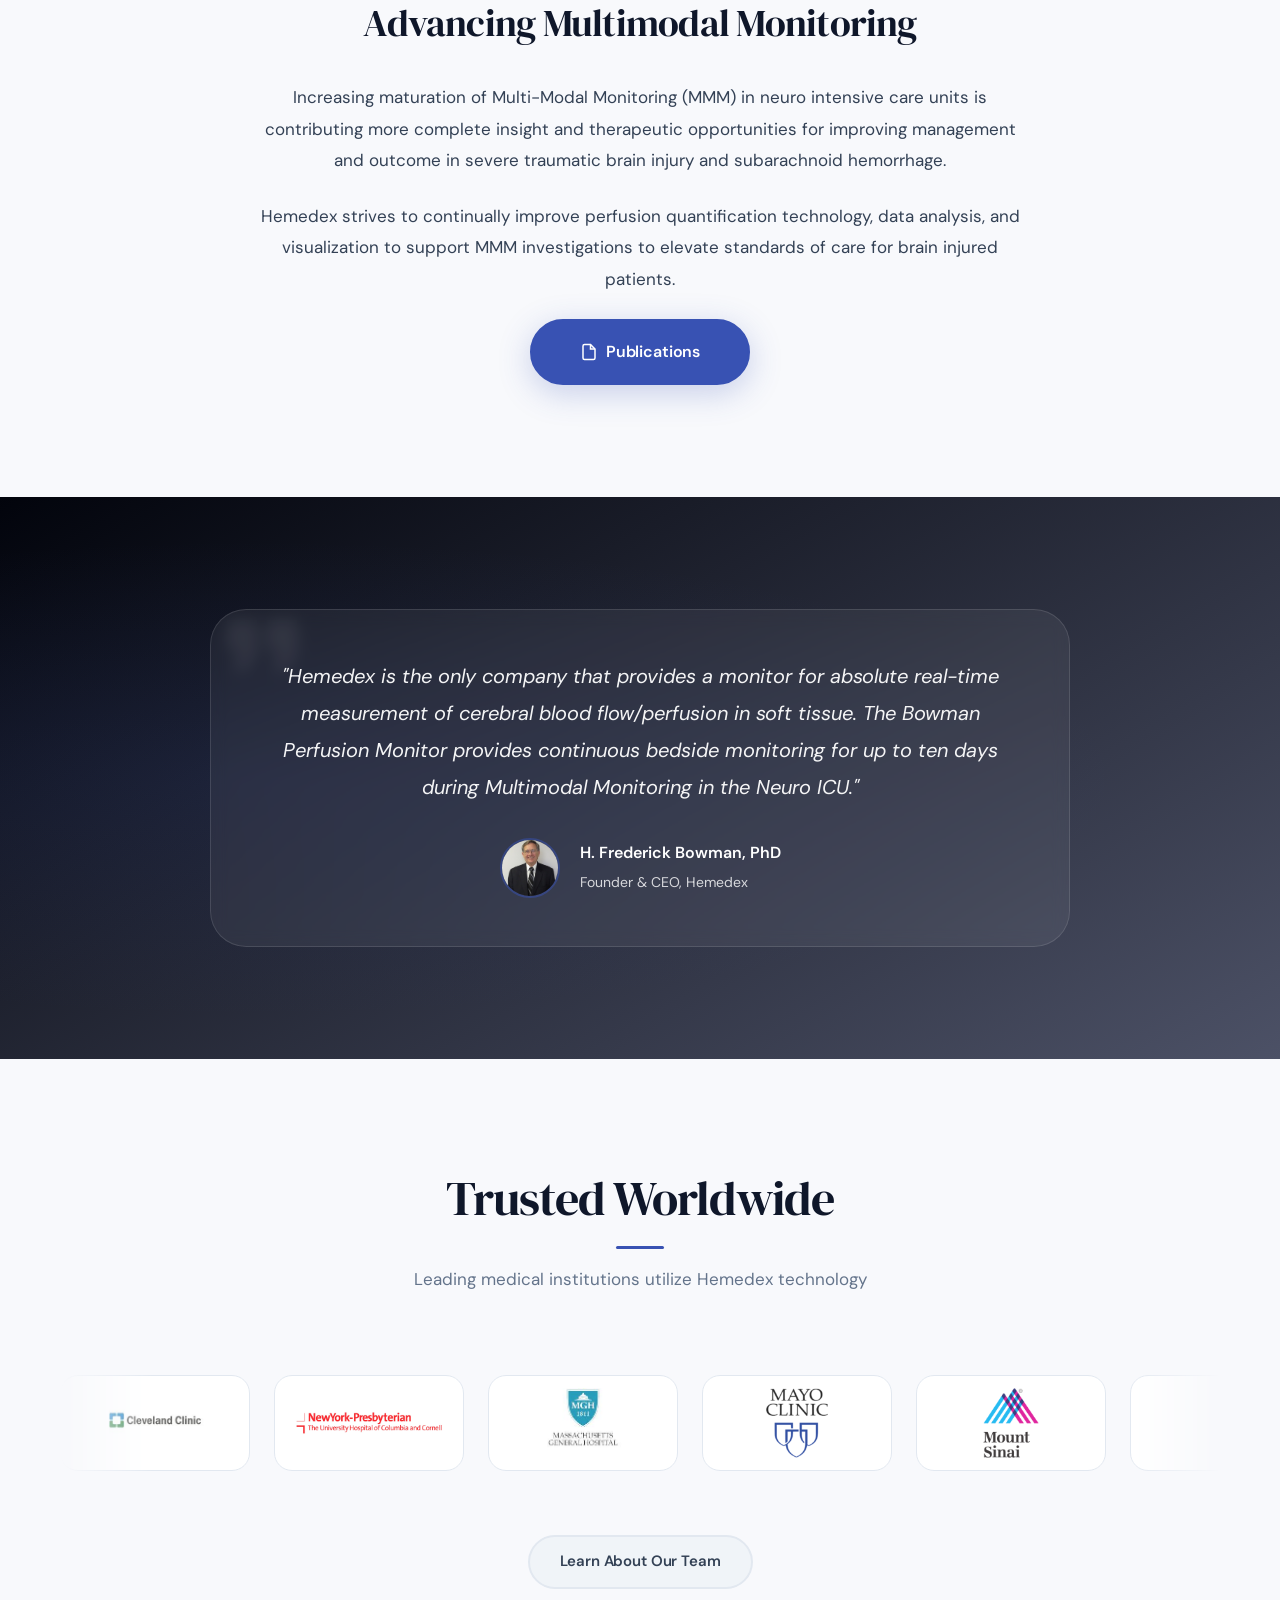
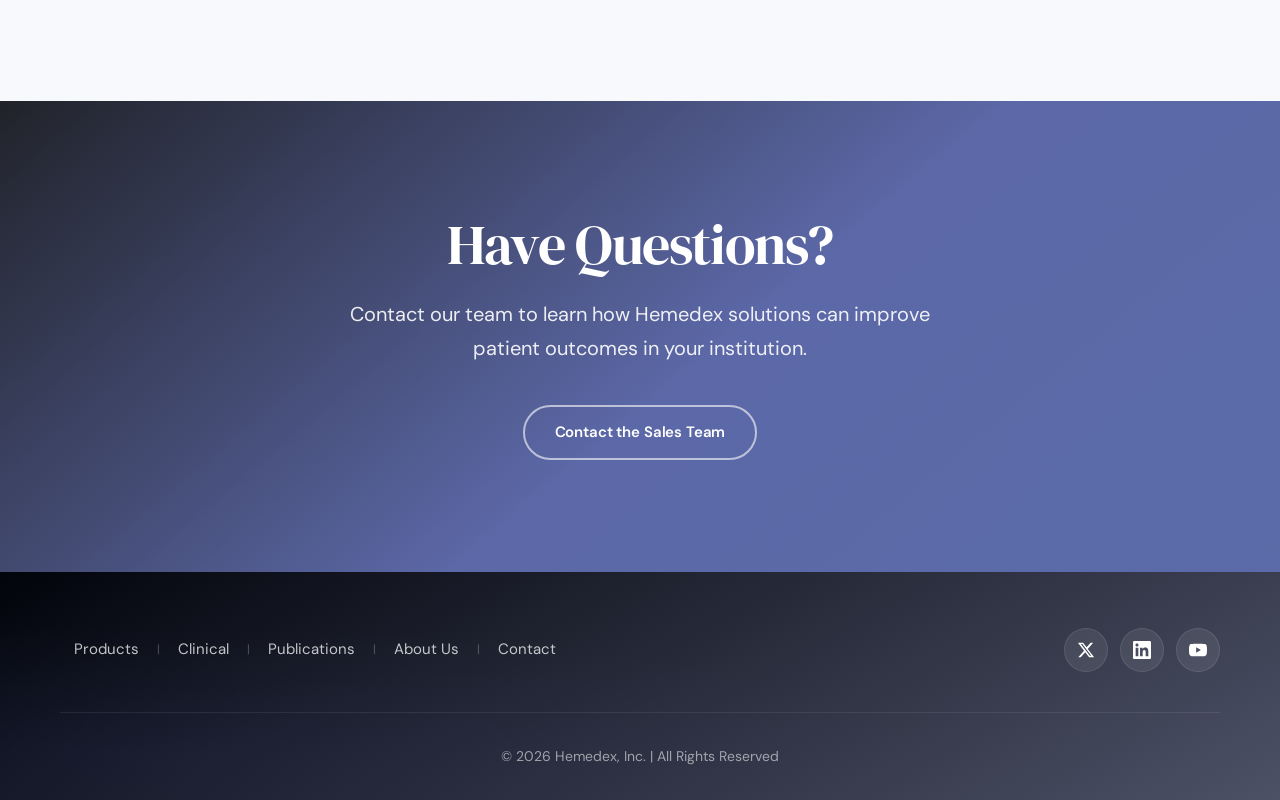
==== commit 91afef4e: "Fix broken contact emails, compress images, add redirects and 404 page Pre-launch fixes that do not " ====
--- a/index.html
+++ b/index.html
@@ -130,7 +130,7 @@
         <!-- Hero -->
         <section class="hero" role="banner">
             <div class="hero-background">
-                <img src="images/backgrounds/shutterstock_294471983.jpg" alt="" class="hero-bg-img" aria-hidden="true">
+                <img src="images/backgrounds/shutterstock_294471983.jpg" alt="" class="hero-bg-img" aria-hidden="true" fetchpriority="high">
             </div>
             <div class="container">
                 <div class="hero-content">
@@ -184,7 +184,7 @@
         </section>
 
         <!-- Events -->
-        <section class="events-section section-padding">
+        <section class="events-section section-padding" id="events">
             <div class="container">
                 <h2 class="section-title">Events &amp; Research</h2>
                 <p class="section-subtitle">Advancing neurocritical care through education and clinical research</p>
@@ -309,73 +309,73 @@
                 <div class="carousel-container" aria-label="Partner institutions" role="region">
                     <div class="carousel-track">
                         <!-- Original set — all 48 customer institutions -->
-                        <div class="carousel-slide"><img src="images/partners/cleveland-clinic.jpg" alt="Cleveland Clinic"></div>
-                        <div class="carousel-slide"><img src="images/partners/nyph.png" alt="Columbia / New York Presbyterian"></div>
-                        <div class="carousel-slide"><img src="images/partners/mass-general.png" alt="Mass General Hospital"></div>
-                        <div class="carousel-slide"><img src="images/partners/mayo.png" alt="Mayo Clinic Jacksonville"></div>
-                        <div class="carousel-slide"><img src="images/partners/mount-sinai.png" alt="Mount Sinai Hospital"></div>
-                        <div class="carousel-slide"><img src="images/partners/promedics.png" alt="Promedics Medizinische Systems GmbH"></div>
-                        <div class="carousel-slide"><img src="images/partners/unm.png" alt="University of New Mexico Hospital"></div>
-                        <div class="carousel-slide"><img src="images/partners/boston-childrens.png" alt="Children's Hospital of Philadelphia"></div>
-                        <div class="carousel-slide"><img src="images/partners/legacy-emanuel.png" alt="Legacy Emanuel Hospital"></div>
-                        <div class="carousel-slide"><img src="images/partners/Health-Solutions-and-Support-AG.png" alt="Health Solutions & Support AG"></div>
-                        <div class="carousel-slide"><img src="images/partners/sunnybrook.png" alt="Sunnybrook Health Science Centre"></div>
-                        <div class="carousel-slide"><img src="images/partners/musc.png" alt="Medical University of South Carolina"></div>
-                        <div class="carousel-slide"><img src="images/partners/ohio-state.png" alt="Ohio State University Health System"></div>
-                        <div class="carousel-slide"><img src="images/partners/stanford.jpeg" alt="Stanford Hospital & Clinics"></div>
-                        <div class="carousel-slide"><img src="images/partners/ucsf.jpg" alt="UCSF Zuckerberg General Hospital"></div>
-                        <div class="carousel-slide"><img src="images/partners/riverside-methodist.png" alt="Riverside Methodist Hospital"></div>
-                        <div class="carousel-slide"><img src="images/partners/maine-medical.png" alt="Maine Medical Center"></div>
-                        <div class="carousel-slide"><img src="images/partners/ny-methodist.png" alt="New York Methodist Hospital"></div>
-                        <div class="carousel-slide"><img src="images/partners/overlook.jpg" alt="Overlook Medical Center"></div>
-                        <div class="carousel-slide"><img src="images/partners/upenn.png" alt="Penn Medicine"></div>
-                        <div class="carousel-slide"><img src="images/partners/upmc.png" alt="University of Pittsburgh Medical Center"></div>
-                        <div class="carousel-slide"><img src="images/partners/utah.png" alt="University of Utah"></div>
-                        <div class="carousel-slide"><img src="images/partners/cedars-sinai.png" alt="Cedars-Sinai Medical Center"></div>
-                        <div class="carousel-slide"><img src="images/partners/vancouver-general.png" alt="Vancouver General Hospital"></div>
-                        <div class="carousel-slide"><img src="images/partners/uh-health.png" alt="University Hospitals Health System"></div>
-                        <div class="carousel-slide"><img src="images/partners/missouri.jpg" alt="University of Missouri"></div>
-                        <div class="carousel-slide"><img src="images/partners/yale.jpeg" alt="Yale School of Medicine"></div>
-                        <div class="carousel-slide"><img src="images/partners/doctors-renaissance.png" alt="Doctors Hospital Renaissance"></div>
-                        <div class="carousel-slide"><img src="images/partners/uc-irvine.png" alt="UC Irvine Medical Center"></div>
-                        <div class="carousel-slide"><img src="images/partners/umass.png" alt="UMass Memorial"></div>
-                        <div class="carousel-slide"><img src="images/partners/cincinatti.gif" alt="University of Cincinnati (UC Health)"></div>
-                        <div class="carousel-slide"><img src="images/partners/geisinger.png" alt="Geisinger"></div>
-                        <div class="carousel-slide"><img src="images/partners/johns-hopkins.jpg" alt="Johns Hopkins"></div>
-                        <div class="carousel-slide"><img src="images/partners/penn-state.png" alt="The MS Hershey Medical Center (Penn State)"></div>
-                        <div class="carousel-slide"><img src="images/partners/brigham.jpg" alt="Brigham & Women's"></div>
-                        <div class="carousel-slide"><img src="images/partners/cooper-health.png" alt="Cooper Health"></div>
-                        <div class="carousel-slide"><img src="images/partners/cleveland-clinic-akron.jpg" alt="Cleveland Clinic - Akron General"></div>
-                        <div class="carousel-slide"><img src="images/partners/u-chicago.png" alt="University of Chicago"></div>
-                        <div class="carousel-slide"><img src="images/partners/kepler-austria.png" alt="Kepler University Hospital (Austria)"></div>
-                        <div class="carousel-slide"><img src="images/partners/karolinksa-sweden.png" alt="Karolinska University Hospital (Sweden)"></div>
-                        <div class="carousel-slide"><img src="images/partners/ubc.jpg" alt="University of British Columbia"></div>
-                        <div class="carousel-slide"><img src="images/partners/jackson-health.png" alt="Jackson Health System"></div>
-                        <div class="carousel-slide"><img src="images/partners/umcno.png" alt="University Medical Center New Orleans"></div>
-                        <div class="carousel-slide"><img src="images/partners/uva.png" alt="University of Virginia"></div>
-                        <div class="carousel-slide"><img src="images/partners/maryland.png" alt="University of Maryland Health System"></div>
-                        <div class="carousel-slide"><img src="images/partners/michigan.png" alt="University of Michigan"></div>
-                        <div class="carousel-slide"><img src="images/partners/utmb.png" alt="University of Texas Medical Branch"></div>
-                        <div class="carousel-slide"><img src="images/partners/wisconsin.png" alt="University of Wisconsin Hospital"></div>
-                        <div class="carousel-slide"><img src="images/partners/hadassah.png" alt="Hadassah Hebrew University Hospital"></div>
-                        <div class="carousel-slide"><img src="images/partners/tri-dm.png" alt="TRI DM"></div>
-                        <div class="carousel-slide"><img src="images/partners/surgi-one.jpg" alt="Surgi-One"></div>
+                        <div class="carousel-slide"><img src="images/partners/cleveland-clinic.jpg" alt="Cleveland Clinic" loading="lazy" decoding="async"></div>
+                        <div class="carousel-slide"><img src="images/partners/nyph.png" alt="Columbia / New York Presbyterian" loading="lazy" decoding="async"></div>
+                        <div class="carousel-slide"><img src="images/partners/mass-general.png" alt="Mass General Hospital" loading="lazy" decoding="async"></div>
+                        <div class="carousel-slide"><img src="images/partners/mayo.png" alt="Mayo Clinic Jacksonville" loading="lazy" decoding="async"></div>
+                        <div class="carousel-slide"><img src="images/partners/mount-sinai.png" alt="Mount Sinai Hospital" loading="lazy" decoding="async"></div>
+                        <div class="carousel-slide"><img src="images/partners/promedics.png" alt="Promedics Medizinische Systems GmbH" loading="lazy" decoding="async"></div>
+                        <div class="carousel-slide"><img src="images/partners/unm.png" alt="University of New Mexico Hospital" loading="lazy" decoding="async"></div>
+                        <div class="carousel-slide"><img src="images/partners/boston-childrens.png" alt="Children's Hospital of Philadelphia" loading="lazy" decoding="async"></div>
+                        <div class="carousel-slide"><img src="images/partners/legacy-emanuel.png" alt="Legacy Emanuel Hospital" loading="lazy" decoding="async"></div>
+                        <div class="carousel-slide"><img src="images/partners/Health-Solutions-and-Support-AG.png" alt="Health Solutions & Support AG" loading="lazy" decoding="async"></div>
+                        <div class="carousel-slide"><img src="images/partners/sunnybrook.png" alt="Sunnybrook Health Science Centre" loading="lazy" decoding="async"></div>
+                        <div class="carousel-slide"><img src="images/partners/musc.png" alt="Medical University of South Carolina" loading="lazy" decoding="async"></div>
+                        <div class="carousel-slide"><img src="images/partners/ohio-state.png" alt="Ohio State University Health System" loading="lazy" decoding="async"></div>
+                        <div class="carousel-slide"><img src="images/partners/stanford.jpeg" alt="Stanford Hospital & Clinics" loading="lazy" decoding="async"></div>
+                        <div class="carousel-slide"><img src="images/partners/ucsf.jpg" alt="UCSF Zuckerberg General Hospital" loading="lazy" decoding="async"></div>
+                        <div class="carousel-slide"><img src="images/partners/riverside-methodist.png" alt="Riverside Methodist Hospital" loading="lazy" decoding="async"></div>
+                        <div class="carousel-slide"><img src="images/partners/maine-medical.png" alt="Maine Medical Center" loading="lazy" decoding="async"></div>
+                        <div class="carousel-slide"><img src="images/partners/ny-methodist.png" alt="New York Methodist Hospital" loading="lazy" decoding="async"></div>
+                        <div class="carousel-slide"><img src="images/partners/overlook.jpg" alt="Overlook Medical Center" loading="lazy" decoding="async"></div>
+                        <div class="carousel-slide"><img src="images/partners/upenn.png" alt="Penn Medicine" loading="lazy" decoding="async"></div>
+                        <div class="carousel-slide"><img src="images/partners/upmc.png" alt="University of Pittsburgh Medical Center" loading="lazy" decoding="async"></div>
+                        <div class="carousel-slide"><img src="images/partners/utah.png" alt="University of Utah" loading="lazy" decoding="async"></div>
+                        <div class="carousel-slide"><img src="images/partners/cedars-sinai.png" alt="Cedars-Sinai Medical Center" loading="lazy" decoding="async"></div>
+                        <div class="carousel-slide"><img src="images/partners/vancouver-general.png" alt="Vancouver General Hospital" loading="lazy" decoding="async"></div>
+                        <div class="carousel-slide"><img src="images/partners/uh-health.png" alt="University Hospitals Health System" loading="lazy" decoding="async"></div>
+                        <div class="carousel-slide"><img src="images/partners/missouri.jpg" alt="University of Missouri" loading="lazy" decoding="async"></div>
+                        <div class="carousel-slide"><img src="images/partners/yale.jpeg" alt="Yale School of Medicine" loading="lazy" decoding="async"></div>
+                        <div class="carousel-slide"><img src="images/partners/doctors-renaissance.png" alt="Doctors Hospital Renaissance" loading="lazy" decoding="async"></div>
+                        <div class="carousel-slide"><img src="images/partners/uc-irvine.png" alt="UC Irvine Medical Center" loading="lazy" decoding="async"></div>
+                        <div class="carousel-slide"><img src="images/partners/umass.png" alt="UMass Memorial" loading="lazy" decoding="async"></div>
+                        <div class="carousel-slide"><img src="images/partners/cincinatti.gif" alt="University of Cincinnati (UC Health)" loading="lazy" decoding="async"></div>
+                        <div class="carousel-slide"><img src="images/partners/geisinger.png" alt="Geisinger" loading="lazy" decoding="async"></div>
+                        <div class="carousel-slide"><img src="images/partners/johns-hopkins.jpg" alt="Johns Hopkins" loading="lazy" decoding="async"></div>
+                        <div class="carousel-slide"><img src="images/partners/penn-state.png" alt="The MS Hershey Medical Center (Penn State)" loading="lazy" decoding="async"></div>
+                        <div class="carousel-slide"><img src="images/partners/brigham.jpg" alt="Brigham & Women's" loading="lazy" decoding="async"></div>
+                        <div class="carousel-slide"><img src="images/partners/cooper-health.png" alt="Cooper Health" loading="lazy" decoding="async"></div>
+                        <div class="carousel-slide"><img src="images/partners/cleveland-clinic-akron.jpg" alt="Cleveland Clinic - Akron General" loading="lazy" decoding="async"></div>
+                        <div class="carousel-slide"><img src="images/partners/u-chicago.png" alt="University of Chicago" loading="lazy" decoding="async"></div>
+                        <div class="carousel-slide"><img src="images/partners/kepler-austria.png" alt="Kepler University Hospital (Austria)" loading="lazy" decoding="async"></div>
+                        <div class="carousel-slide"><img src="images/partners/karolinksa-sweden.png" alt="Karolinska University Hospital (Sweden)" loading="lazy" decoding="async"></div>
+                        <div class="carousel-slide"><img src="images/partners/ubc.jpg" alt="University of British Columbia" loading="lazy" decoding="async"></div>
+                        <div class="carousel-slide"><img src="images/partners/jackson-health.png" alt="Jackson Health System" loading="lazy" decoding="async"></div>
+                        <div class="carousel-slide"><img src="images/partners/umcno.png" alt="University Medical Center New Orleans" loading="lazy" decoding="async"></div>
+                        <div class="carousel-slide"><img src="images/partners/uva.png" alt="University of Virginia" loading="lazy" decoding="async"></div>
+                        <div class="carousel-slide"><img src="images/partners/maryland.png" alt="University of Maryland Health System" loading="lazy" decoding="async"></div>
+                        <div class="carousel-slide"><img src="images/partners/michigan.png" alt="University of Michigan" loading="lazy" decoding="async"></div>
+                        <div class="carousel-slide"><img src="images/partners/utmb.png" alt="University of Texas Medical Branch" loading="lazy" decoding="async"></div>
+                        <div class="carousel-slide"><img src="images/partners/wisconsin.png" alt="University of Wisconsin Hospital" loading="lazy" decoding="async"></div>
+                        <div class="carousel-slide"><img src="images/partners/hadassah.png" alt="Hadassah Hebrew University Hospital" loading="lazy" decoding="async"></div>
+                        <div class="carousel-slide"><img src="images/partners/tri-dm.png" alt="TRI DM" loading="lazy" decoding="async"></div>
+                        <div class="carousel-slide"><img src="images/partners/surgi-one.jpg" alt="Surgi-One" loading="lazy" decoding="async"></div>
                         <!-- Duplicate first 15 for seamless loop -->
-                        <div class="carousel-slide" aria-hidden="true"><img src="images/partners/cleveland-clinic.jpg" alt=""></div>
-                        <div class="carousel-slide" aria-hidden="true"><img src="images/partners/nyph.png" alt=""></div>
-                        <div class="carousel-slide" aria-hidden="true"><img src="images/partners/mass-general.png" alt=""></div>
-                        <div class="carousel-slide" aria-hidden="true"><img src="images/partners/mayo.png" alt=""></div>
-                        <div class="carousel-slide" aria-hidden="true"><img src="images/partners/mount-sinai.png" alt=""></div>
-                        <div class="carousel-slide" aria-hidden="true"><img src="images/partners/promedics.png" alt=""></div>
-                        <div class="carousel-slide" aria-hidden="true"><img src="images/partners/unm.png" alt=""></div>
-                        <div class="carousel-slide" aria-hidden="true"><img src="images/partners/boston-childrens.png" alt=""></div>
-                        <div class="carousel-slide" aria-hidden="true"><img src="images/partners/legacy-emanuel.png" alt=""></div>
-                        <div class="carousel-slide" aria-hidden="true"><img src="images/partners/Health-Solutions-and-Support-AG.png" alt=""></div>
-                        <div class="carousel-slide" aria-hidden="true"><img src="images/partners/sunnybrook.png" alt=""></div>
-                        <div class="carousel-slide" aria-hidden="true"><img src="images/partners/musc.png" alt=""></div>
-                        <div class="carousel-slide" aria-hidden="true"><img src="images/partners/ohio-state.png" alt=""></div>
-                        <div class="carousel-slide" aria-hidden="true"><img src="images/partners/stanford.jpeg" alt=""></div>
-                        <div class="carousel-slide" aria-hidden="true"><img src="images/partners/ucsf.jpg" alt=""></div>
+                        <div class="carousel-slide" aria-hidden="true"><img src="images/partners/cleveland-clinic.jpg" alt="" loading="lazy" decoding="async"></div>
+                        <div class="carousel-slide" aria-hidden="true"><img src="images/partners/nyph.png" alt="" loading="lazy" decoding="async"></div>
+                        <div class="carousel-slide" aria-hidden="true"><img src="images/partners/mass-general.png" alt="" loading="lazy" decoding="async"></div>
+                        <div class="carousel-slide" aria-hidden="true"><img src="images/partners/mayo.png" alt="" loading="lazy" decoding="async"></div>
+                        <div class="carousel-slide" aria-hidden="true"><img src="images/partners/mount-sinai.png" alt="" loading="lazy" decoding="async"></div>
+                        <div class="carousel-slide" aria-hidden="true"><img src="images/partners/promedics.png" alt="" loading="lazy" decoding="async"></div>
+                        <div class="carousel-slide" aria-hidden="true"><img src="images/partners/unm.png" alt="" loading="lazy" decoding="async"></div>
+                        <div class="carousel-slide" aria-hidden="true"><img src="images/partners/boston-childrens.png" alt="" loading="lazy" decoding="async"></div>
+                        <div class="carousel-slide" aria-hidden="true"><img src="images/partners/legacy-emanuel.png" alt="" loading="lazy" decoding="async"></div>
+                        <div class="carousel-slide" aria-hidden="true"><img src="images/partners/Health-Solutions-and-Support-AG.png" alt="" loading="lazy" decoding="async"></div>
+                        <div class="carousel-slide" aria-hidden="true"><img src="images/partners/sunnybrook.png" alt="" loading="lazy" decoding="async"></div>
+                        <div class="carousel-slide" aria-hidden="true"><img src="images/partners/musc.png" alt="" loading="lazy" decoding="async"></div>
+                        <div class="carousel-slide" aria-hidden="true"><img src="images/partners/ohio-state.png" alt="" loading="lazy" decoding="async"></div>
+                        <div class="carousel-slide" aria-hidden="true"><img src="images/partners/stanford.jpeg" alt="" loading="lazy" decoding="async"></div>
+                        <div class="carousel-slide" aria-hidden="true"><img src="images/partners/ucsf.jpg" alt="" loading="lazy" decoding="async"></div>
                     </div>
                 </div>
                 
@@ -390,7 +390,7 @@
         <!-- CTA -->
         <section class="cta-section-final section-padding">
             <div class="cta-background">
-                <img src="images/backgrounds/Webp.net-resizeimage-2-1.jpg" alt="" class="cta-bg-img" aria-hidden="true">
+                <img src="images/backgrounds/Webp.net-resizeimage-2-1.jpg" alt="" class="cta-bg-img" aria-hidden="true" loading="lazy" decoding="async">
             </div>
             <div class="container">
                 <div class="cta-content">
--- a/styles.css
+++ b/styles.css
@@ -30,7 +30,7 @@
     --text-heading:  #0f172a;
     --text-body:     #334155;
     --text-muted:    #64748b;
-    --text-light:    #94a3b8;
+    --text-light:    #5f6f86;
 
     /* Feedback */
     --success: #059669;
@@ -162,6 +162,10 @@
     flex-direction: column;
     gap: 5px;
     padding: 0.5rem;
+    align-items: center;
+    justify-content: center;
+    min-width: 44px;
+    min-height: 44px;
     border-radius: var(--r-sm);
     transition: background var(--t-fast);
 }
@@ -1525,6 +1529,12 @@
     border-color: var(--primary);
     box-shadow: 0 0 0 3px rgba(56,82,179,0.12);
     background: white;
+}
+.pub-search-hint {
+    font-size: 0.75rem;
+    line-height: 1.5;
+    color: var(--text-muted);
+    margin: 0.5rem 0 0;
 }
 .pub-search-count {
     font-size: 0.8125rem;
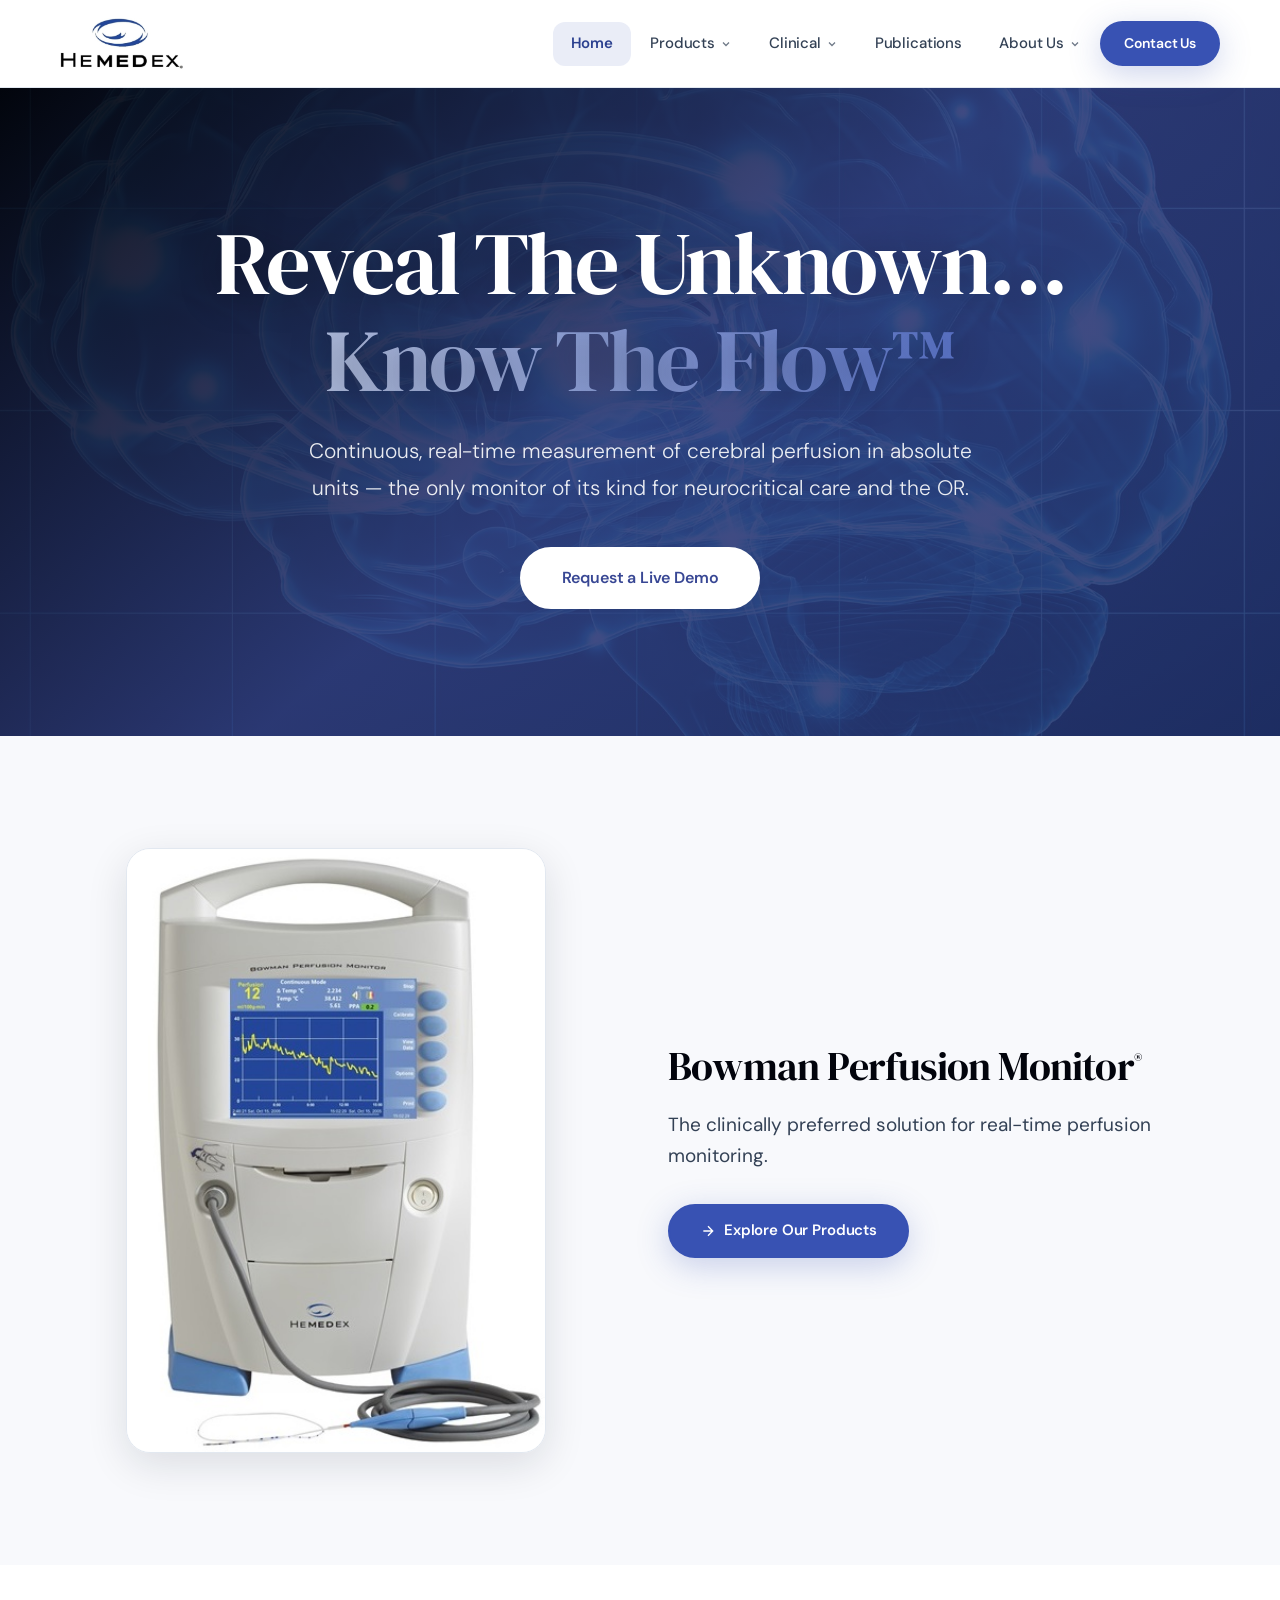
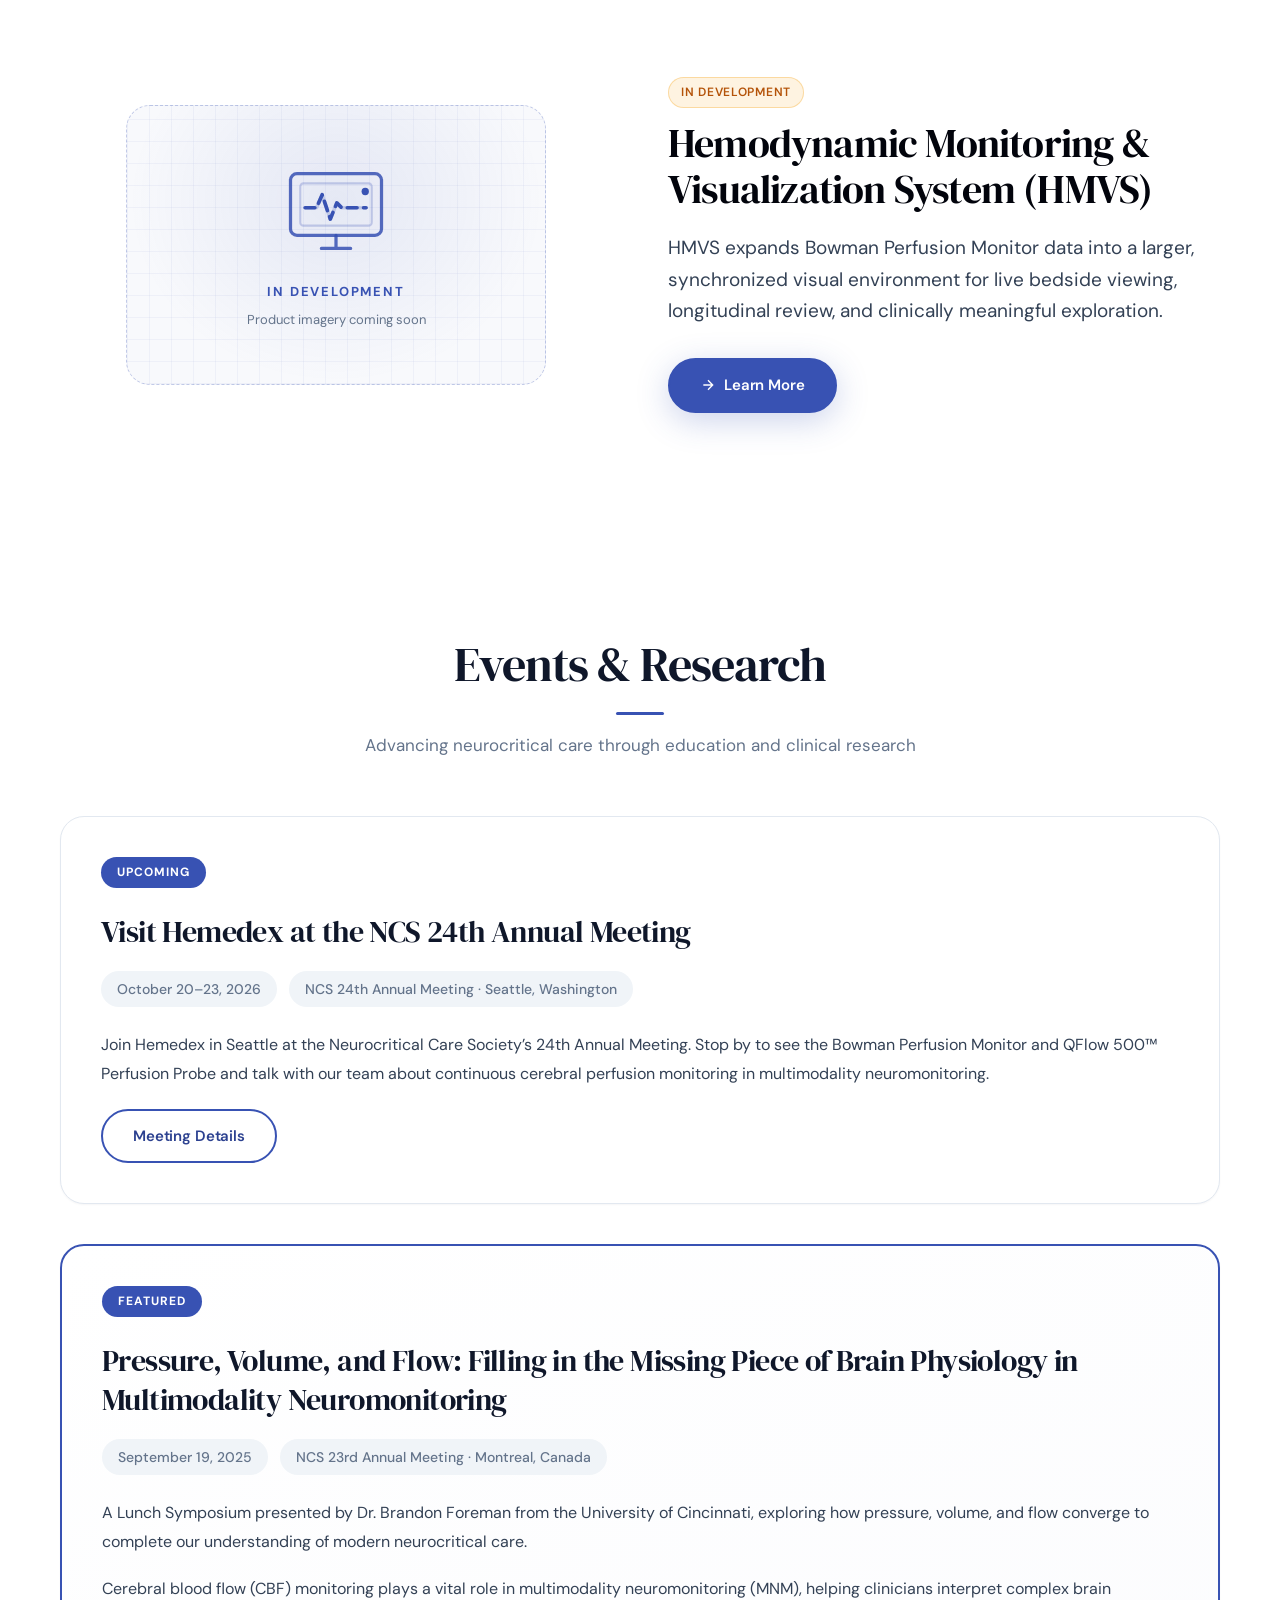
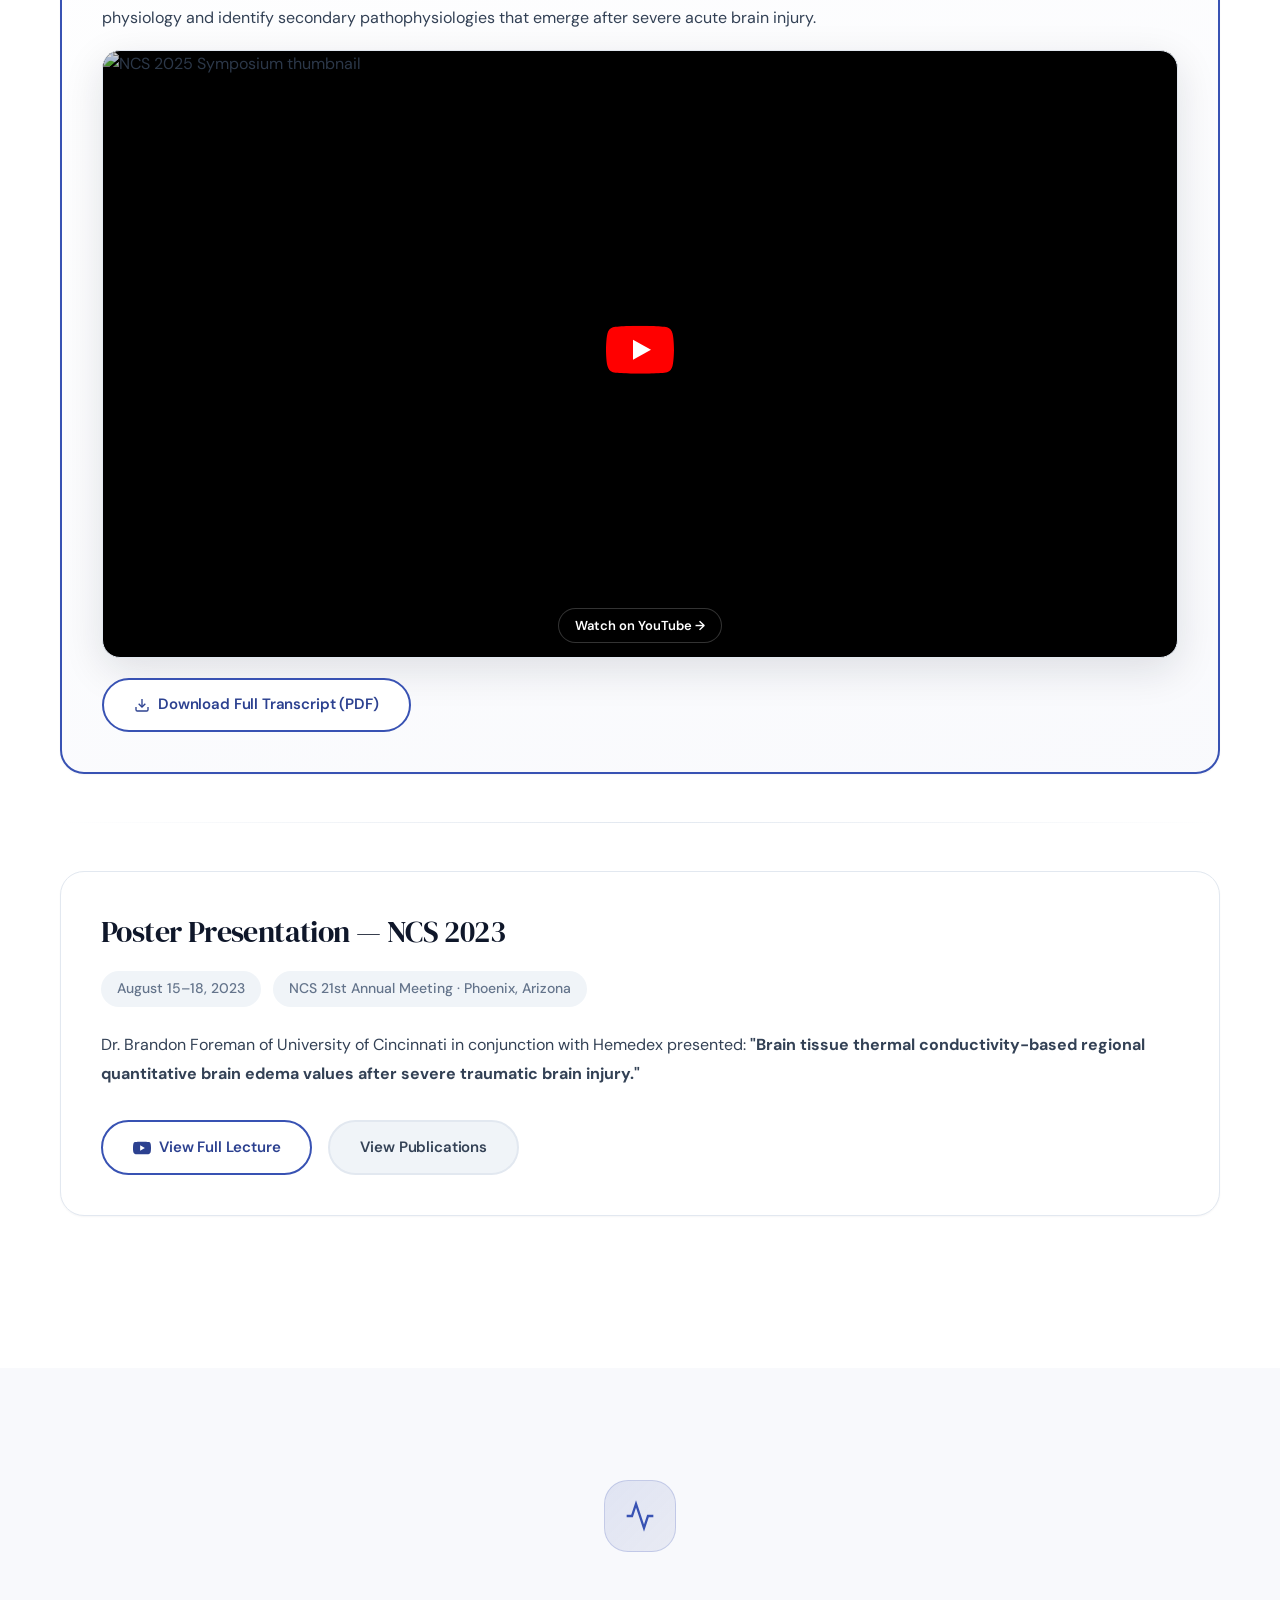
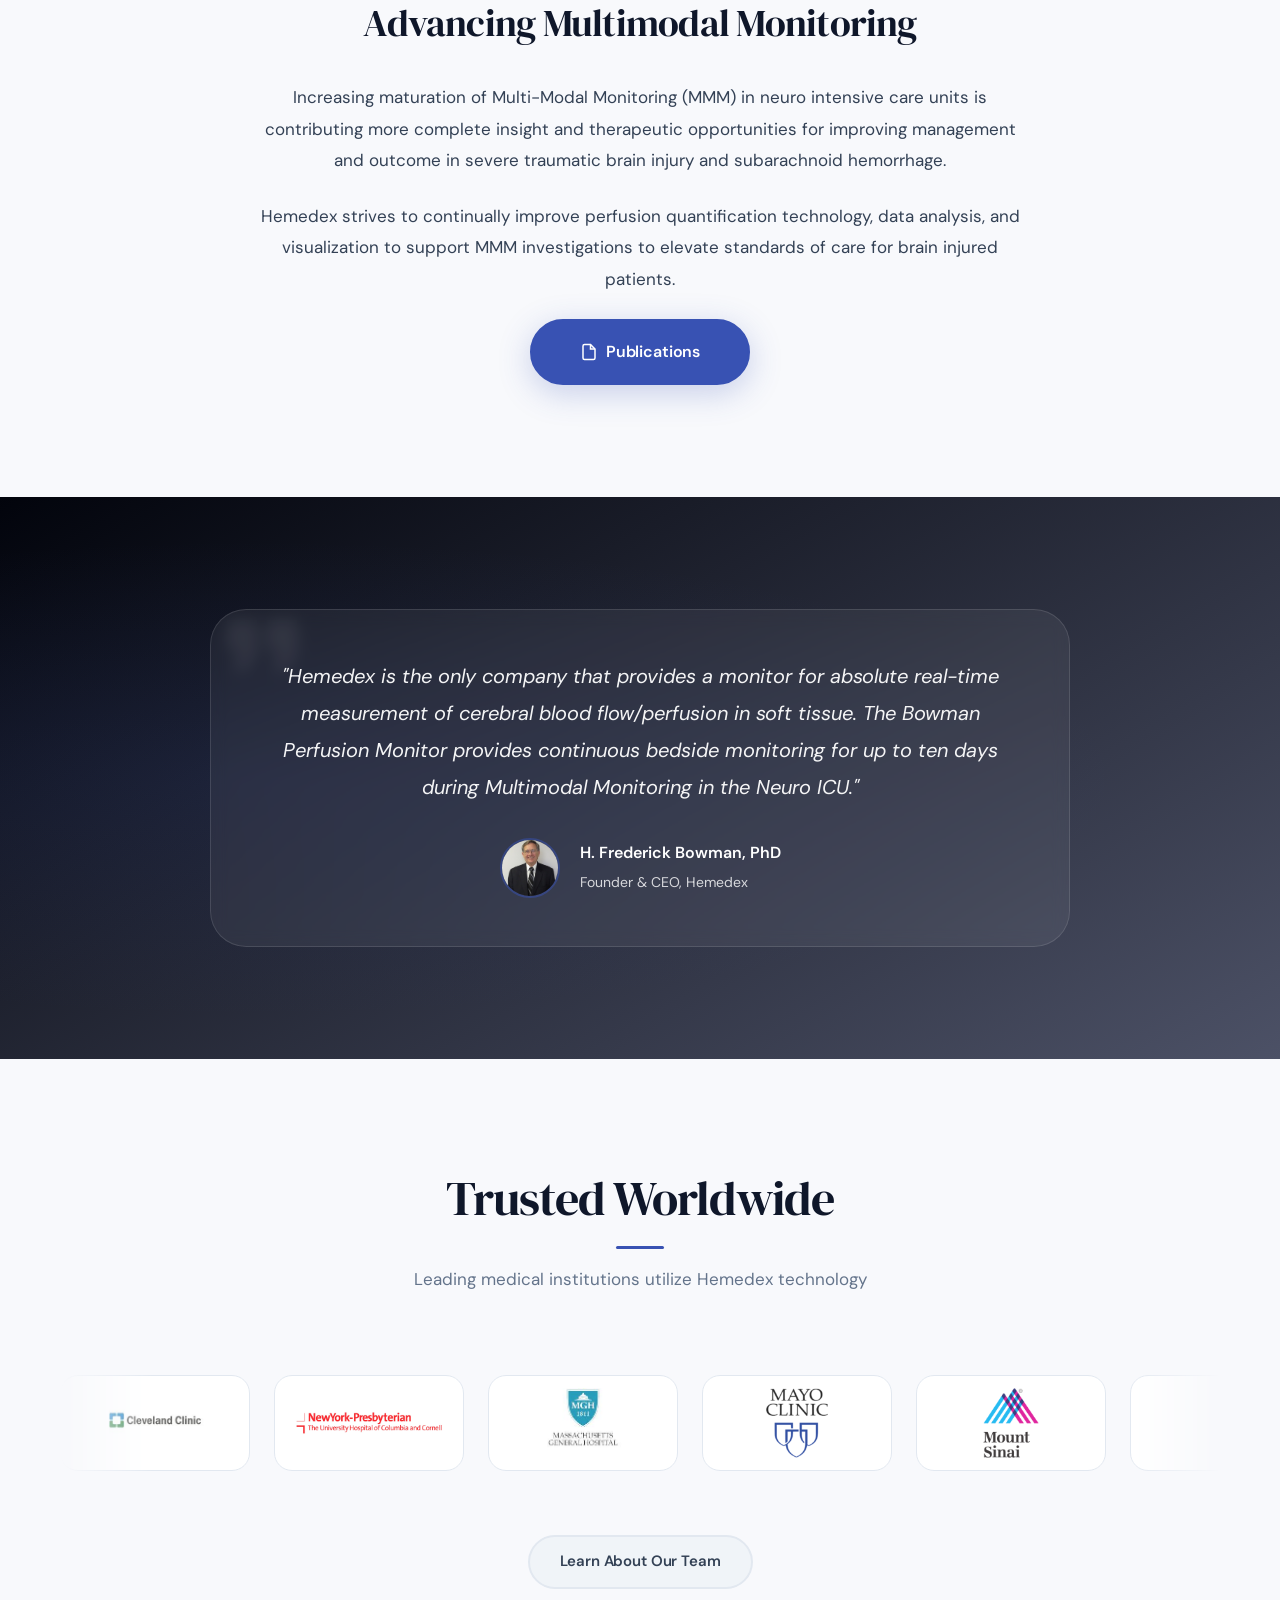
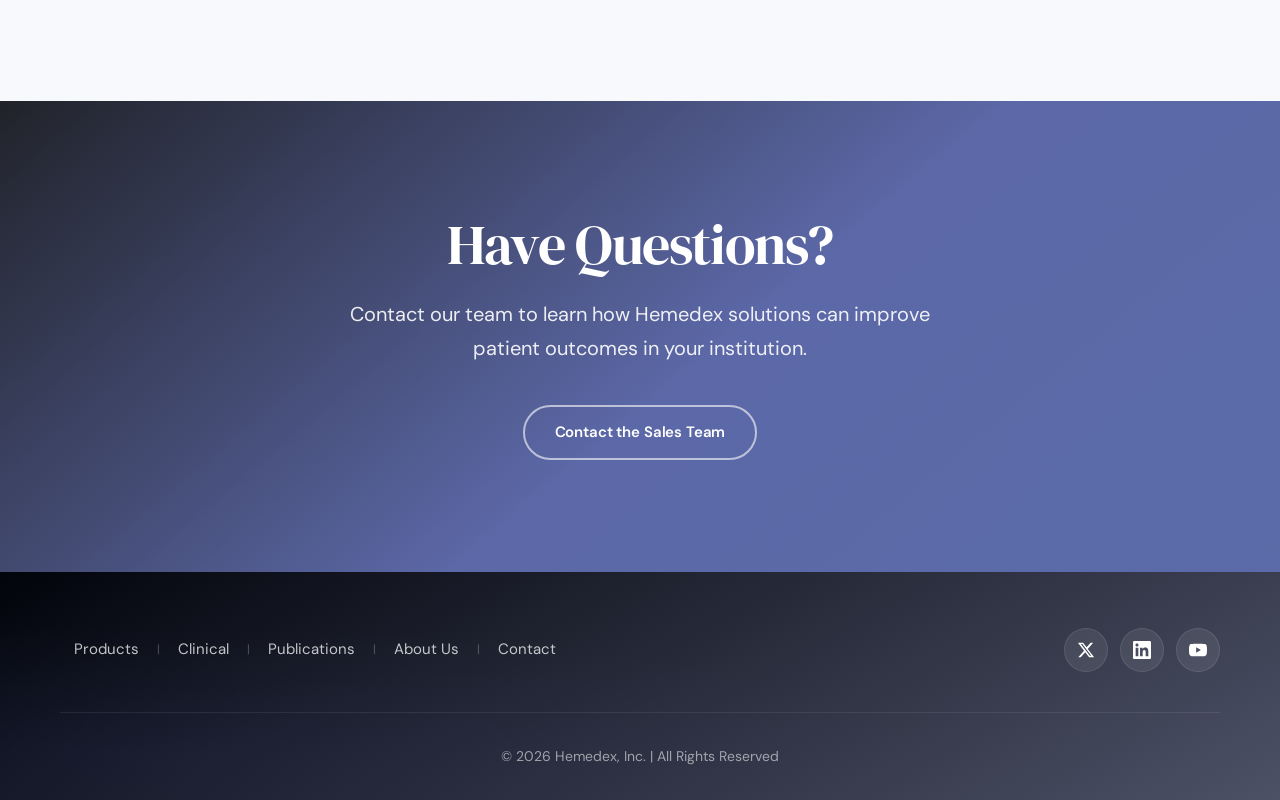
==== commit e9f440ce: "Rename HMVS and replace "photo coming soon" with an In Development graphic Change the product name t" ====
--- a/index.html
+++ b/index.html
@@ -164,15 +164,25 @@
         <section class="product-showcase section-padding">
             <div class="container">
                 <div class="showcase-grid">
-                    <div class="showcase-image" style="background:var(--bg-light);border-radius:var(--r-xl);display:flex;align-items:center;justify-content:center;min-height:280px;">
-                        <div style="text-align:center;color:var(--text-muted);padding:2rem;">
-                            <svg width="64" height="64" viewBox="0 0 24 24" fill="none" stroke="currentColor" stroke-width="1" style="opacity:0.4;margin-bottom:1rem;" aria-hidden="true"><rect x="2" y="3" width="20" height="14" rx="2"/><line x1="8" y1="21" x2="16" y2="21"/><line x1="12" y1="17" x2="12" y2="21"/></svg>
-                            <p style="font-size:0.875rem;font-style:italic;">Photo coming soon</p>
+                    <div class="showcase-image">
+                        <div class="dev-graphic" role="img" aria-label="Product imagery in development">
+                            <svg class="dev-graphic-icon" viewBox="0 0 64 64" fill="none" stroke="currentColor" stroke-width="2" stroke-linecap="round" stroke-linejoin="round" aria-hidden="true">
+                                <rect class="dev-frame" x="4" y="9" width="56" height="38" rx="4"/>
+                                <path class="dev-frame" d="M32 47v8M23 55h18"/>
+                                <rect class="dev-screen" x="10" y="15" width="44" height="26" rx="2" stroke-width="1.25"/>
+                                <path class="dev-trace-base" d="M13 30h7l3.5-8 5 15 4-10 3 3h15" stroke-width="2.25"/>
+                                <path class="dev-trace" d="M13 30h7l3.5-8 5 15 4-10 3 3h15" stroke-width="2.25"/>
+                                <circle class="dev-pulse" cx="50" cy="20" r="2.25" fill="currentColor" stroke="none"/>
+                            </svg>
+                            <div>
+                                <p class="dev-graphic-label">In Development</p>
+                                <p class="dev-graphic-note">Product imagery coming soon</p>
+                            </div>
                         </div>
                     </div>
                     <div class="showcase-content">
                         <span class="badge badge-dev" style="margin-bottom:0.75rem;display:inline-block;">In Development</span>
-                        <h2 class="showcase-title">Hemodynamic Monitoring Visualization System (HMVS)</h2>
+                        <h2 class="showcase-title">Hemodynamic Monitoring &amp; Visualization System (HMVS)</h2>
                         <p class="showcase-desc">HMVS expands Bowman Perfusion Monitor data into a larger, synchronized visual environment for live bedside viewing, longitudinal review, and clinically meaningful exploration.</p>
                         <a href="products.html#next-gen-monitor" class="btn btn-primary">
                             <svg width="16" height="16" viewBox="0 0 24 24" fill="none" stroke="currentColor" stroke-width="2" class="btn-icon" aria-hidden="true"><path d="M5 12h14M12 5l7 7-7 7"/></svg>
--- a/styles.css
+++ b/styles.css
@@ -2966,4 +2966,94 @@
 #mission-vision,
 #global-reach {
     scroll-margin-top: 90px;
-}+}
+
+/* ========================================
+   "IN DEVELOPMENT" PLACEHOLDER GRAPHIC
+   Stands in for product photography that
+   does not exist yet (HMVS, etc.).
+   ======================================== */
+.dev-graphic {
+    width: 100%;
+    display: flex;
+    flex-direction: column;
+    align-items: center;
+    justify-content: center;
+    gap: 1.125rem;
+    padding: 2.75rem 1.5rem;
+    text-align: center;
+    border: 1.5px dashed rgba(56,82,179,0.28);
+    border-radius: var(--r-xl);
+    background:
+        radial-gradient(ellipse at 50% 34%, rgba(56,82,179,0.10), transparent 70%),
+        repeating-linear-gradient(0deg,  rgba(56,82,179,0.05) 0 1px, transparent 1px 22px),
+        repeating-linear-gradient(90deg, rgba(56,82,179,0.05) 0 1px, transparent 1px 22px),
+        var(--bg-off);
+}
+.dev-graphic-icon {
+    width: 104px;
+    height: 104px;
+    color: var(--primary);
+    flex-shrink: 0;
+}
+.dev-graphic-icon .dev-frame  { opacity: 0.85; }
+.dev-graphic-icon .dev-screen { opacity: 0.25; }
+.dev-graphic-icon .dev-trace-base { opacity: 0.22; }
+.dev-graphic-icon .dev-trace {
+    stroke-dasharray: 6 4;
+    animation: devTraceFlow 1.8s linear infinite;
+}
+.dev-graphic-icon .dev-pulse {
+    transform-origin: center;
+    animation: devPulse 1.8s var(--ease-out) infinite;
+}
+@keyframes devTraceFlow { to { stroke-dashoffset: -20; } }
+@keyframes devPulse {
+    0%, 100% { opacity: 0.25; }
+    50%      { opacity: 1; }
+}
+.dev-graphic-label {
+    margin: 0;
+    font-family: var(--font-body);
+    font-size: 0.8125rem;
+    font-weight: 700;
+    text-transform: uppercase;
+    letter-spacing: 0.14em;
+    color: var(--primary);
+}
+.dev-graphic-note {
+    margin: 0.4rem 0 0;
+    font-size: 0.8125rem;
+    color: var(--text-muted);
+}
+
+/* Compact variant - fills the fixed-height image area of a product card */
+.dev-graphic-sm {
+    height: 100%;
+    gap: 0.75rem;
+    padding: 1.5rem 1rem;
+    border: none;
+    border-radius: 0;
+}
+.dev-graphic-sm .dev-graphic-icon { width: 68px; height: 68px; }
+.dev-graphic-sm .dev-graphic-label { font-size: 0.6875rem; letter-spacing: 0.12em; }
+.dev-graphic-sm .dev-graphic-note  { font-size: 0.75rem; margin-top: 0.25rem; }
+
+/* Let the graphic run edge-to-edge inside a product detail image panel */
+.product-detail-image.is-placeholder {
+    padding: 0;
+    background: transparent;
+    border: none;
+    box-shadow: none;
+}
+.product-detail-image.is-placeholder .dev-graphic { min-height: 320px; }
+.showcase-image .dev-graphic { min-height: 280px; max-width: 420px; }
+
+@media (prefers-reduced-motion: reduce) {
+    .dev-graphic-icon .dev-trace-base { opacity: 0.22; }
+.dev-graphic-icon .dev-trace {
+        stroke-dasharray: none;
+        animation: none;
+    }
+    .dev-graphic-icon .dev-pulse { animation: none; opacity: 1; }
+}
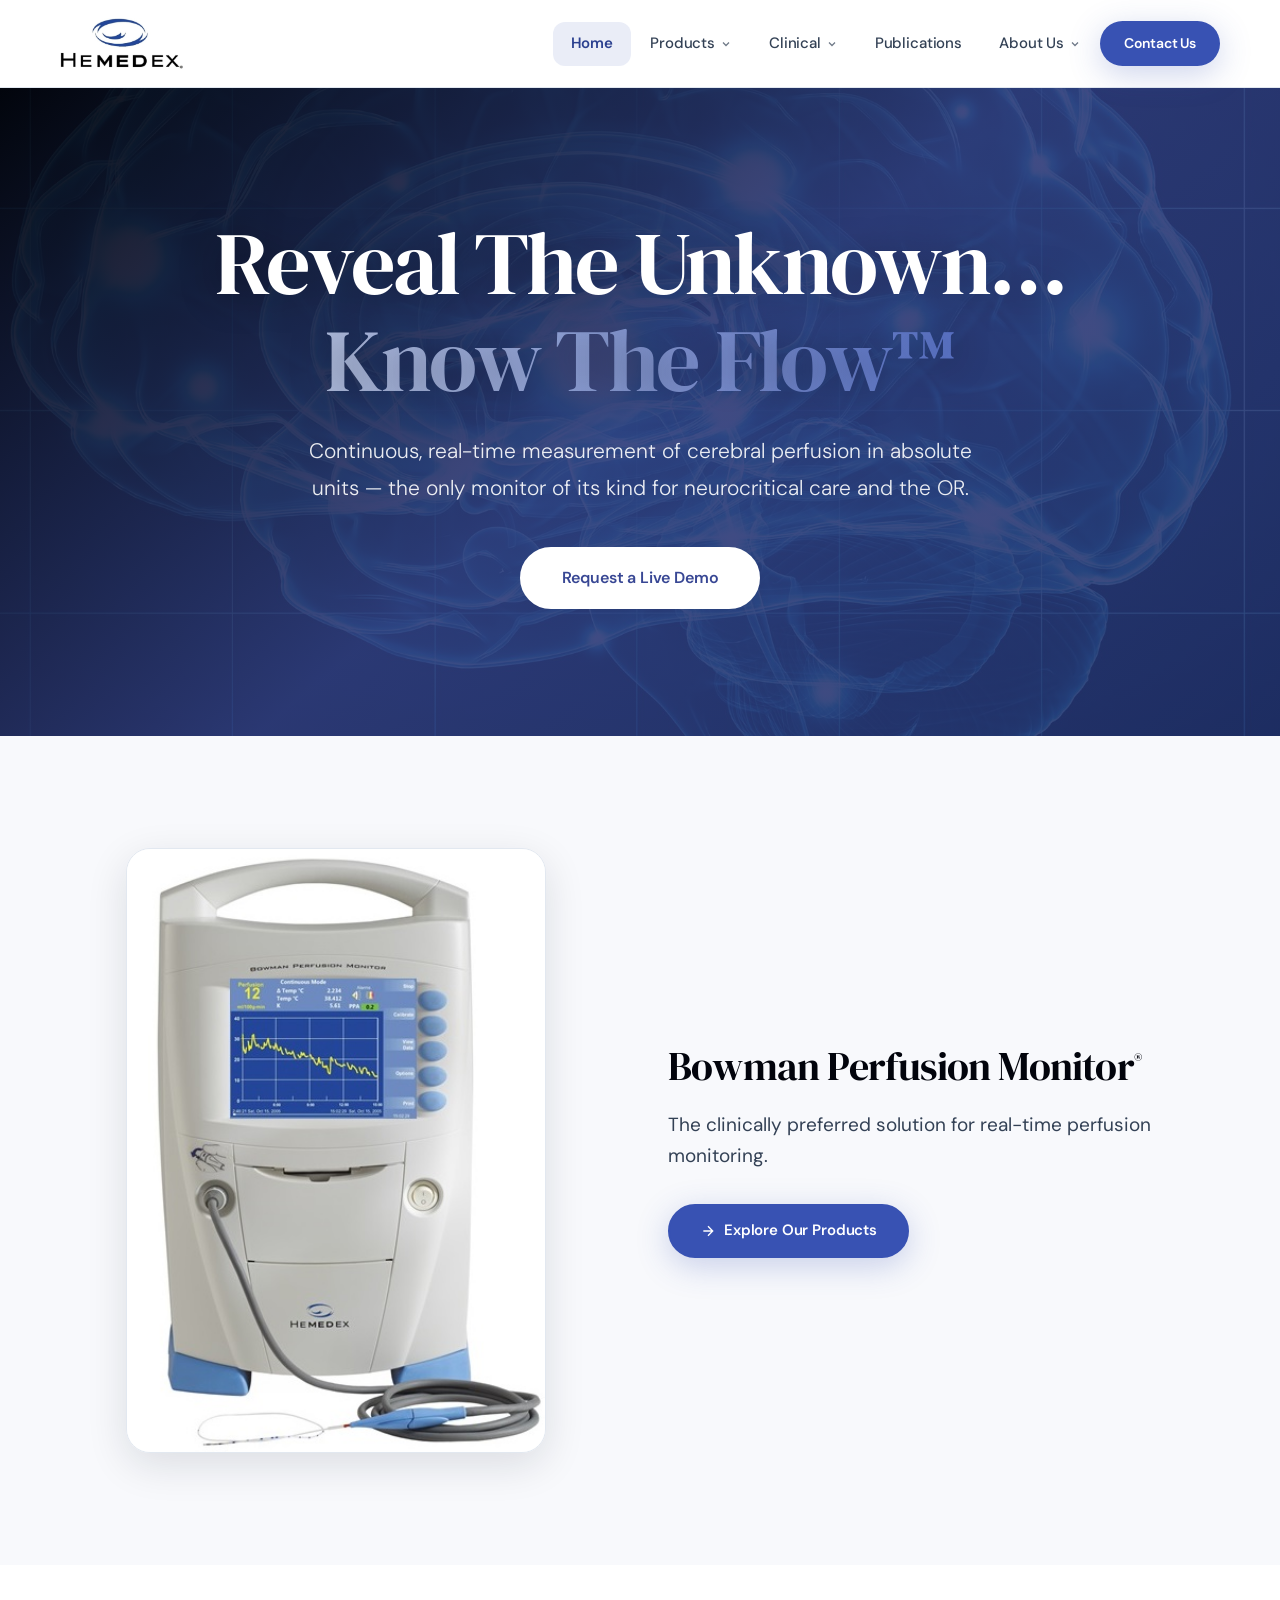
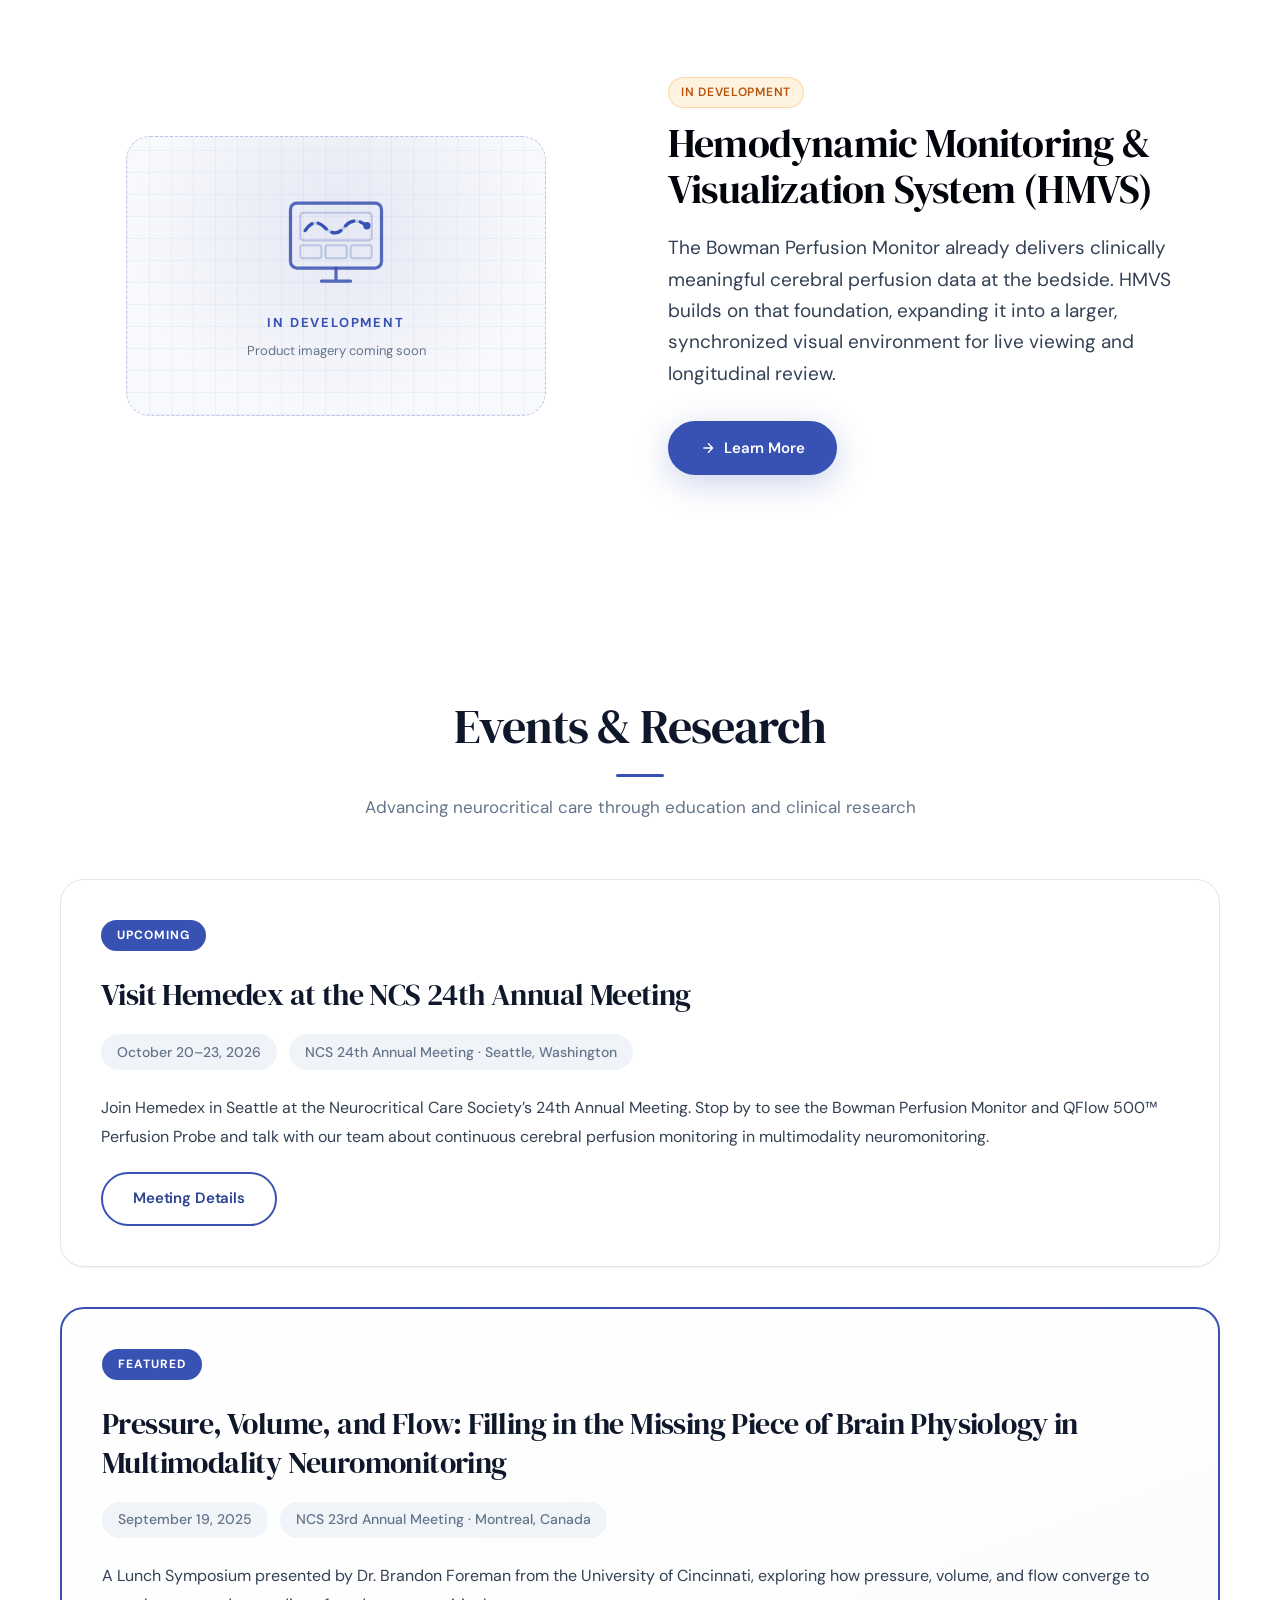
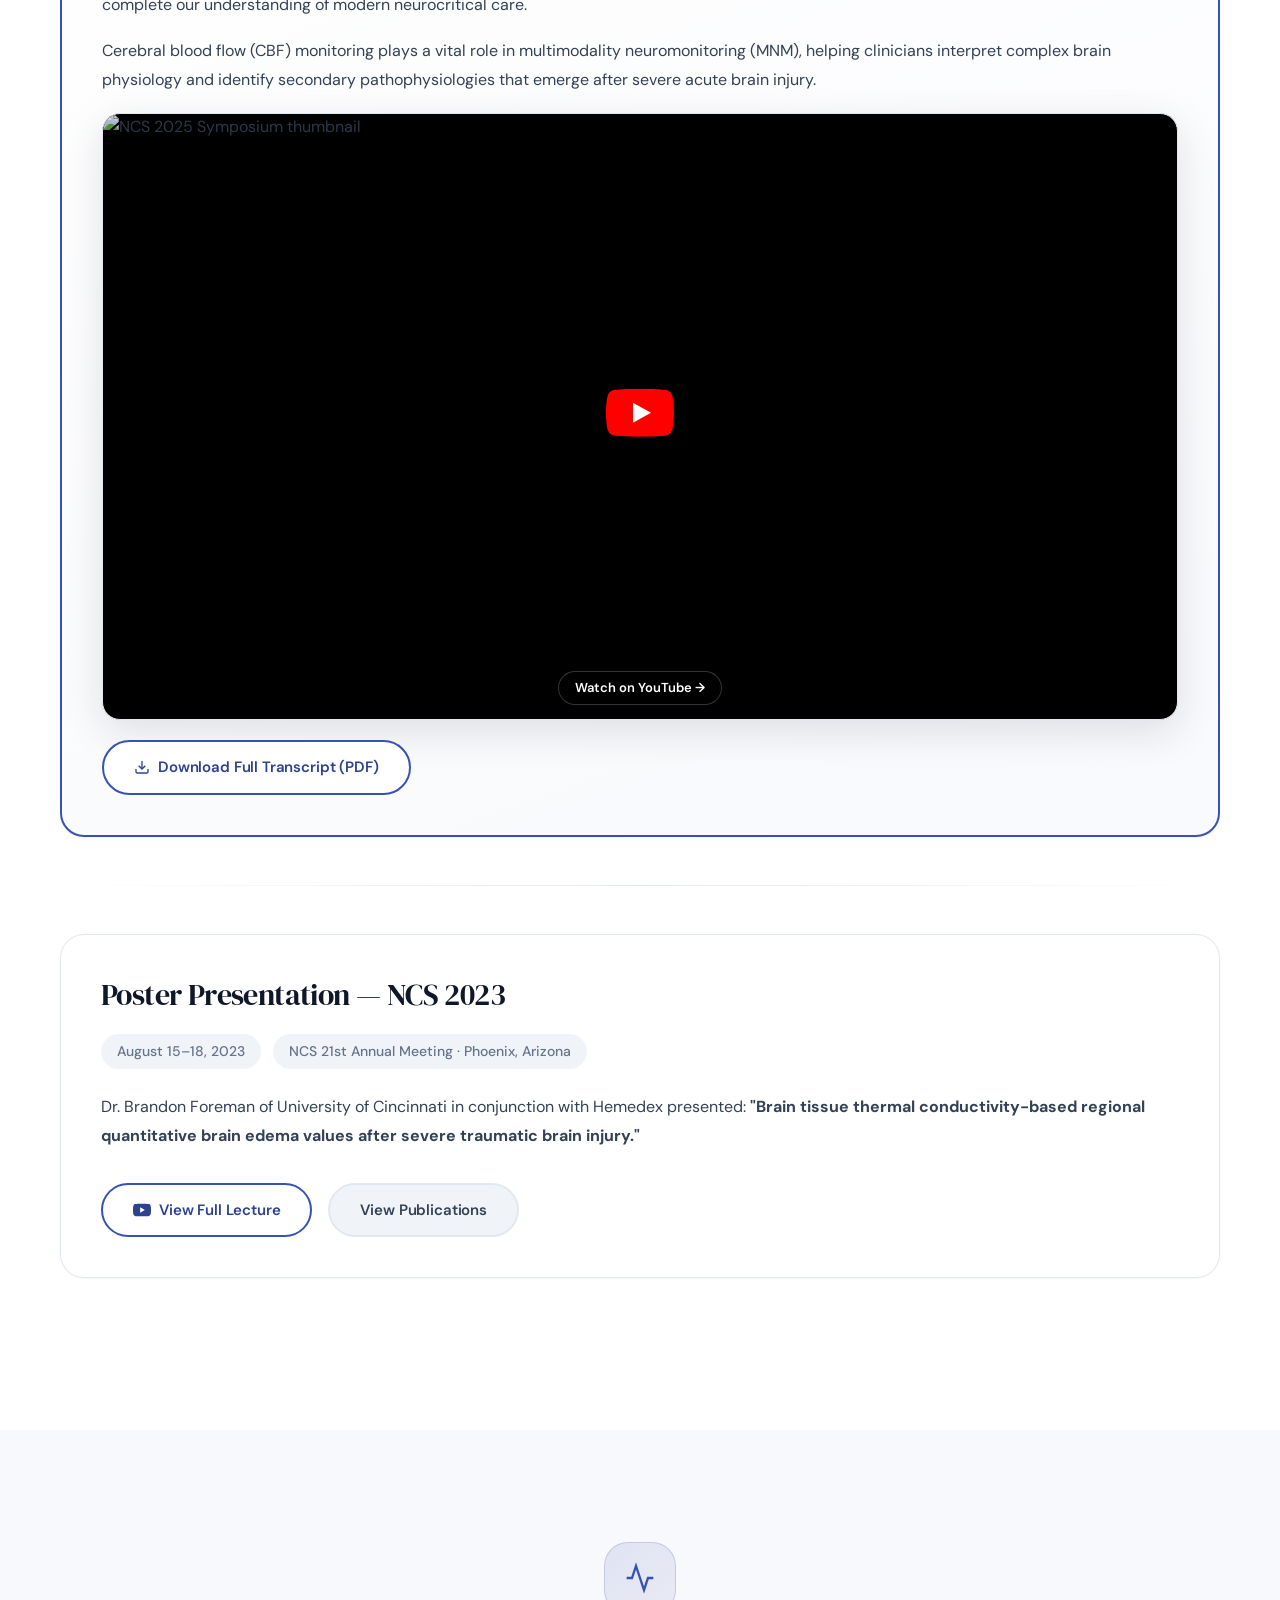
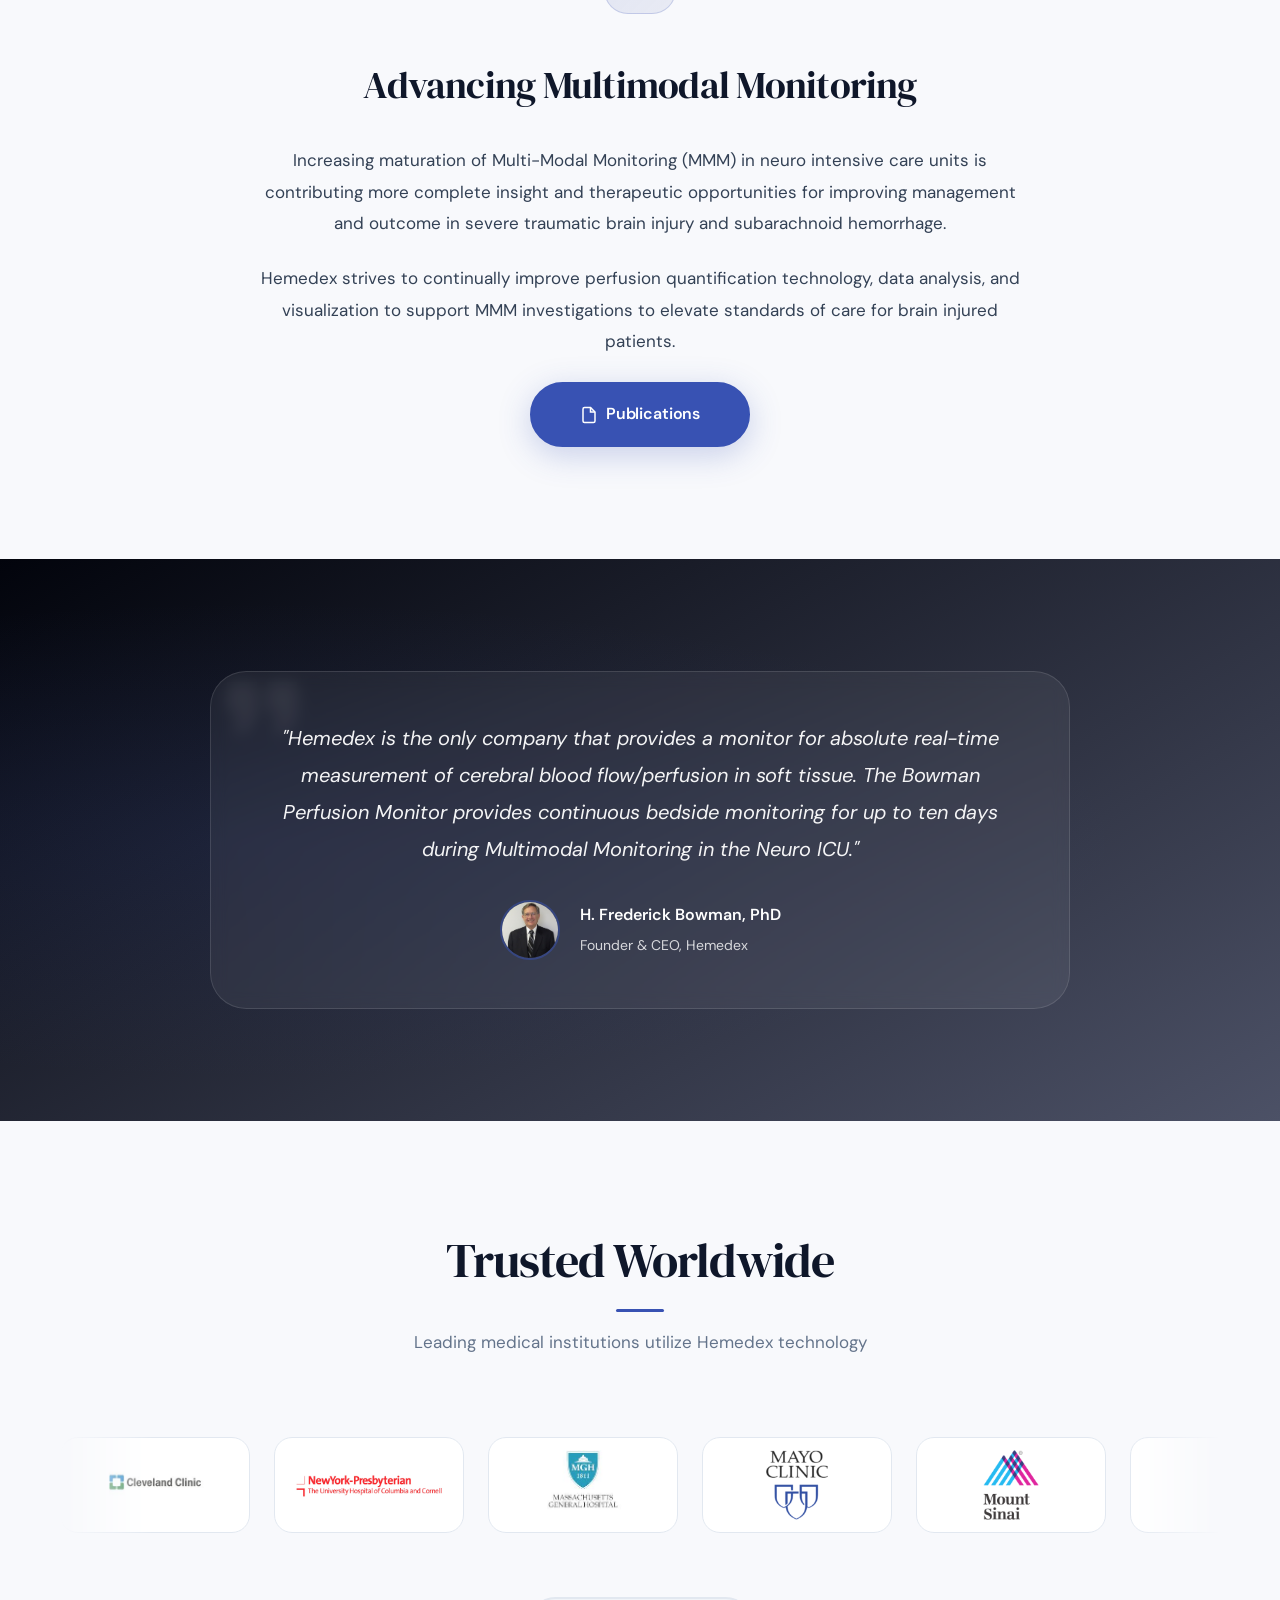
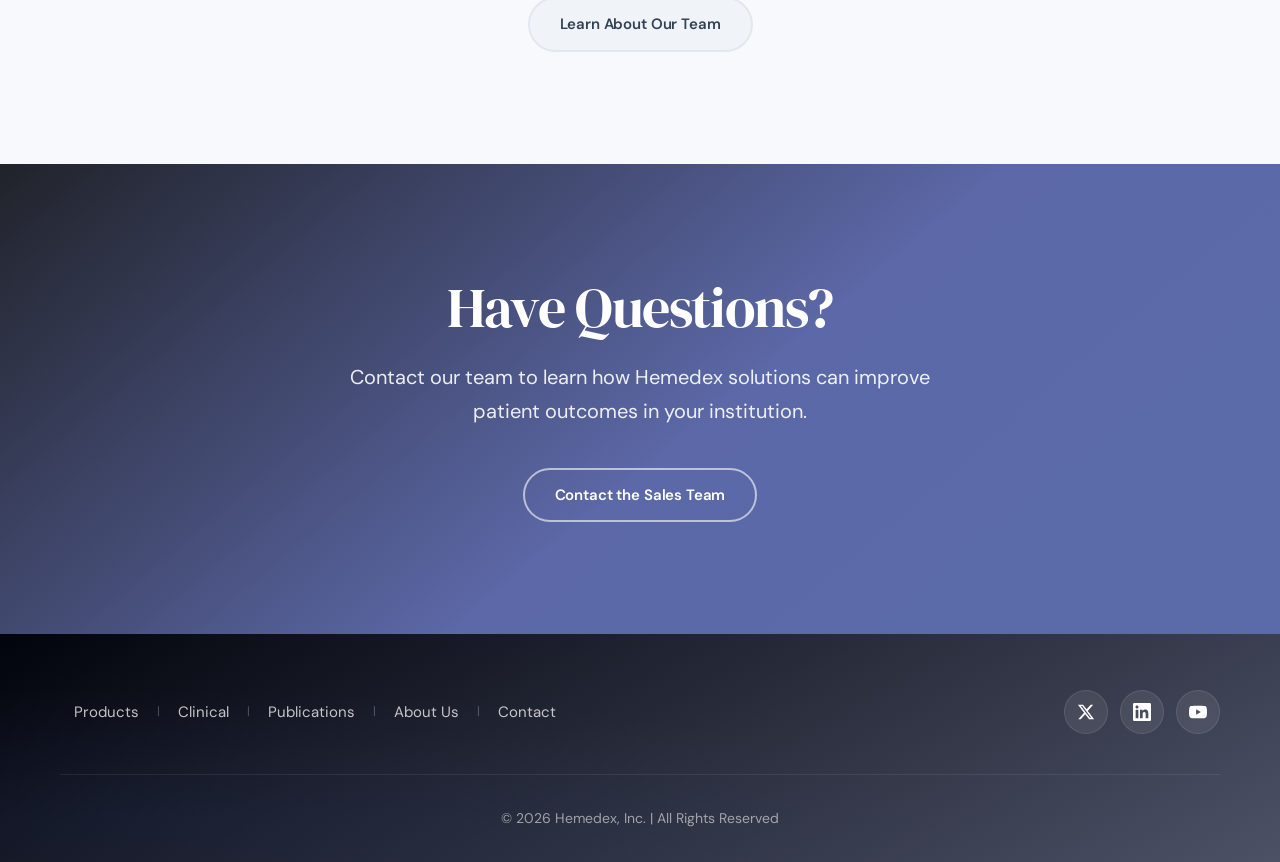
==== commit 95386094: "Redraw the HMVS placeholder icon and reframe its description The old icon's ECG spike read as a card" ====
--- a/index.html
+++ b/index.html
@@ -167,12 +167,15 @@
                     <div class="showcase-image">
                         <div class="dev-graphic" role="img" aria-label="Product imagery in development">
                             <svg class="dev-graphic-icon" viewBox="0 0 64 64" fill="none" stroke="currentColor" stroke-width="2" stroke-linecap="round" stroke-linejoin="round" aria-hidden="true">
-                                <rect class="dev-frame" x="4" y="9" width="56" height="38" rx="4"/>
-                                <path class="dev-frame" d="M32 47v8M23 55h18"/>
-                                <rect class="dev-screen" x="10" y="15" width="44" height="26" rx="2" stroke-width="1.25"/>
-                                <path class="dev-trace-base" d="M13 30h7l3.5-8 5 15 4-10 3 3h15" stroke-width="2.25"/>
-                                <path class="dev-trace" d="M13 30h7l3.5-8 5 15 4-10 3 3h15" stroke-width="2.25"/>
-                                <circle class="dev-pulse" cx="50" cy="20" r="2.25" fill="currentColor" stroke="none"/>
+                                <rect class="dev-frame" x="4" y="8" width="56" height="40" rx="4"/>
+                                <path class="dev-frame" d="M32 48v8M23 56h18"/>
+                                <rect class="dev-screen" x="10" y="14" width="44" height="17" rx="2" stroke-width="1.25"/>
+                                <rect class="dev-screen" x="10" y="34" width="13" height="8" rx="1.5" stroke-width="1.25"/>
+                                <rect class="dev-screen" x="25.5" y="34" width="13" height="8" rx="1.5" stroke-width="1.25"/>
+                                <rect class="dev-screen" x="41" y="34" width="13" height="8" rx="1.5" stroke-width="1.25"/>
+                                <path class="dev-trace-base" d="M13 25C17 19 21 19 25 23S33 28 37 23S46 18 51 22" stroke-width="2"/>
+                                <path class="dev-trace" d="M13 25C17 19 21 19 25 23S33 28 37 23S46 18 51 22" stroke-width="2"/>
+                                <circle class="dev-pulse" cx="51" cy="22" r="2.25" fill="currentColor" stroke="none"/>
                             </svg>
                             <div>
                                 <p class="dev-graphic-label">In Development</p>
@@ -183,7 +186,7 @@
                     <div class="showcase-content">
                         <span class="badge badge-dev" style="margin-bottom:0.75rem;display:inline-block;">In Development</span>
                         <h2 class="showcase-title">Hemodynamic Monitoring &amp; Visualization System (HMVS)</h2>
-                        <p class="showcase-desc">HMVS expands Bowman Perfusion Monitor data into a larger, synchronized visual environment for live bedside viewing, longitudinal review, and clinically meaningful exploration.</p>
+                        <p class="showcase-desc">The Bowman Perfusion Monitor already delivers clinically meaningful cerebral perfusion data at the bedside. HMVS builds on that foundation, expanding it into a larger, synchronized visual environment for live viewing and longitudinal review.</p>
                         <a href="products.html#next-gen-monitor" class="btn btn-primary">
                             <svg width="16" height="16" viewBox="0 0 24 24" fill="none" stroke="currentColor" stroke-width="2" class="btn-icon" aria-hidden="true"><path d="M5 12h14M12 5l7 7-7 7"/></svg>
                             Learn More
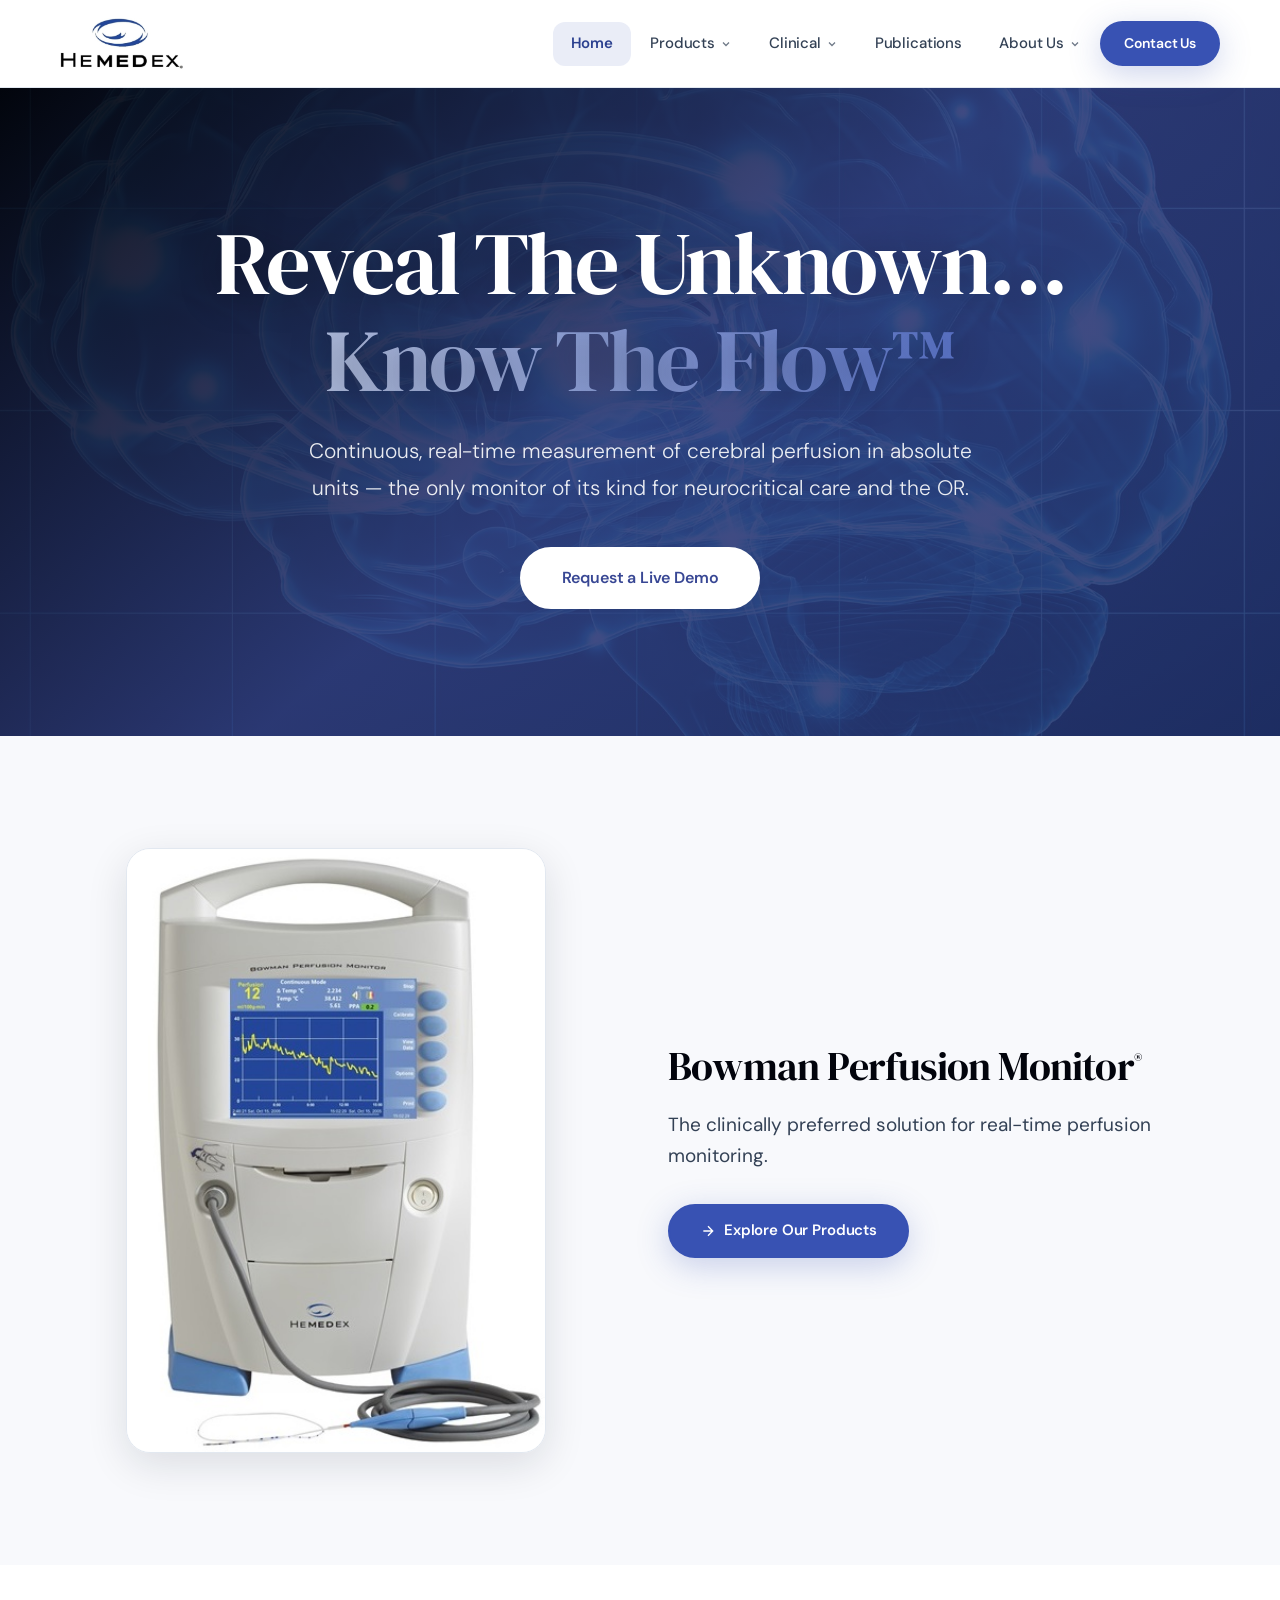
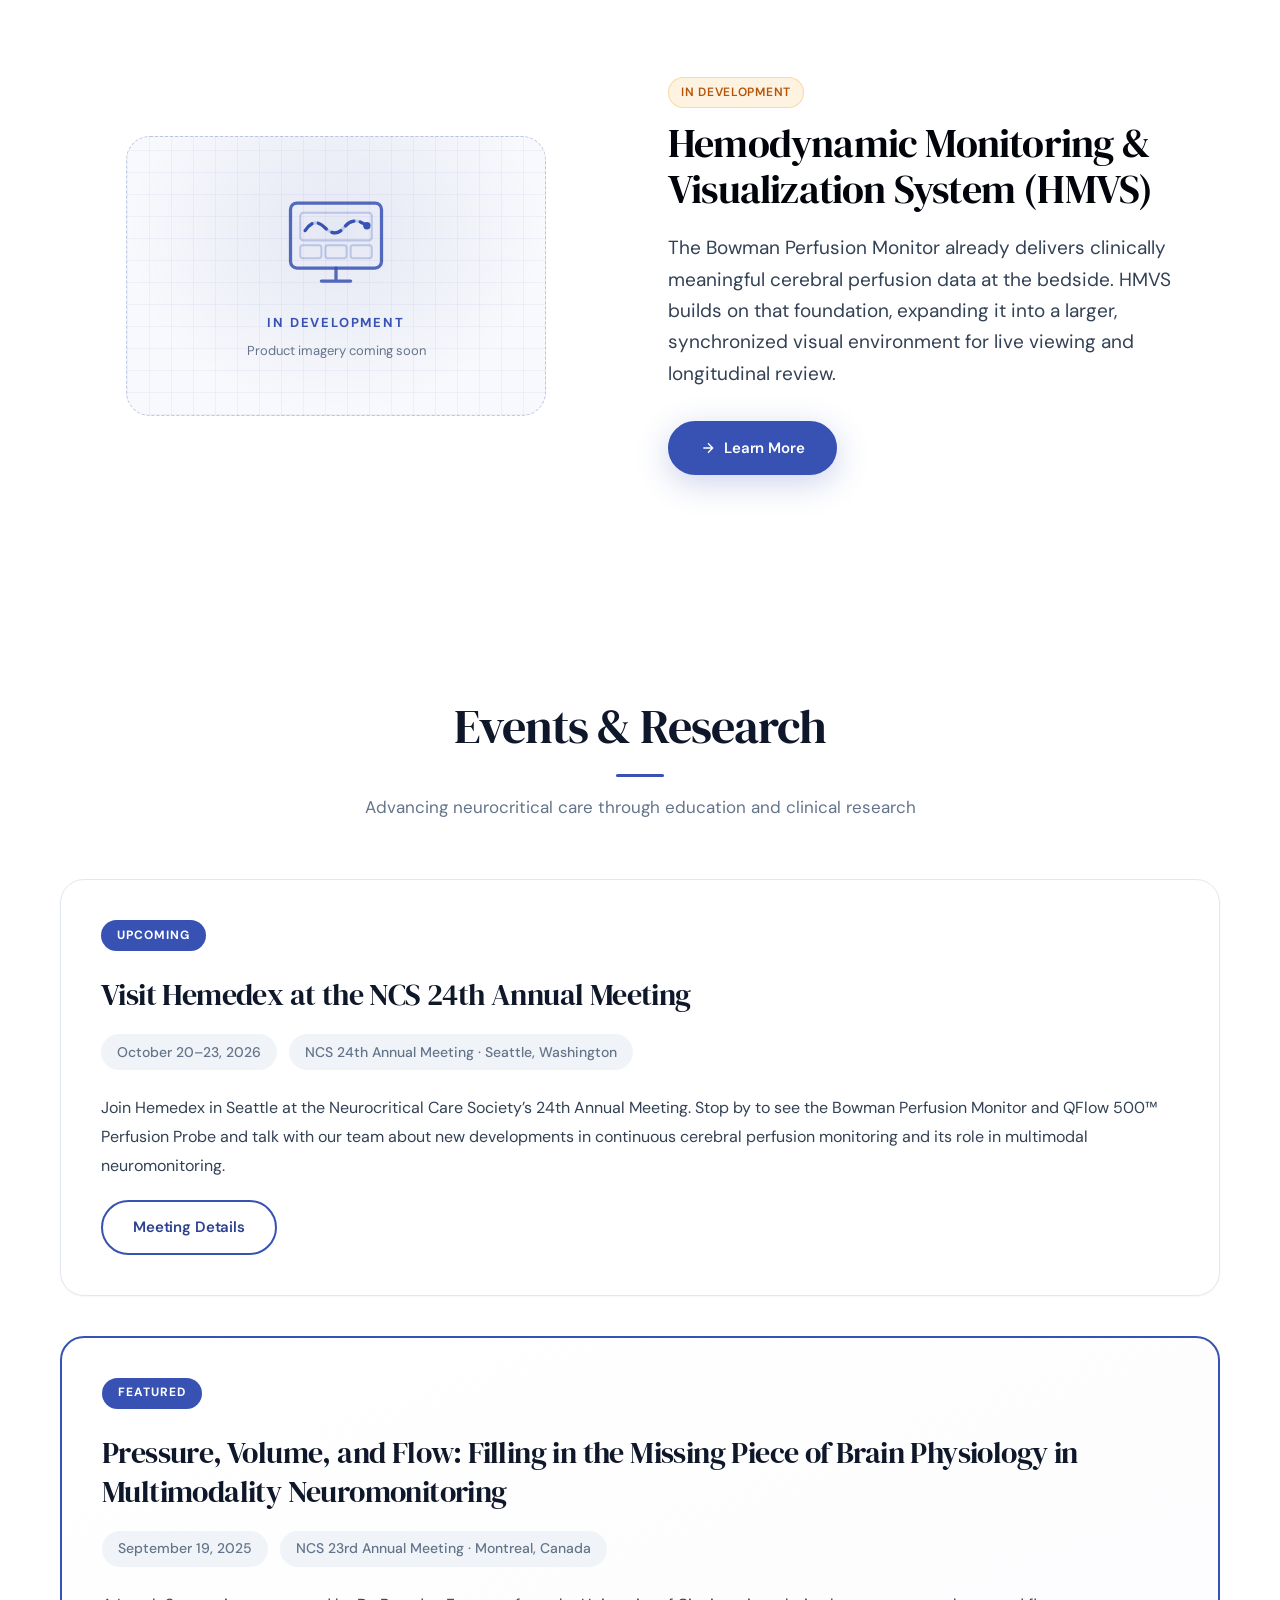
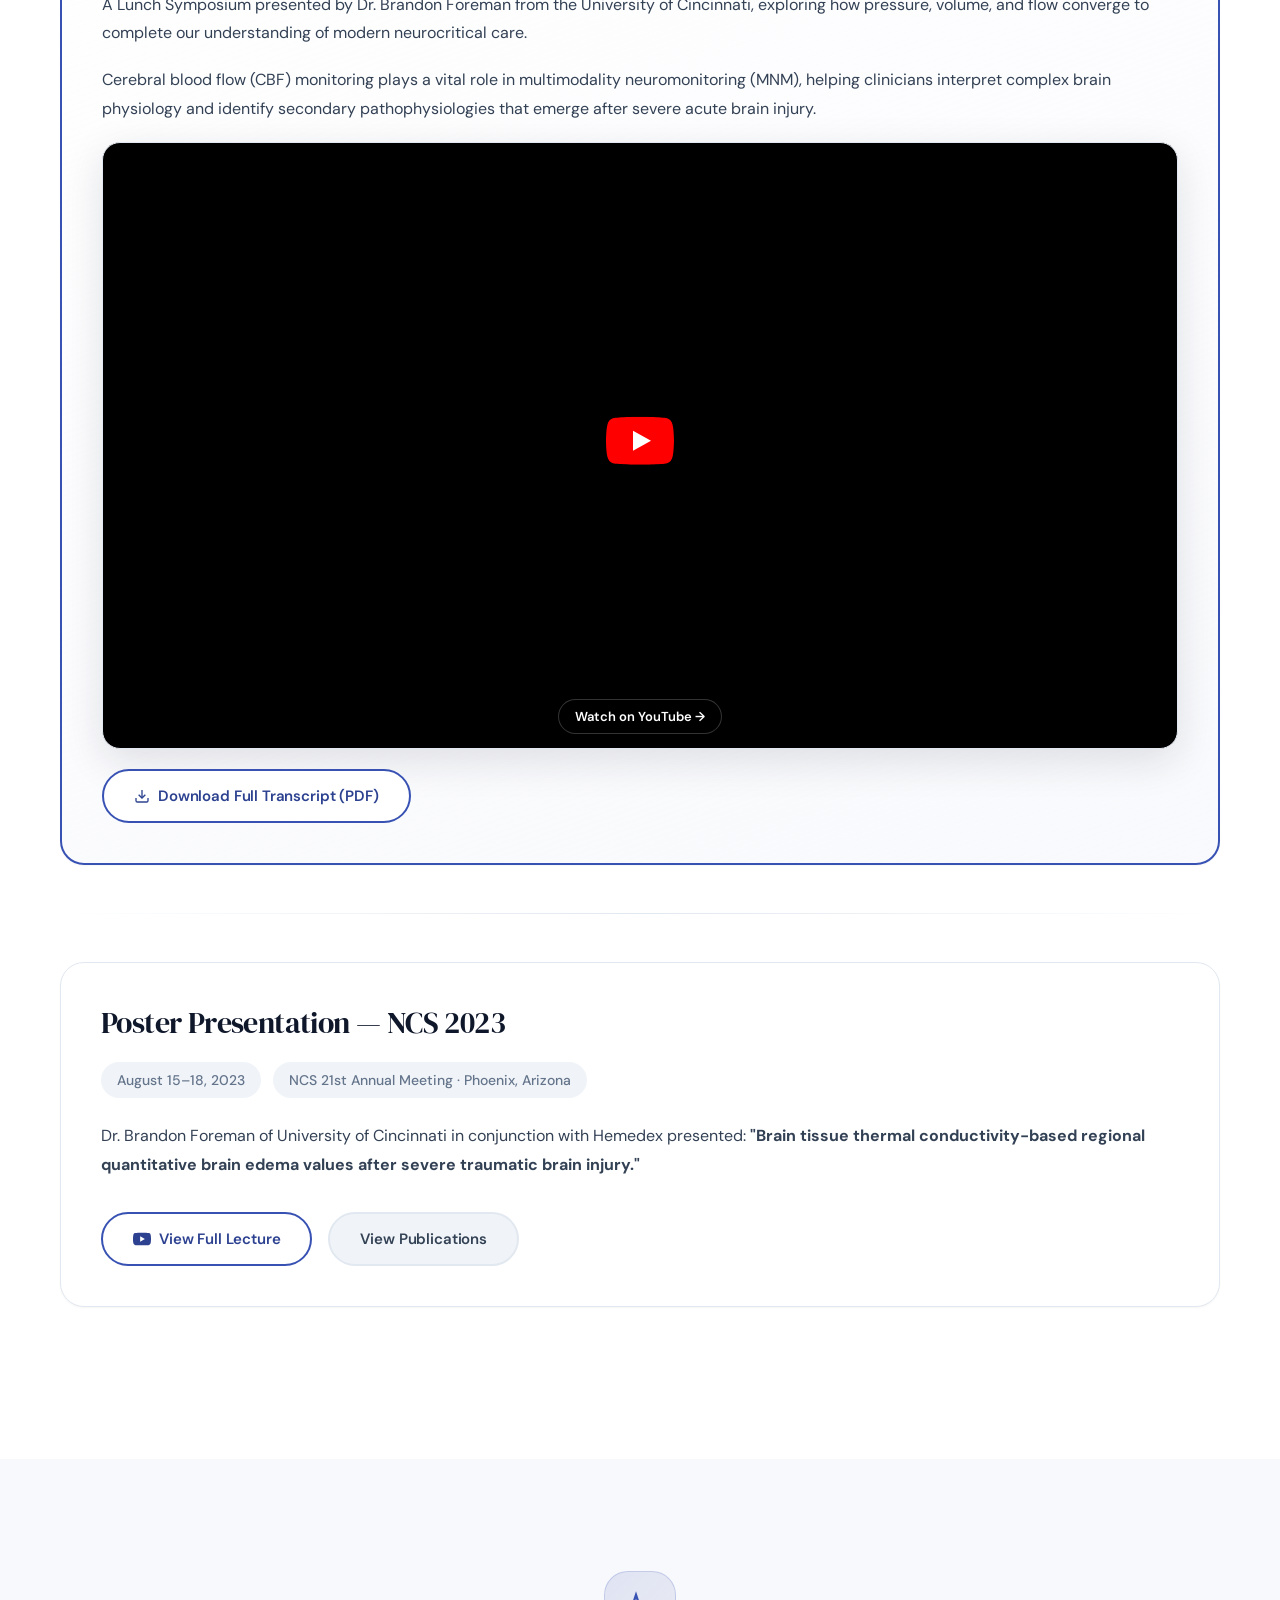
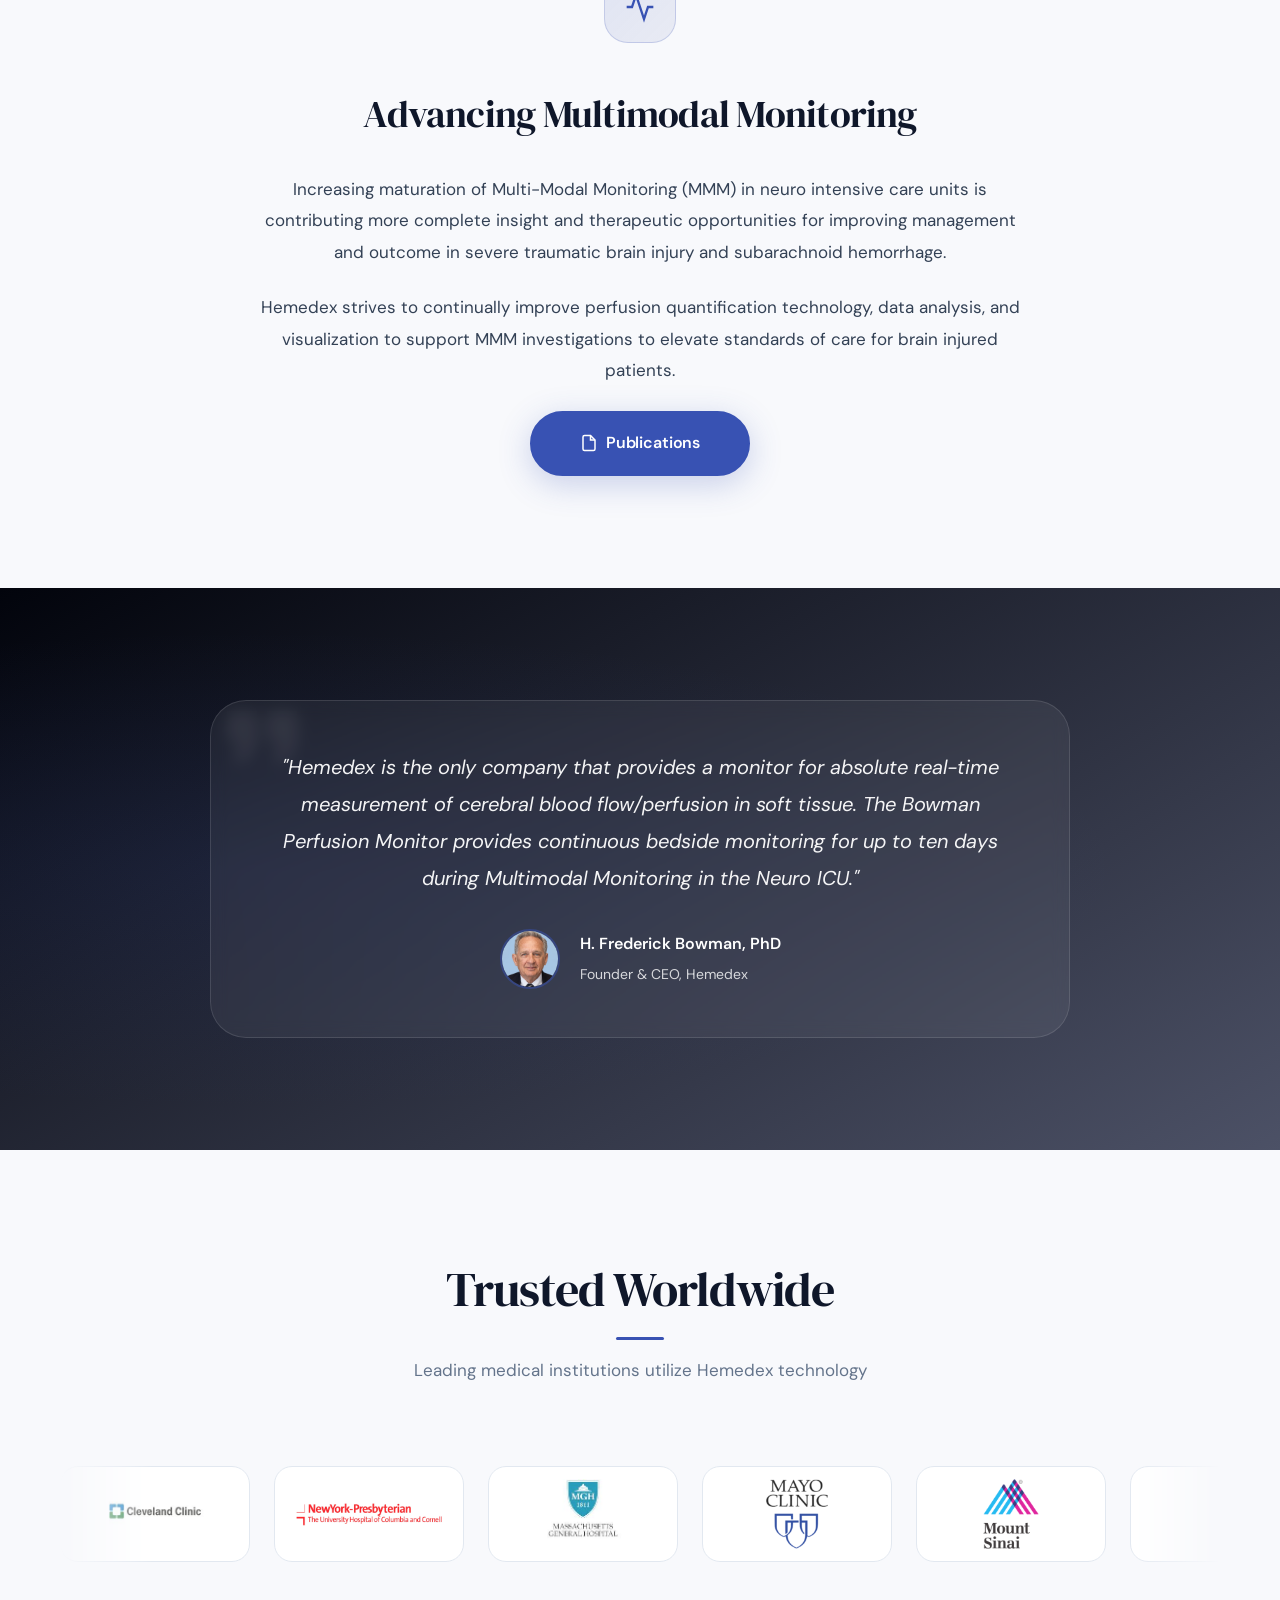
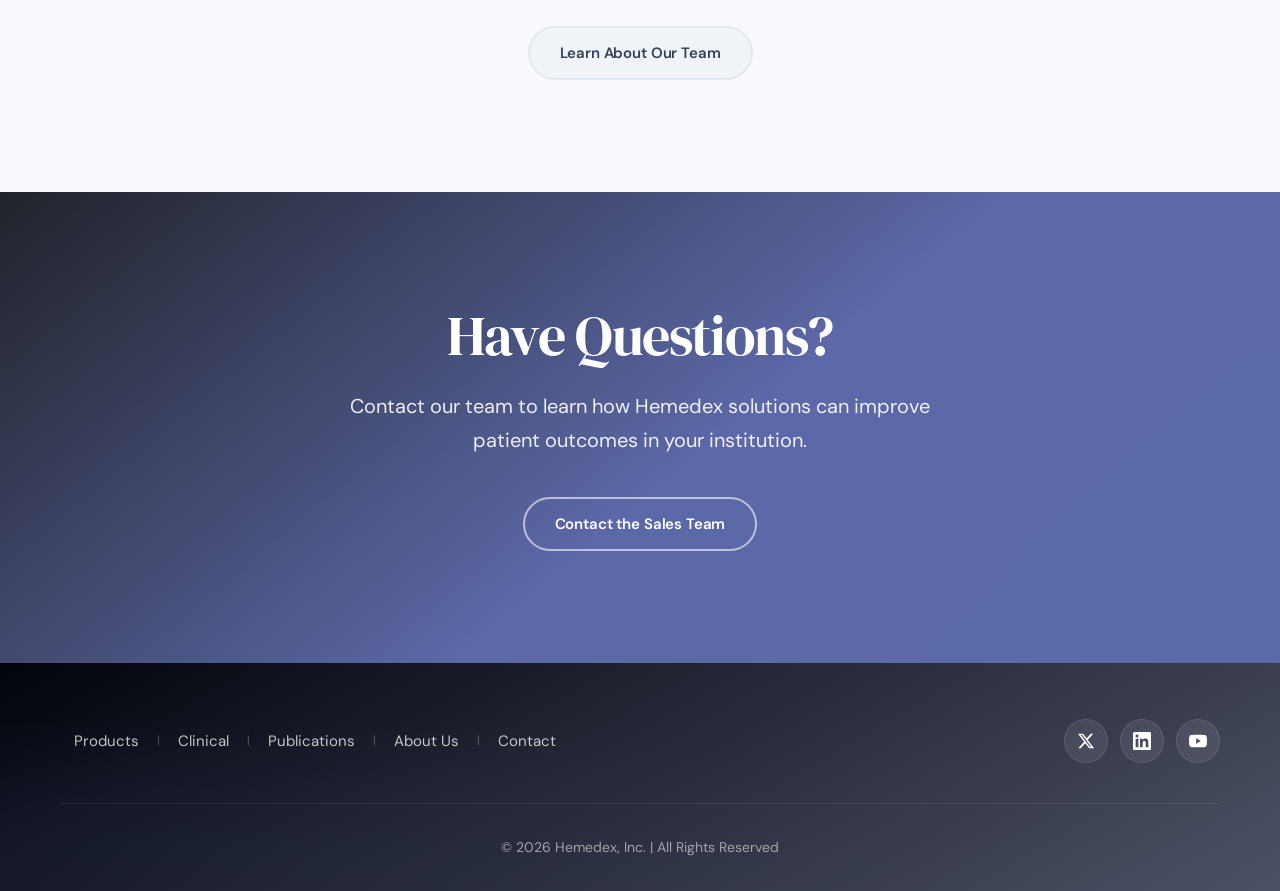
==== commit c7357f6b: "Apply 9/16 review edits across Home, About, Contact, Products, Clinical - Home: reword NCS event blu" ====
--- a/index.html
+++ b/index.html
@@ -209,7 +209,7 @@
                         <span class="event-date">October 20–23, 2026</span>
                         <span class="event-location">NCS 24th Annual Meeting · Seattle, Washington</span>
                     </div>
-                    <p class="event-description">Join Hemedex in Seattle at the Neurocritical Care Society’s 24th Annual Meeting. Stop by to see the Bowman Perfusion Monitor and QFlow 500™ Perfusion Probe and talk with our team about continuous cerebral perfusion monitoring in multimodality neuromonitoring.</p>
+                    <p class="event-description">Join Hemedex in Seattle at the Neurocritical Care Society’s 24th Annual Meeting. Stop by to see the Bowman Perfusion Monitor and QFlow 500™ Perfusion Probe and talk with our team about new developments in continuous cerebral perfusion monitoring and its role in multimodal neuromonitoring.</p>
                     <div class="event-actions" style="margin-top: 1.25rem;">
                         <a href="https://www.neurocriticalcare.org/Events/Event-Calendar/Event-Details/ncs-24th-annual-meeting-2026" class="btn btn-secondary" target="_blank" rel="noopener noreferrer">Meeting Details</a>
                     </div>
@@ -301,7 +301,7 @@
                         <p class="testimonial-text">"Hemedex is the only company that provides a monitor for absolute real-time measurement of cerebral blood flow/perfusion in soft tissue. The Bowman Perfusion Monitor provides continuous bedside monitoring for up to ten days during Multimodal Monitoring in the Neuro ICU."</p>
                         <footer class="testimonial-author">
                             <div class="author-avatar">
-                                <img src="images/team/bowman.jpg" alt="Dr. H. Frederick Bowman" loading="lazy">
+                                <img src="images/team/blue-updated/h-frederick-bowman.webp" alt="Dr. H. Frederick Bowman" loading="lazy">
                             </div>
                             <div class="author-info">
                                 <strong>H. Frederick Bowman, PhD</strong>
--- a/styles.css
+++ b/styles.css
@@ -1985,110 +1985,291 @@
 .about-content { max-width: var(--max-w-prose); margin: 0 auto; }
 .about-intro .about-content p strong { color: var(--primary-dark); }
 
+/* ----- Team grid ------------------------------------------------------
+   Uniform cards (4:5 photo, name, title, Read bio). Markup is generated by
+   _team/build_team.py. Wrapping flexbox, centered, so a short last row sits
+   in the middle (11 people on desktop = 4, 4, 3).
+   Cards per row: 1 (<520px), 2 (520–859), 4 (860+).
+   ----------------------------------------------------------------------- */
 .team-grid {
-    display: grid;
-    grid-template-columns: repeat(auto-fill, minmax(300px, 1fr));
-    gap: 2rem;
+    --team-gap: 1.5rem;
+    display: flex;
+    flex-wrap: wrap;
+    justify-content: center;
+    gap: var(--team-gap);
     margin-top: 3rem;
 }
+.team-grid > .team-member { flex: 0 1 360px; }
+@media (min-width: 520px) {
+    .team-grid > .team-member { flex: 0 0 calc((100% - var(--team-gap)) / 2); }
+}
+@media (min-width: 860px) {
+    .team-grid > .team-member { flex: 0 0 calc((100% - 3 * var(--team-gap)) / 4); }
+}
+
+.team-member { grid-column: span 2; }
+    .team-member:nth-child(2n+1):last-child { grid-column: 2 / span 2; }
+}
+@media (min-width: 860px) {
+    .team-grid { grid-template-columns: repeat(8, minmax(0, 1fr)); }
+    .team-member:nth-child(2n+1):last-child { grid-column: span 2; }
+    .team-member:nth-child(4n+1):nth-last-child(3) { grid-column: 2 / span 2; }
+    .team-member:nth-child(4n+1):nth-last-child(2) { grid-column: 3 / span 2; }
+    .team-member:nth-child(4n+1):last-child        { grid-column: 4 / span 2; }
+}
+@media (min-width: 1180px) {
+    .team-grid { grid-template-columns: repeat(10, minmax(0, 1fr)); }
+    .team-member:nth-child(4n+1):nth-last-child(3),
+    .team-member:nth-child(4n+1):nth-last-child(2),
+    .team-member:nth-child(4n+1):last-child        { grid-column: span 2; }
+    .team-member:nth-child(5n+1):nth-last-child(4) { grid-column: 2 / span 2; }
+    .team-member:nth-child(5n+1):nth-last-child(3) { grid-column: 3 / span 2; }
+    .team-member:nth-child(5n+1):nth-last-child(2) { grid-column: 4 / span 2; }
+    .team-member:nth-child(5n+1):last-child        { grid-column: 5 / span 2; }
+}
+
 .team-member {
+    display: flex;
+    flex-direction: column;
+    min-width: 0;
     background: white;
     border: 1px solid var(--border);
-    border-radius: var(--r-2xl);
-    padding: 2.25rem;
+    border-radius: var(--r-xl);
+    overflow: hidden;
     text-align: center;
     box-shadow: var(--shadow-xs);
-    transition: transform var(--t-base), box-shadow var(--t-base), border-color var(--t-base);
+    transition: box-shadow var(--t-base), border-color var(--t-base);
 }
 .team-member:hover {
-    transform: translateY(-6px);
     box-shadow: var(--shadow-lg);
     border-color: rgba(56,82,179,0.25);
 }
 
-.member-photo {
-    width: 120px;
-    height: 120px;
-    margin: 0 auto 1.75rem;
-    position: relative;
-}
-.member-photo img {
+.member-photo,
+.bio-dialog-photo {
+    aspect-ratio: 4 / 5;
+    overflow: hidden;
+    background: var(--bg-subtle);
+}
+.member-photo img,
+.bio-dialog-photo img {
+    display: block;
     width: 100%;
     height: 100%;
-    border-radius: 50%;
     object-fit: cover;
-    border: 3px solid var(--border);
-    transition: border-color var(--t-base);
-    box-shadow: var(--shadow-sm);
-}
-.team-member:hover .member-photo img { border-color: var(--primary); }
-.photo-placeholder {
-    width: 100%;
-    height: 100%;
-    background: linear-gradient(135deg, var(--navy) 0%, var(--primary-dark) 100%);
+    object-position: 50% 30%;
+}
+.member-photo img { transition: transform var(--t-slow); }
+.member-photo[data-bio] { cursor: pointer; }
+.team-member:hover .member-photo img { transform: scale(1.03); }
+
+/* Initials avatar for anyone without a photo yet */
+.is-initials {
+    display: flex;
+    align-items: center;
+    justify-content: center;
+    background:
+        radial-gradient(ellipse at 50% 30%, rgba(173,186,220,0.28), transparent 65%),
+        linear-gradient(160deg, var(--primary) 0%, var(--navy) 55%, var(--primary-dark) 100%);
     color: white;
-    display: flex;
-    align-items: center;
-    justify-content: center;
-    border-radius: 50%;
     font-family: var(--font-display);
-    font-size: 2rem;
-    border: 3px solid var(--border);
-    box-shadow: var(--shadow-sm);
-}
-
+    font-size: clamp(2.75rem, 5vw, 3.75rem);
+    letter-spacing: 0.04em;
+}
+
+.member-body {
+    flex: 1;
+    display: flex;
+    flex-direction: column;
+    padding: 1.25rem 1rem 1.375rem;
+}
 .member-name {
     font-family: var(--font-display);
-    font-size: 1.25rem;
+    font-size: 1.1875rem;
     font-weight: 400;
+    line-height: 1.25;
     color: var(--text-heading);
-    margin-bottom: 0.375rem;
+    margin: 0 0 0.375rem;
     letter-spacing: -0.01em;
 }
-.member-title { color: var(--text-muted); font-size: 0.875rem; font-weight: 500; margin-bottom: 1.25rem; }
-.member-social { display: flex; justify-content: center; gap: 0.625rem; margin-bottom: 1.5rem; }
-.member-social a {
-    width: 38px;
-    height: 38px;
+.member-title {
+    color: var(--text-muted);
+    font-size: 0.8125rem;
+    font-weight: 500;
+    line-height: 1.45;
+    margin: 0 0 1.125rem;
+    overflow-wrap: break-word;
+}
+.member-actions {
+    margin-top: auto;
+    display: flex;
+    justify-content: center;
+    align-items: center;
+    gap: 0.5rem;
+}
+.member-bio-btn {
+    display: inline-flex;
+    align-items: center;
+    padding: 0.5rem 1.125rem;
+    font-family: var(--font-body);
+    font-size: 0.8125rem;
+    font-weight: 600;
+    color: var(--primary-dark);
+    background: var(--bg-subtle);
+    border: 1px solid var(--border);
+    border-radius: var(--r-full);
+    cursor: pointer;
+    transition: background var(--t-fast), color var(--t-fast), border-color var(--t-fast);
+}
+.member-bio-btn:hover {
+    background: var(--primary);
+    border-color: var(--primary);
+    color: white;
+}
+.member-linkedin {
+    flex-shrink: 0;
+    width: 36px;
+    height: 36px;
+    display: inline-flex;
+    align-items: center;
+    justify-content: center;
     background: var(--bg-subtle);
     border: 1px solid var(--border);
     border-radius: 50%;
+    color: var(--text-muted);
+    transition: background var(--t-fast), color var(--t-fast), border-color var(--t-fast);
+}
+.member-linkedin:hover {
+    background: var(--primary);
+    border-color: var(--primary);
+    color: white;
+}
+.member-bio-btn:focus-visible,
+.member-linkedin:focus-visible,
+.bio-dialog-close:focus-visible {
+    outline: 2px solid var(--primary);
+    outline-offset: 2px;
+}
+
+/* ----- Bio pop-up (native <dialog>, opened by main.js) ----- */
+.bio-dialog {
+    width: min(960px, calc(100% - 2rem));
+    max-width: none;
+    max-height: min(88vh, 760px);
+    margin: auto; /* the global reset zeroes the UA centering margin */
+    padding: 0;
+    border: none;
+    border-radius: var(--r-xl);
+    background: white;
+    color: var(--text-body);
+    box-shadow: var(--shadow-xl);
+    overflow: hidden;
+}
+.bio-dialog[open] {
+    display: grid;
+    grid-template-columns: minmax(220px, 34%) minmax(0, 1fr);
+    animation: bioIn 0.28s var(--ease-out);
+}
+.bio-dialog::backdrop {
+    background: rgba(2,4,12,0.55);
+    backdrop-filter: blur(3px);
+}
+.bio-dialog[open]::backdrop { animation: bioFade 0.28s var(--ease-out); }
+.bio-dialog.is-closing { animation: bioOut 0.18s var(--ease-in) forwards; }
+.bio-dialog.is-closing::backdrop { animation: bioFade 0.18s var(--ease-in) reverse forwards; }
+
+@keyframes bioIn   { from { opacity: 0; transform: translateY(12px) scale(0.98); } }
+@keyframes bioOut  { to   { opacity: 0; transform: translateY(8px) scale(0.98); } }
+@keyframes bioFade { from { opacity: 0; } }
+
+body.bio-dialog-open { overflow: hidden; }
+
+.bio-dialog-photo {
+    align-self: start;
+    margin: 2rem 0 2rem 2rem;
+    border-radius: var(--r-lg);
+}
+.bio-dialog-content {
+    min-height: 0;
+    max-height: min(88vh, 760px);
+    overflow-y: auto;
+    padding: 2.5rem 2.75rem 2.5rem 2.5rem;
+}
+.bio-dialog-name {
+    font-family: var(--font-display);
+    font-size: clamp(1.625rem, 3vw, 2.125rem);
+    font-weight: 400;
+    line-height: 1.15;
+    color: var(--text-heading);
+    margin: 0 2.5rem 0.5rem 0;
+    letter-spacing: -0.01em;
+}
+.bio-dialog-title {
+    font-size: 0.9375rem;
+    font-weight: 600;
+    line-height: 1.45;
+    color: var(--primary-dark);
+    margin: 0 0 1.5rem;
+    padding-bottom: 1.25rem;
+    border-bottom: 1px solid var(--border);
+}
+.bio-dialog-text p {
+    max-width: 68ch;
+    margin: 0 0 1rem;
+    font-size: 1rem;
+    line-height: 1.75;
+    color: var(--text-body);
+}
+.bio-dialog-content .member-linkedin { margin-top: 0.5rem; }
+.bio-dialog-close {
+    position: absolute;
+    top: 1rem;
+    right: 1rem;
+    z-index: 1;
+    width: 40px;
+    height: 40px;
     display: flex;
     align-items: center;
     justify-content: center;
-    color: var(--text-muted);
-    transition: all var(--t-base);
-}
-.member-social a:hover {
-    background: var(--primary);
-    color: white;
-    border-color: var(--primary);
-    transform: translateY(-2px);
-    box-shadow: var(--shadow-teal);
-}
-
-/* Bio details */
-.member-bio { margin-top: 1.25rem; text-align: left; }
-.bio-toggle {
-    width: 100%;
-    display: flex;
-    align-items: center;
-    justify-content: space-between;
-    padding: 0.875rem 1.25rem;
-    background: var(--bg-subtle);
+    background: white;
     border: 1px solid var(--border);
-    border-radius: var(--r-md);
-    font-size: 0.875rem;
-    font-weight: 600;
-    color: var(--primary-dark);
+    border-radius: 50%;
+    color: var(--text-heading);
     cursor: pointer;
     transition: background var(--t-fast), color var(--t-fast);
-    list-style: none;
-}
-.bio-toggle::after { content: '↓'; transition: transform var(--t-base); font-size: 1rem; }
-details[open] .bio-toggle::after { transform: rotate(180deg); }
-.bio-toggle:hover { background: rgba(56,82,179,0.08); color: var(--primary-dark); }
-.member-bio p { margin-top: 1.125rem; font-size: 0.9rem; line-height: 1.8; color: var(--text-muted); }
+}
+.bio-dialog-close:hover { background: var(--bg-subtle); color: var(--primary-dark); }
+
+@media (max-width: 720px) {
+    .bio-dialog {
+        width: calc(100% - 1.5rem);
+        max-height: calc(100% - 1.5rem);
+        overflow-y: auto;
+        overscroll-behavior: contain;
+    }
+    .bio-dialog[open] { display: block; }
+    .bio-dialog-photo {
+        width: min(220px, 60%);
+        margin: 2rem auto 0;
+    }
+    .bio-dialog-content {
+        max-height: none;
+        overflow: visible;
+        padding: 1.5rem 1.375rem 1.75rem;
+        text-align: left;
+    }
+    .bio-dialog-name { margin-right: 0; }
+    /* keep × reachable while the stacked dialog scrolls */
+    .bio-dialog-close { position: fixed; top: 1.25rem; right: 1.25rem; box-shadow: var(--shadow-sm); }
+}
+
+@media (prefers-reduced-motion: reduce) {
+    .bio-dialog[open],
+    .bio-dialog[open]::backdrop,
+    .bio-dialog.is-closing,
+    .bio-dialog.is-closing::backdrop { animation: none; }
+    .team-member:hover .member-photo img { transform: none; }
+}
 
 .mission-vision-grid {
     display: grid;
@@ -2389,6 +2570,15 @@
     flex-shrink: 0;
 }
 .contact-urgent-title { font-size: 1rem; }
+.contact-urgent-number {
+    display: block;
+    font-size: 1.375rem;
+    font-weight: 700;
+    color: white;
+    letter-spacing: -0.01em;
+    margin-bottom: 0.625rem;
+}
+.contact-urgent-number:hover { text-decoration: underline; }
 .contact-urgent-text {
     font-size: 0.875rem;
     opacity: 0.85;
@@ -2695,7 +2885,6 @@
     .footer-content { flex-direction: column; text-align: center; }
     .footer-links { flex-direction: column; width: 100%; align-items: center; }
     .footer-separator { display: none; }
-    .team-grid { grid-template-columns: 1fr; }
     .mission-vision-grid { grid-template-columns: 1fr; }
     .mmm-params { grid-template-columns: 1fr; }
     .carousel-slide { width: 150px; height: 75px; padding: 0.5rem 0.75rem; }
@@ -2964,7 +3153,8 @@
 #about-overview,
 #team,
 #mission-vision,
-#global-reach {
+#global-reach,
+.team-member {
     scroll-margin-top: 90px;
 }
 
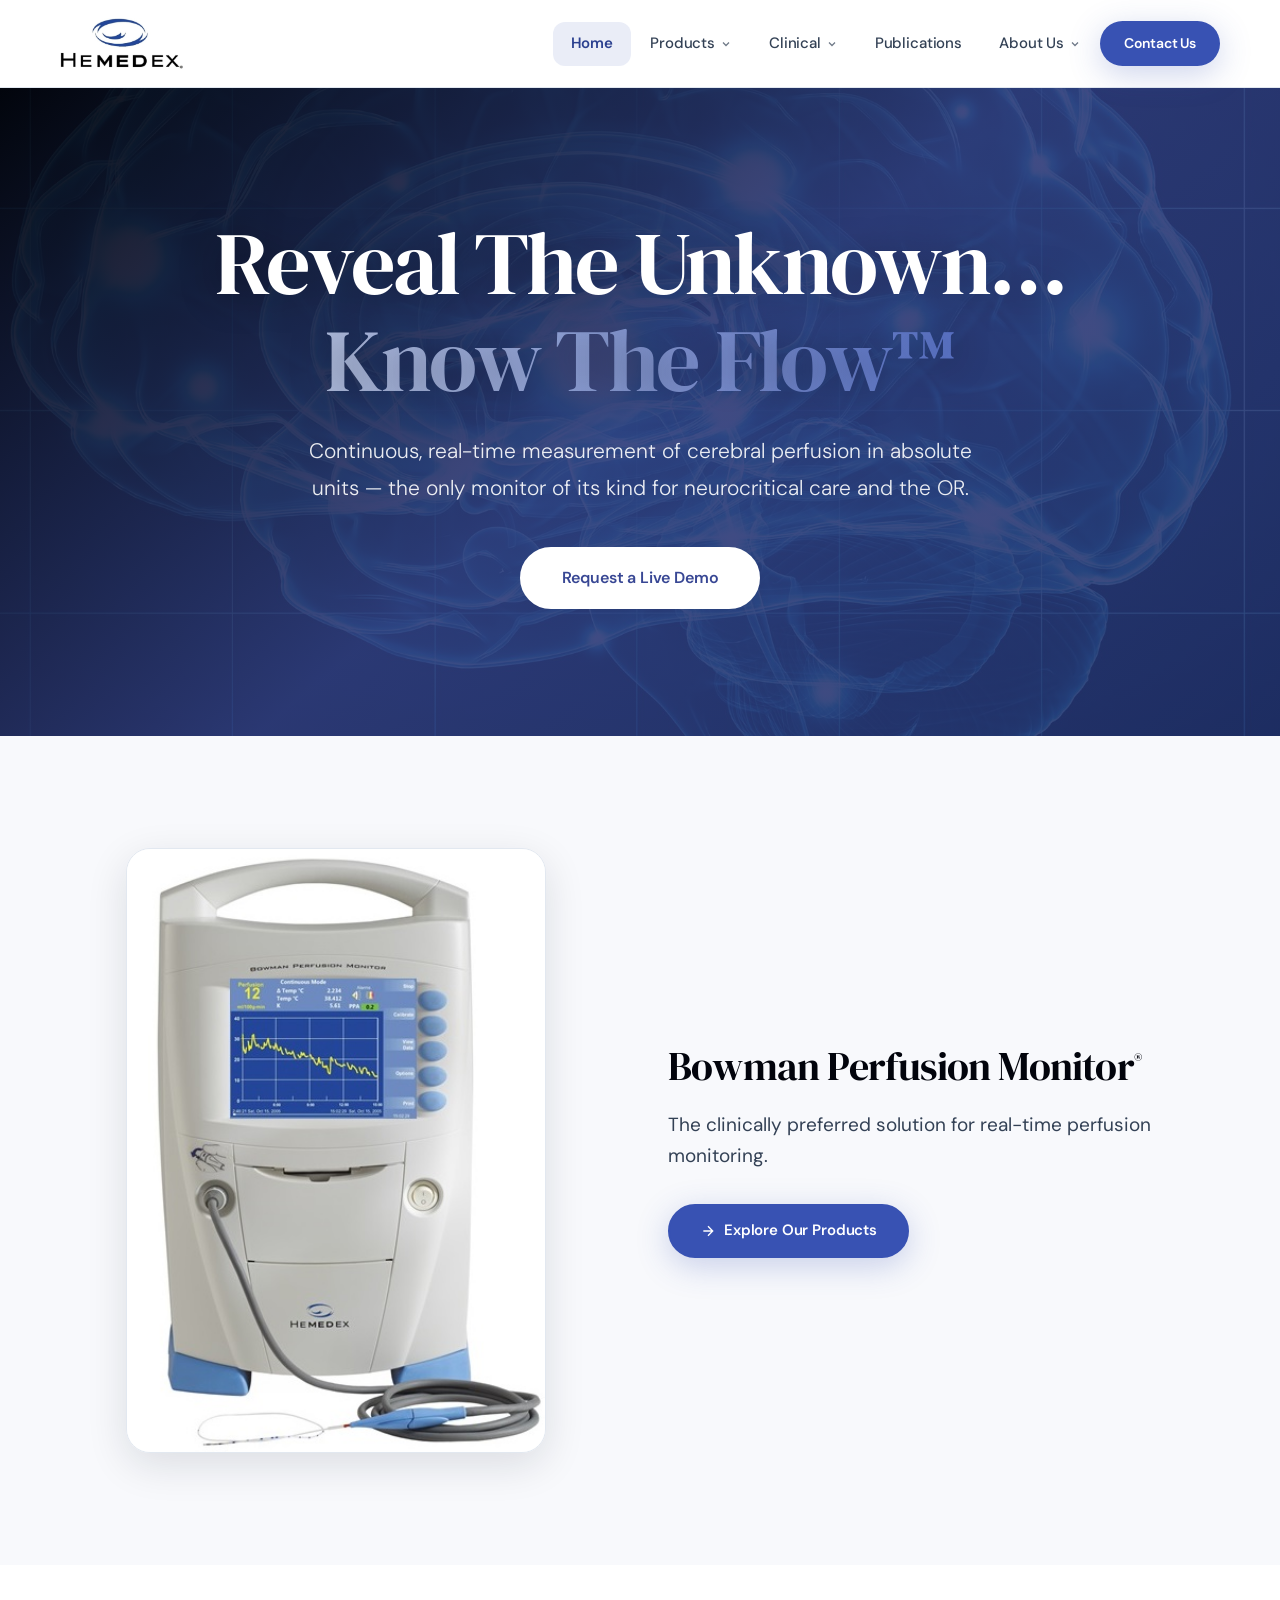
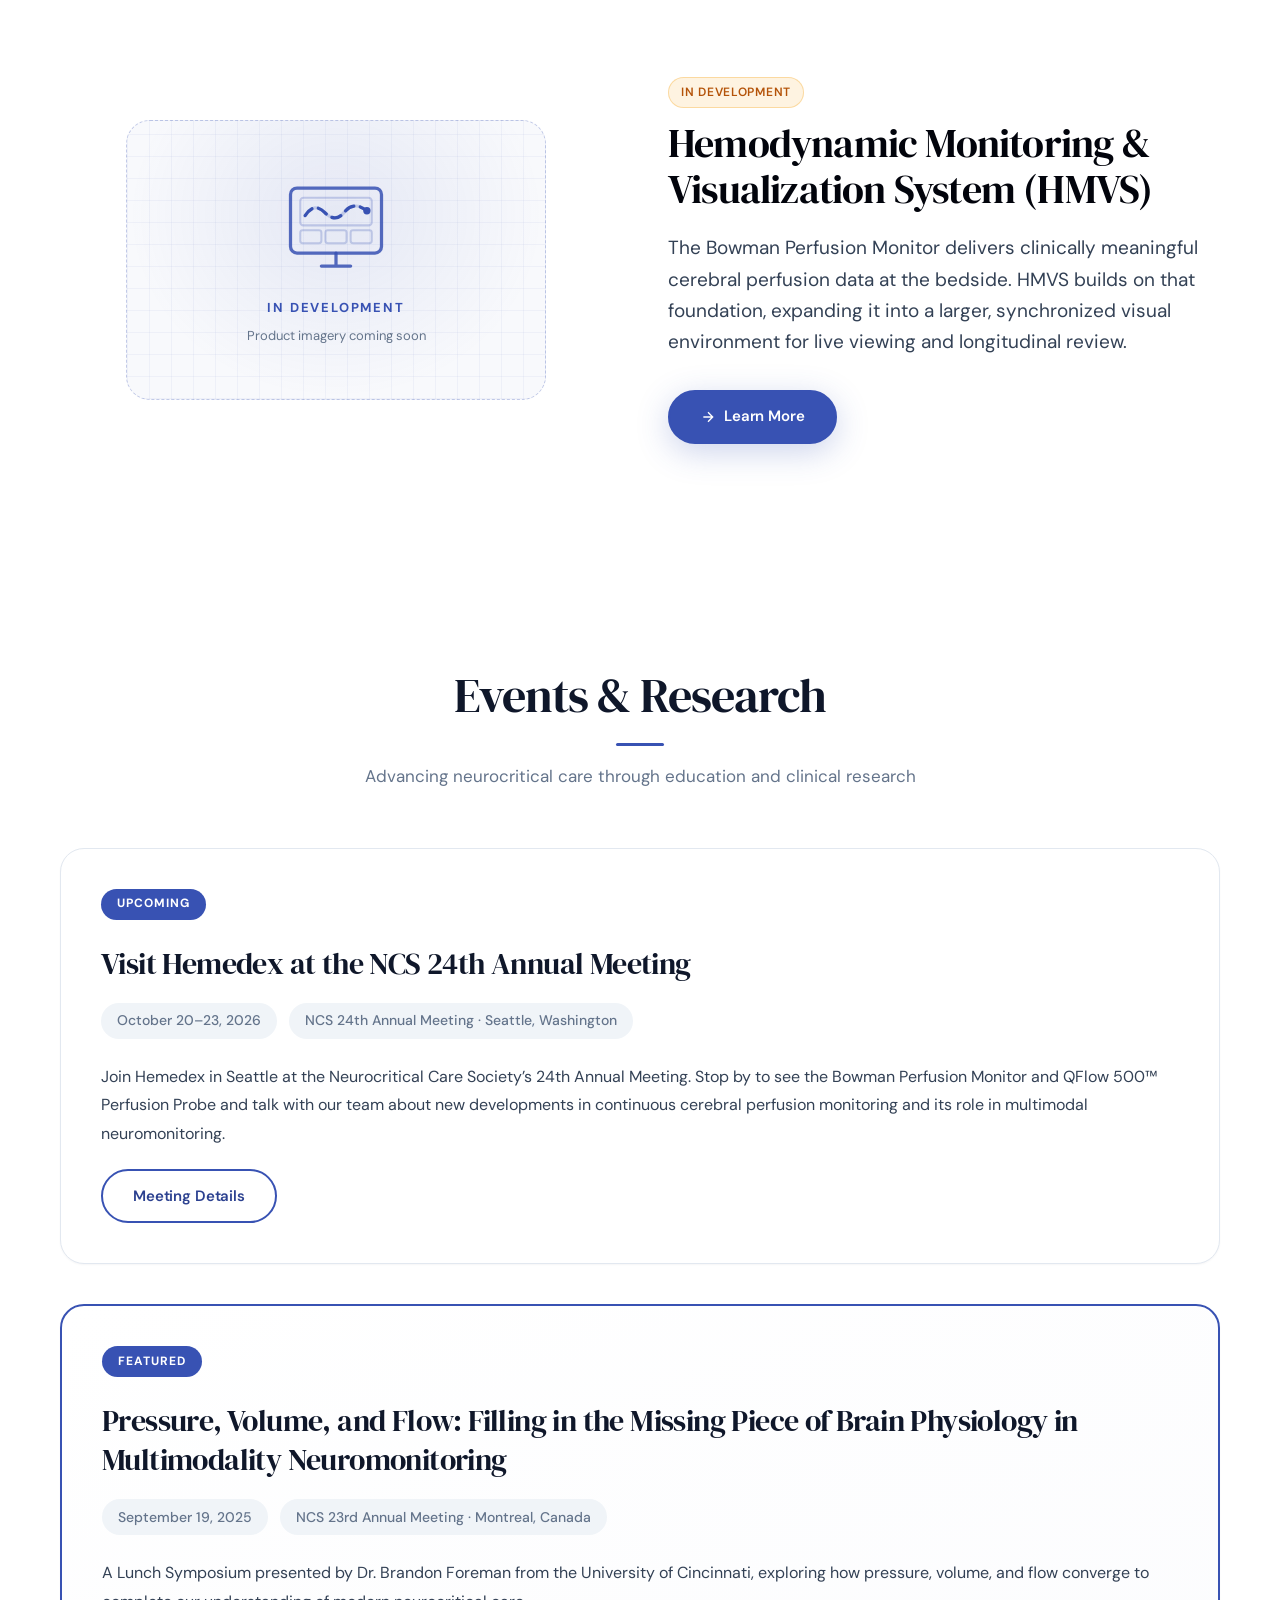
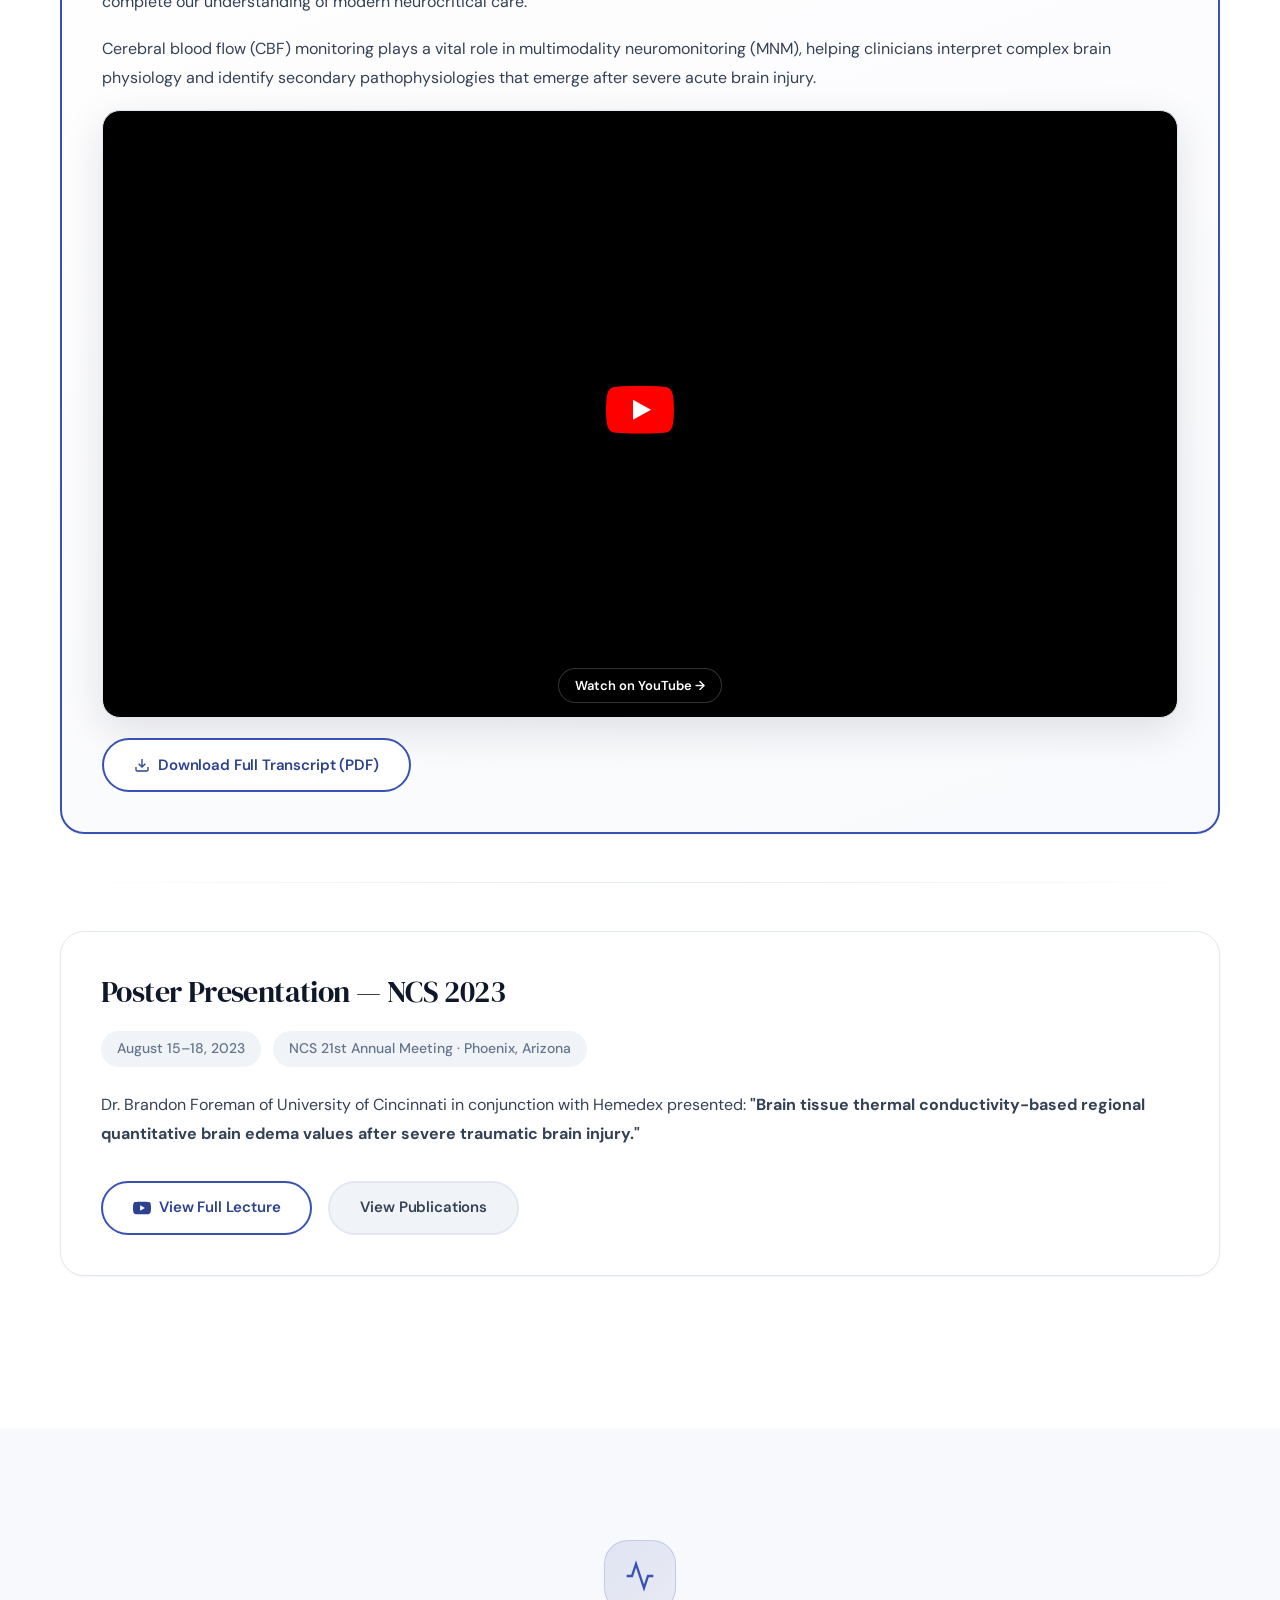
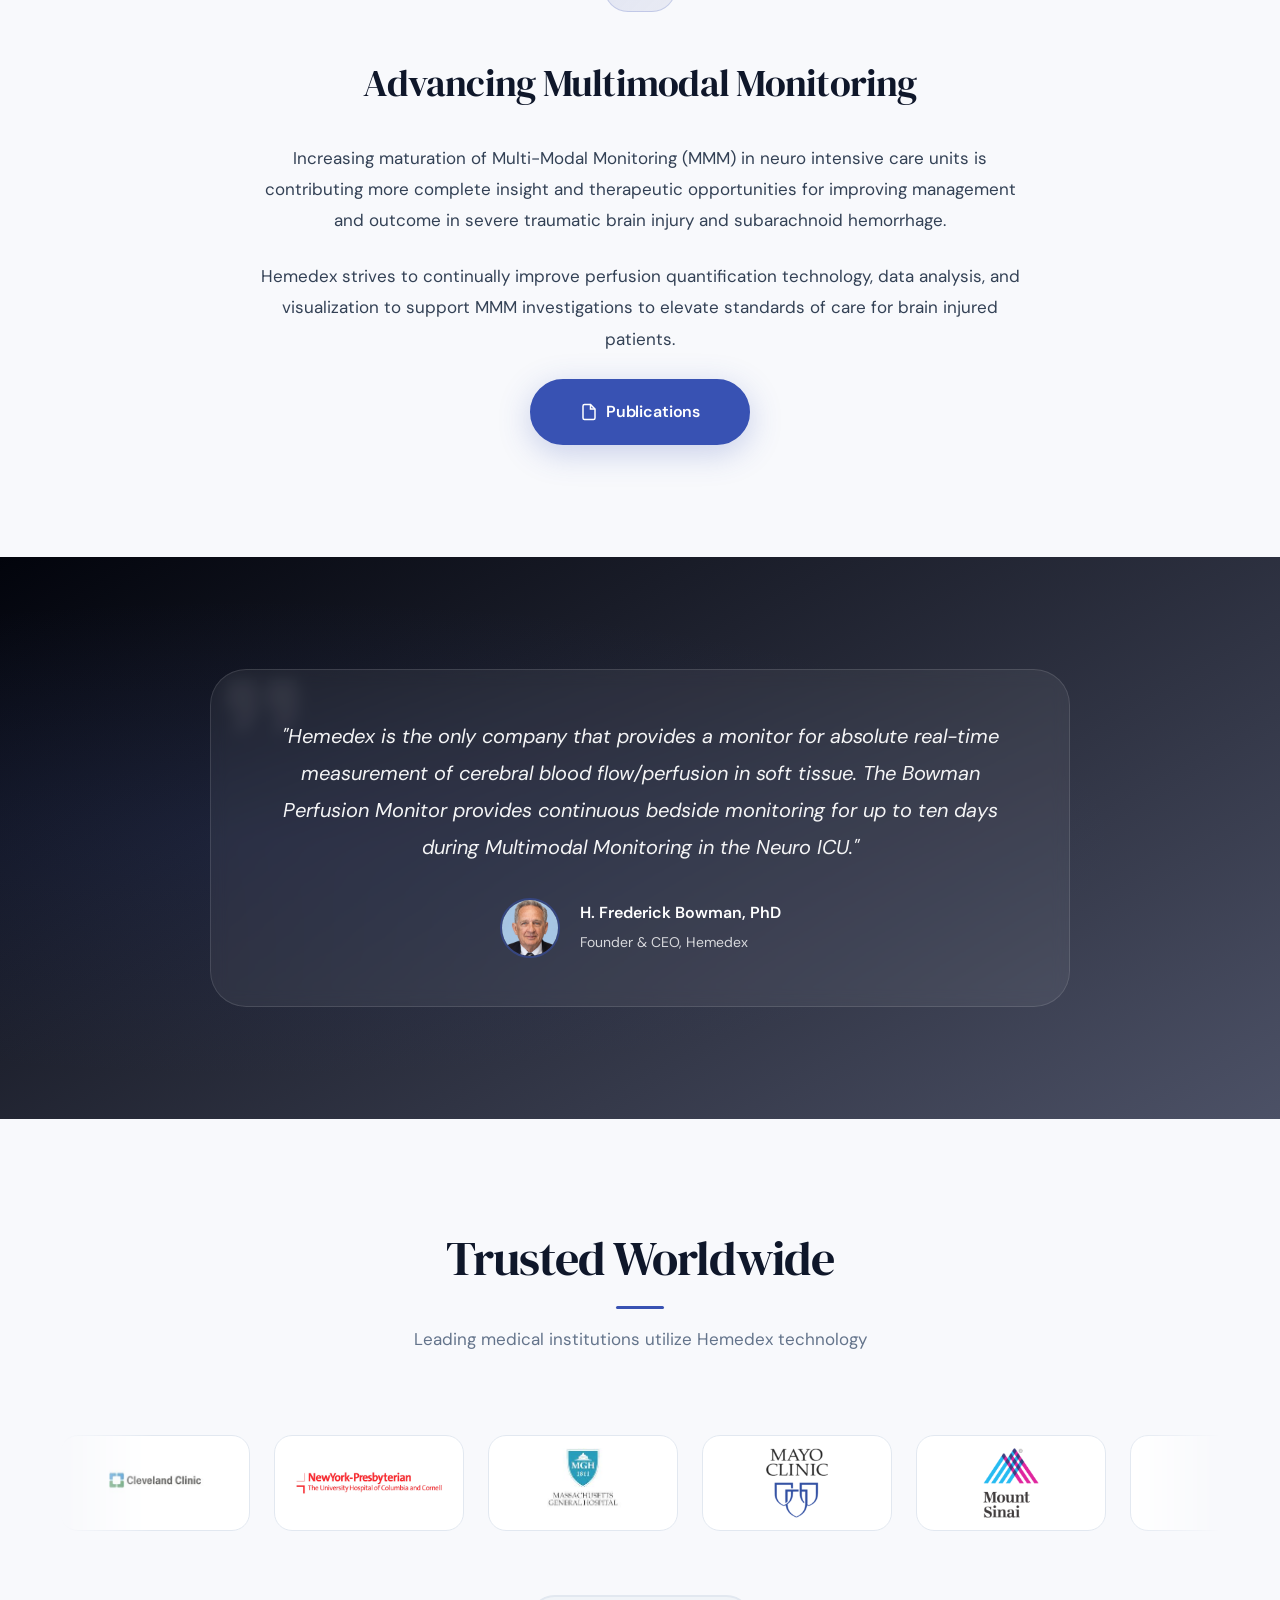
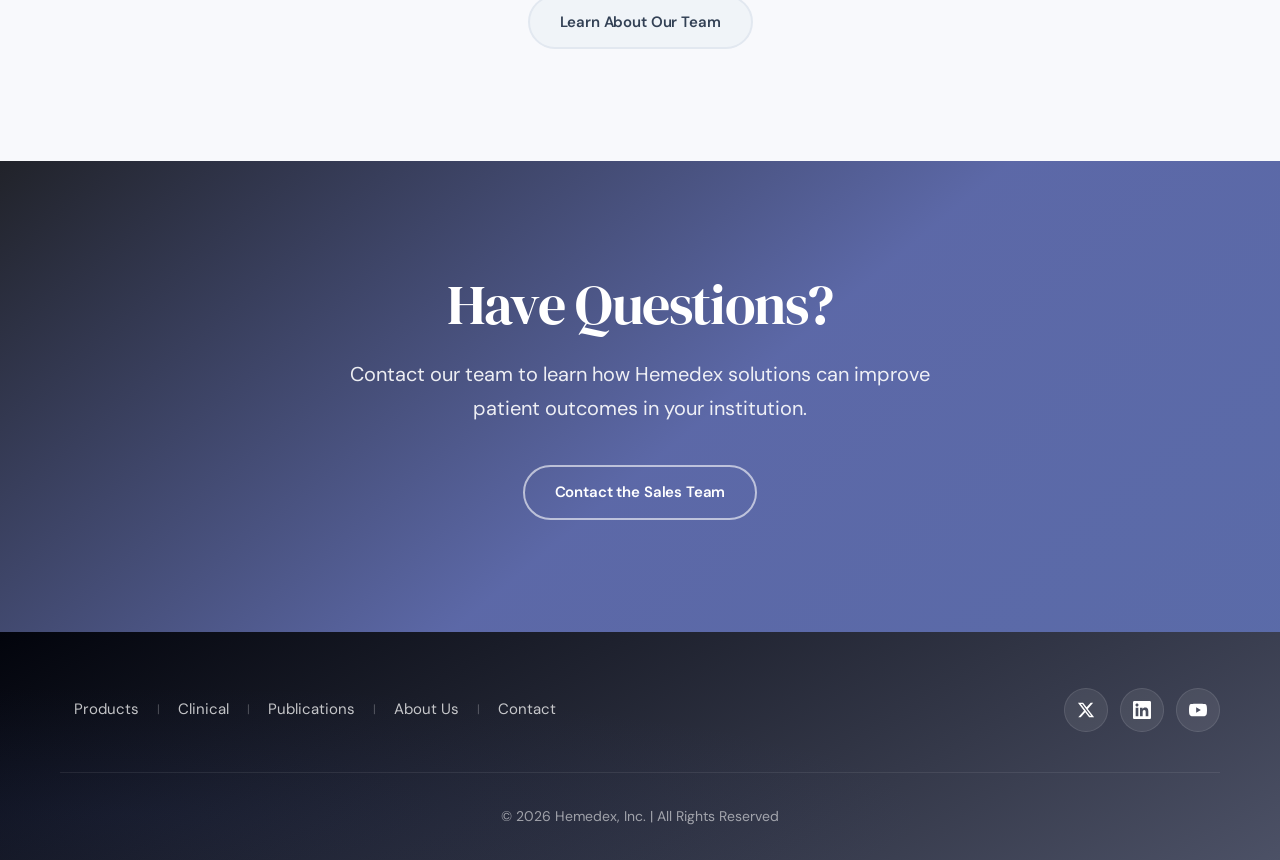
==== commit a0ea9ee1: "Update description for HMVS in index.html changed word" ====
--- a/index.html
+++ b/index.html
@@ -186,7 +186,7 @@
                     <div class="showcase-content">
                         <span class="badge badge-dev" style="margin-bottom:0.75rem;display:inline-block;">In Development</span>
                         <h2 class="showcase-title">Hemodynamic Monitoring &amp; Visualization System (HMVS)</h2>
-                        <p class="showcase-desc">The Bowman Perfusion Monitor already delivers clinically meaningful cerebral perfusion data at the bedside. HMVS builds on that foundation, expanding it into a larger, synchronized visual environment for live viewing and longitudinal review.</p>
+                        <p class="showcase-desc">The Bowman Perfusion Monitor delivers clinically meaningful cerebral perfusion data at the bedside. HMVS builds on that foundation, expanding it into a larger, synchronized visual environment for live viewing and longitudinal review.</p>
                         <a href="products.html#next-gen-monitor" class="btn btn-primary">
                             <svg width="16" height="16" viewBox="0 0 24 24" fill="none" stroke="currentColor" stroke-width="2" class="btn-icon" aria-hidden="true"><path d="M5 12h14M12 5l7 7-7 7"/></svg>
                             Learn More
@@ -450,4 +450,4 @@
 
     <script src="main.js"></script>
 </body>
-</html>+</html>
